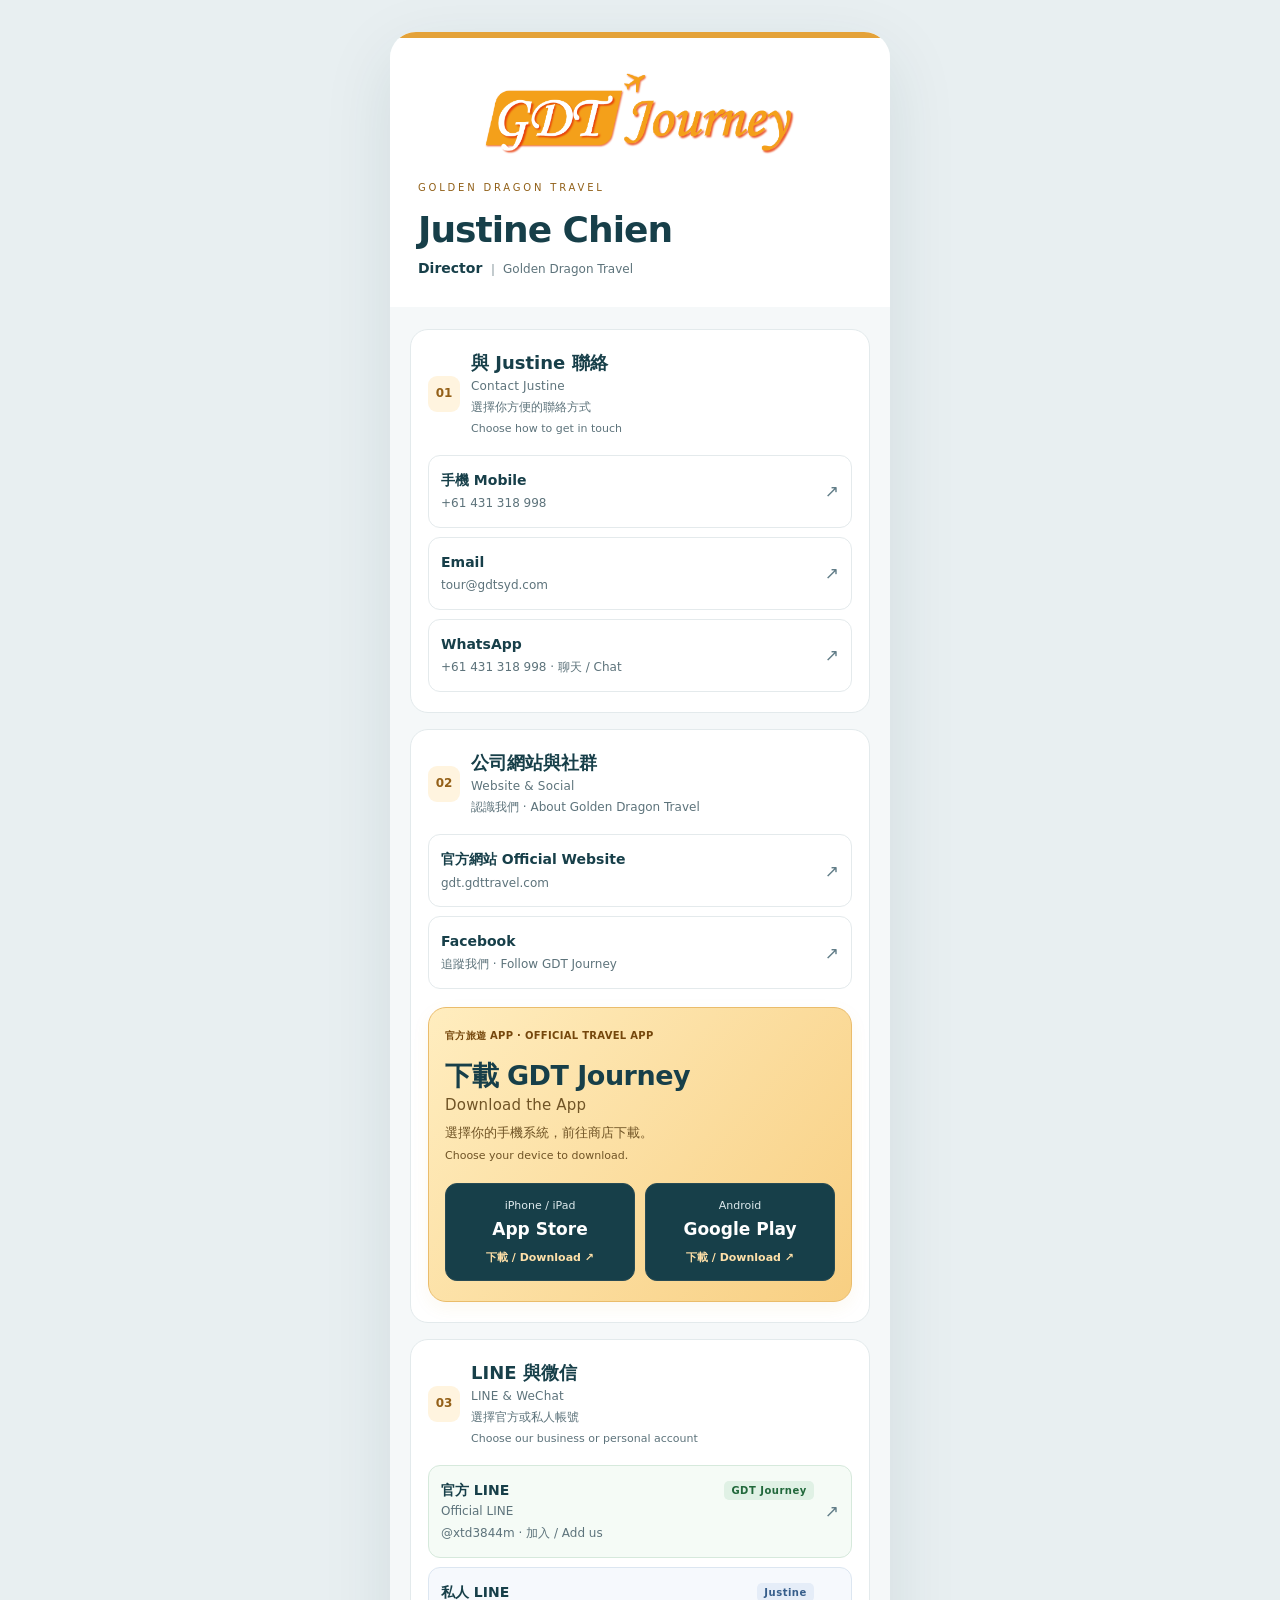
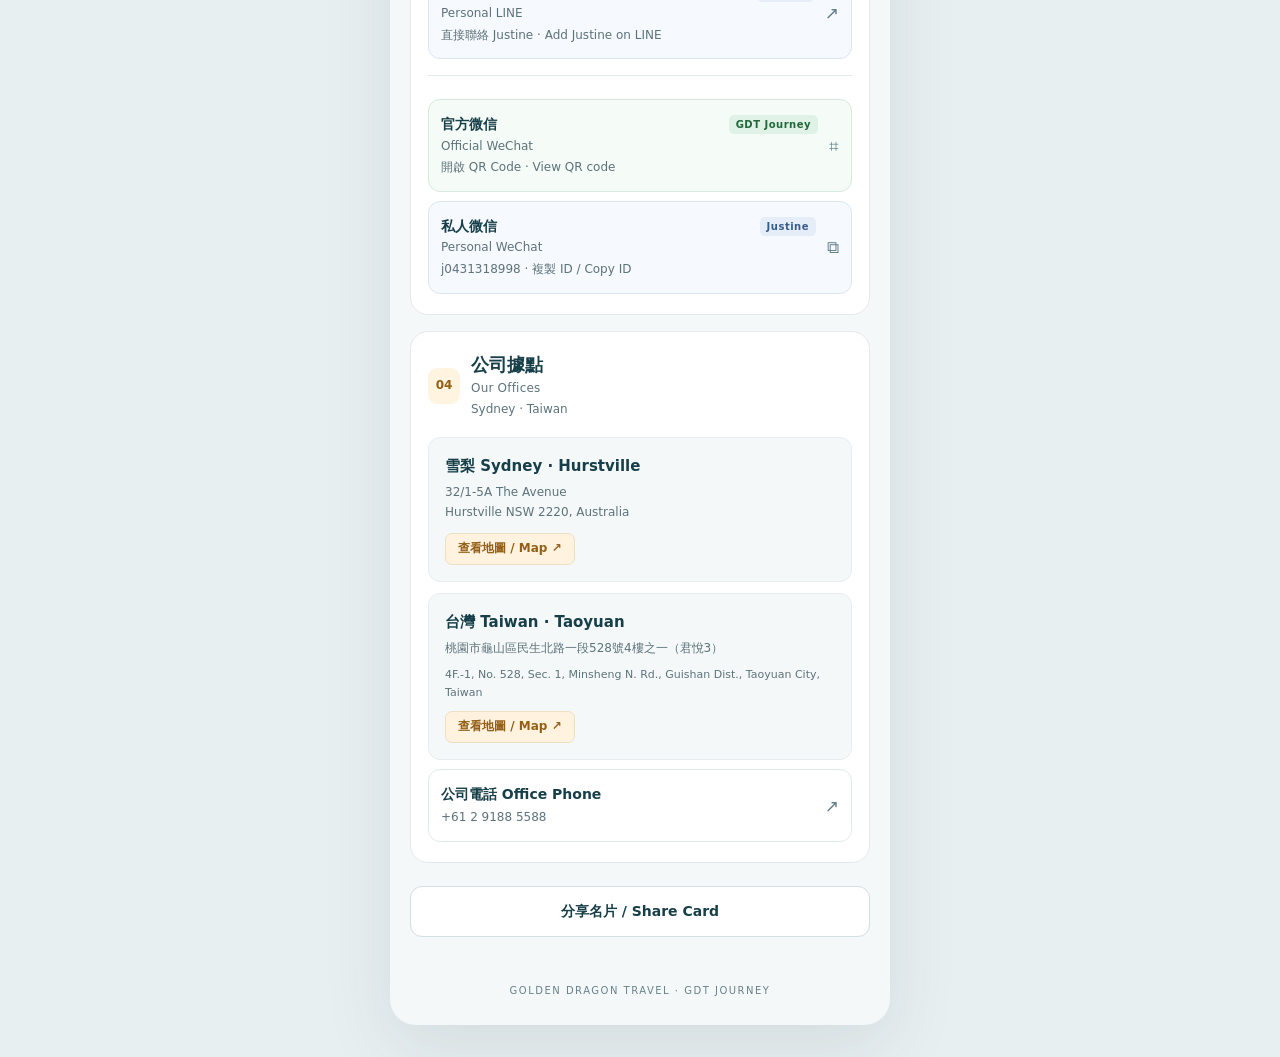
==== justine/index.html @ 67a34203 "Add files via upload" ====
<!doctype html>
<html lang="zh-Hant"><head><meta charset="utf-8"><meta name="viewport" content="width=device-width,initial-scale=1"><meta name="theme-color" content="#e69a22"><meta name="description" content="Golden Dragon Travel · Justine Chien 電子名片 / Digital Business Card. Contact, offices and GDT Journey App."><title>Justine Chien｜GDT Journey</title>
<link rel="stylesheet" href="styles.css"></head><body><main class="card"><header class="top"><div class="brand"><img src="assets/logo.png" alt="GDT Journey"></div><div class="eyebrow">Golden Dragon Travel</div><h1>Justine Chien</h1><p class="role">Director <span>｜ Golden Dragon Travel</span></p></header><div class="content"><section class="panel contact"><div class="section-heading"><span class="section-number">01</span><div><h2>與 Justine 聯絡<span class="en-heading" lang="en">Contact Justine</span></h2><p>選擇你方便的聯絡方式<span class="en-note" lang="en">Choose how to get in touch</span></p></div></div><a class="row" href="tel:+61431318998"><span><strong>手機 Mobile</strong><small>+61 431 318 998</small></span><span class="arrow">↗</span></a><a class="row" href="mailto:tour@gdtsyd.com"><span><strong>Email</strong><small>tour@gdtsyd.com</small></span><span class="arrow">↗</span></a><a class="row" href="https://wa.me/61431318998" target="_blank" rel="noopener"><span><strong>WhatsApp</strong><small>+61 431 318 998 · 聊天 / Chat</small></span><span class="arrow">↗</span></a></section><section class="panel company"><div class="section-heading"><span class="section-number">02</span><div><h2>公司網站與社群<span class="en-heading" lang="en">Website & Social</span></h2><p>認識我們 · About Golden Dragon Travel</p></div></div><a class="row" href="https://gdt.gdttravel.com" target="_blank" rel="noopener"><span><strong>官方網站 Official Website</strong><small>gdt.gdttravel.com</small></span><span class="arrow">↗</span></a><a class="row" id="facebook" href="assets/facebook.jpg"><span><strong>Facebook</strong><small>追蹤我們 · Follow GDT Journey</small></span><span class="arrow">↗</span></a><section class="app-feature" aria-labelledby="app-title"><div class="app-kicker">官方旅遊 APP · OFFICIAL TRAVEL APP</div><h2 id="app-title">下載 GDT Journey<span class="en-heading" lang="en">Download the App</span></h2><p>選擇你的手機系統，前往商店下載。<span class="en-note" lang="en">Choose your device to download.</span></p><div class="downloads"><a class="store" id="app-store" href="assets/app-store.jpg"><span>iPhone / iPad</span>App Store <b>下載 / Download ↗</b></a><a class="store" id="google-play" href="assets/google-play.jpg"><span>Android</span>Google Play <b>下載 / Download ↗</b></a></div></section></section><section class="panel messaging"><div class="section-heading"><span class="section-number">03</span><div><h2>LINE 與微信<span class="en-heading" lang="en">LINE & WeChat</span></h2><p>選擇官方或私人帳號<span class="en-note" lang="en">Choose our business or personal account</span></p></div></div><section class="line-section" aria-label="LINE 帳號"><a class="row official-line" id="line" href="assets/line.jpg"><span><strong>官方 LINE <span class="en-account" lang="en">Official LINE</span><span class="badge official">GDT Journey</span></strong><small>@xtd3844m · 加入 / Add us</small></span><span class="arrow">↗</span></a><a class="row personal-line" href="https://line.me/ti/p/frR156SaqI" target="_blank" rel="noopener"><span><strong>私人 LINE <span class="en-account" lang="en">Personal LINE</span><span class="badge personal">Justine</span></strong><small>直接聯絡 Justine · Add Justine on LINE</small></span><span class="arrow">↗</span></a></section><section class="line-section" aria-label="微信帳號"><button class="row official-line" onclick="showQR('官方微信 / Official WeChat','wechat','請用微信掃描 / Scan with WeChat')"><span><strong>官方微信 <span class="en-account" lang="en">Official WeChat</span><span class="badge official">GDT Journey</span></strong><small>開啟 QR Code · View QR code</small></span><span class="arrow">⌗</span></button><button class="row personal-line" onclick="copyPrivateWechat()"><span><strong>私人微信 <span class="en-account" lang="en">Personal WeChat</span><span class="badge personal">Justine</span></strong><small>j0431318998 · 複製 ID / Copy ID</small></span><span class="arrow">⧉</span></button><p id="wechat-status" role="status" style="font-size:12px;color:#647780;margin:6px 0"></p></section></section><section class="panel offices"><div class="section-heading"><span class="section-number">04</span><div><h2>公司據點<span class="en-heading" lang="en">Our Offices</span></h2><p>Sydney · Taiwan</p></div></div><div class="location"><strong>雪梨 Sydney · Hurstville</strong><p>32/1-5A The Avenue<br>Hurstville NSW 2220, Australia</p><a href="https://www.google.com/maps/search/?api=1&amp;query=32%2F1-5A%20The%20Avenue%20Hurstville%20NSW%202220" target="_blank" rel="noopener">查看地圖 / Map ↗</a></div><div class="location"><strong>台灣 Taiwan · Taoyuan</strong><p>桃園市龜山區民生北路一段528號4樓之一（君悅3）<span class="en-note" lang="en">4F.-1, No. 528, Sec. 1, Minsheng N. Rd., Guishan Dist., Taoyuan City, Taiwan</span></p><a href="https://www.google.com/maps/search/?api=1&amp;query=桃園市龜山區民生北路一段528號" target="_blank" rel="noopener">查看地圖 / Map ↗</a></div><a class="row" href="tel:+61291885588"><span><strong>公司電話 Office Phone</strong><small>+61 2 9188 5588</small></span><span class="arrow">↗</span></a></section><button class="primary share" onclick="shareCard()">分享名片 / Share Card</button><div id="notice" role="status"></div></div><footer class="footer">GOLDEN DRAGON TRAVEL · GDT JOURNEY</footer></main><dialog id="qr"><h2 id="qrTitle"></h2><img id="qrImage" alt="微信 QR Code / WeChat QR code"><p id="qrHelp"></p><button class="close" onclick="document.getElementById('qr').close()">關閉 / Close</button></dialog><script src="links.js"></script><script>
async function copyPrivateWechat(){const id='j0431318998';const status=document.getElementById('wechat-status');try{if(!navigator.clipboard)throw Error('Clipboard unavailable');await navigator.clipboard.writeText(id);status.textContent='已複製 / Copied. Search this ID in WeChat: '+id}catch{status.textContent='請複製 ID 到微信搜尋 / Copy this ID and search in WeChat: '+id}}
function showQR(title,file,help='請使用對應 App 掃碼 / Scan with the relevant app'){document.getElementById('qrTitle').textContent=title;document.getElementById('qrImage').src='assets/'+file+'.jpg';document.getElementById('qrHelp').textContent=help;document.getElementById('qr').showModal()}
document.getElementById('qr').addEventListener('click',e=>{if(e.target===e.currentTarget)e.currentTarget.close()});
async function shareCard(){const status=document.getElementById('notice');if(location.protocol==='file:'){status.textContent='本機預覽，上線後即可分享 / Local preview. Publish to share this card.';return}try{if(navigator.share){await navigator.share({title:'Justine Chien｜GDT Journey',url:location.href})}else if(navigator.clipboard){await navigator.clipboard.writeText(location.href);status.textContent='網址已複製 / Link copied'}else{status.textContent='請複製網址分享 / Copy the page URL to share'}}catch(e){if(e.name!=='AbortError')status.textContent='請複製網址分享 / Copy the page URL to share'}}
</script></body></html>
---- justine/styles.css ----
@charset "UTF-8";
:root{--ink:#173f49;--muted:#5d737b;--gold:#d88d21;--line:#e3eaec;--green:#168442;--blue:#366690}*{box-sizing:border-box}body{margin:0;background:#e8eff1;color:var(--ink);font:15px/1.65 system-ui,-apple-system,"Segoe UI",sans-serif}a{color:inherit;text-decoration:none}button{font:inherit;cursor:pointer}button,a{-webkit-tap-highlight-color:transparent}button:focus-visible,a:focus-visible{outline:3px solid #22839d;outline-offset:4px}.card{width:100%;max-width:500px;margin:32px auto;background:#f5f8f9;border-radius:26px;overflow:hidden;box-shadow:0 22px 70px #123c481a}.top{background:#fff;padding:25px 28px 27px;border-top:6px solid #e4a239;position:relative}.brand{height:100px;overflow:hidden;position:relative;max-width:350px;margin:0 auto 17px}.brand img{width:100%;position:absolute;top:50%;transform:translateY(-50%)}.eyebrow{font-size:10px;color:#916018;letter-spacing:2.8px;text-transform:uppercase}.top h1{font-size:36px;line-height:1.25;letter-spacing:-1px;margin:10px 0 5px}.role{margin:0 0 23px;font-size:14px;font-weight:650}.role span{color:var(--muted);font-weight:400;font-size:12px}.primary{display:flex;align-items:center;justify-content:center;width:100%;padding:13px 15px;min-height:49px;border:0;border-radius:12px;color:white;background:var(--ink);font-weight:650;font-size:14px}.content{padding:22px 20px 8px}.app-feature{padding:23px 20px;background:linear-gradient(130deg,#ffedbf,#f8cf82);border:1px solid #eabc6b;border-radius:18px;margin-bottom:22px;box-shadow:0 6px 18px #c5882010}.app-kicker{display:flex;align-items:center;gap:9px;color:#75470c;font-size:12px;font-weight:700;letter-spacing:1px}.app-symbol{display:inline-grid;place-items:center;width:35px;height:35px;border-radius:10px;background:#e98c18;color:white;font-size:12px;letter-spacing:0}.app-feature h2{font-size:27px;letter-spacing:-.5px;line-height:1.3;margin:13px 0 7px}.app-feature p{font-size:13px;color:#705426;margin:0 0 19px}.downloads{display:grid;grid-template-columns:1fr 1fr;gap:10px}.store{padding:13px 8px;border:1px solid #284b54;border-radius:12px;background:#173f49;color:white;text-align:center;font-size:17px;font-weight:650}.store span{display:block;color:#deeaed;font-size:11px;font-weight:400}.store b{display:block;color:#ffe0a8;font-size:12px;font-weight:600;margin-top:5px}.panel{background:white;border:1px solid var(--line);border-radius:18px;padding:20px 17px;margin-bottom:16px}.section-heading{display:flex;align-items:center;gap:11px;margin-bottom:17px}.section-heading h2{font-size:18px;line-height:1.4;margin:0;font-weight:750}.section-heading p{font-size:12px;color:var(--muted);margin:3px 0 0}.section-number{flex-shrink:0;display:grid;place-items:center;width:32px;height:36px;border-radius:9px;background:#fff4df;color:#946018;font-size:12px;font-weight:750}.quick{display:grid;grid-template-columns:repeat(4,1fr);gap:8px;border-bottom:1px solid #edf1f2;padding-bottom:17px;margin-bottom:13px}.quick a{display:flex;flex-direction:column;align-items:center;gap:6px;font-size:11px;white-space:nowrap}.icon{width:43px;height:43px;display:grid;place-items:center;border-radius:14px;background:#edf4f5;font-size:20px;font-weight:700}.row{display:flex;gap:11px;align-items:center;width:100%;text-align:left;padding:13px 12px;margin:9px 0 0;border:1px solid #e4eaec;background:white;border-radius:12px;min-height:68px;color:var(--ink)}.row>span:nth-child(2){min-width:0;flex:1}.row .mark{flex-shrink:0;width:27px;text-align:center;color:#bb7c22;font-size:21px;font-weight:650}.row strong{display:block;font-size:14px;font-weight:650}.row small{display:block;font-size:12px;color:var(--muted);overflow-wrap:anywhere;margin-top:2px}.arrow{color:#607c87;margin-left:auto;font-size:17px;flex-shrink:0}.company #facebook .mark{color:#2866b1}.line-section{margin:0}.line-section+.line-section{border-top:1px solid var(--line);padding-top:21px;margin-top:23px}.line-section .section-heading{margin:0 0 12px;gap:9px}.line-section .section-heading h2{font-size:15px}.line-section .section-heading p{font-size:11px}.service-icon{display:grid;place-items:center;width:31px;height:31px;border-radius:10px;background:#edf8ef;color:#168442;font-size:17px;font-weight:750;flex-shrink:0}.official-line{border-color:#d6e9dc;background:#f5fbf6}.official-line .mark{color:var(--green)}.personal-line{border-color:#dce6f1;background:#f6f9fd}.personal-line .mark{color:var(--blue)}.badge{display:inline-block;vertical-align:middle;font-size:10px;line-height:1.7;padding:1px 7px;margin-left:5px;border-radius:5px;letter-spacing:.5px;font-weight:650}.official{background:#e0f1e5;color:#21683b}.personal{background:#e5edf8;color:#365e8b}.location{padding:16px;background:#f5f8f9;border:1px solid #e7edef;border-radius:12px;margin-top:11px}.location strong{font-size:15px}.location p{font-size:12px;color:var(--muted);margin:5px 0 10px}.location a{font-size:12px;font-weight:600;display:inline-block;color:#946018;background:#fff3df;border:1px solid #eedfc3;padding:5px 12px;border-radius:7px}.share{background:#fff;border:1px solid #d4dfe3;color:var(--ink);margin-top:23px}.footer{text-align:center;color:#69818a;font-size:10px;letter-spacing:1.5px;padding:7px 15px 25px}#notice{min-height:23px;text-align:center;color:#926019;font-size:12px;margin-top:8px}#wechat-status:empty{display:none}dialog{border:0;border-radius:20px;width:min(350px,90vw);padding:25px;color:var(--ink);text-align:center;box-shadow:0 20px 80px #0003}dialog::backdrop{background:#12333db8}dialog h2{font-size:20px;margin:0}dialog p{font-size:13px}dialog img{display:block;width:240px;max-width:100%;height:auto;margin:18px auto}dialog .close{border:0;background:#edf3f4;color:var(--ink);border-radius:8px;padding:10px 28px}@media(max-width:520px){body{background:#f5f8f9}.card{margin:0 auto;border-radius:0;box-shadow:none}.top{padding:23px 25px}.content{padding:20px 16px 8px}}@media(max-width:360px){.panel{padding:18px 12px}.content{padding-left:12px;padding-right:12px}.top h1{font-size:32px}.role span{font-size:11px}.app-feature{padding:20px 16px}.store{font-size:15px}.row{padding:12px 9px;gap:7px}.row strong{font-size:13px}}@media(prefers-reduced-motion:no-preference){a,button{transition:filter .15s,box-shadow .15s}a:hover,button:hover{filter:brightness(.96)}}

/* Simplified contact rows and company App placement */
.row>span:first-child{min-width:0;flex:1}.row>span.arrow{flex:0 0 auto}.company .app-feature{margin:18px 0 0;padding:20px 16px}.line-section+.line-section{padding-top:14px;margin-top:16px}.role{margin-bottom:0}

/* One bilingual interface */
.en-heading{display:block;font-size:12px;font-weight:500;letter-spacing:.2px;color:var(--muted);margin-top:3px}.en-note{display:block;font-size:11px;line-height:1.6;margin-top:3px}.en-account{display:block;font-size:12px;font-weight:500;color:var(--muted)}.row strong:has(.en-account){position:relative;padding-right:88px}.row strong:has(.en-account)>.badge{position:absolute;right:0;top:2px}.app-feature .en-heading{color:#705426;font-size:15px}.store b{font-size:11px}.app-kicker{font-size:10px;letter-spacing:.3px}.location .en-note{margin-top:7px}.section-heading h2{line-height:1.4}@media(max-width:360px){.row strong:has(.en-account){padding-right:75px}.badge{font-size:9px;padding:1px 5px}.store b{font-size:10px}}
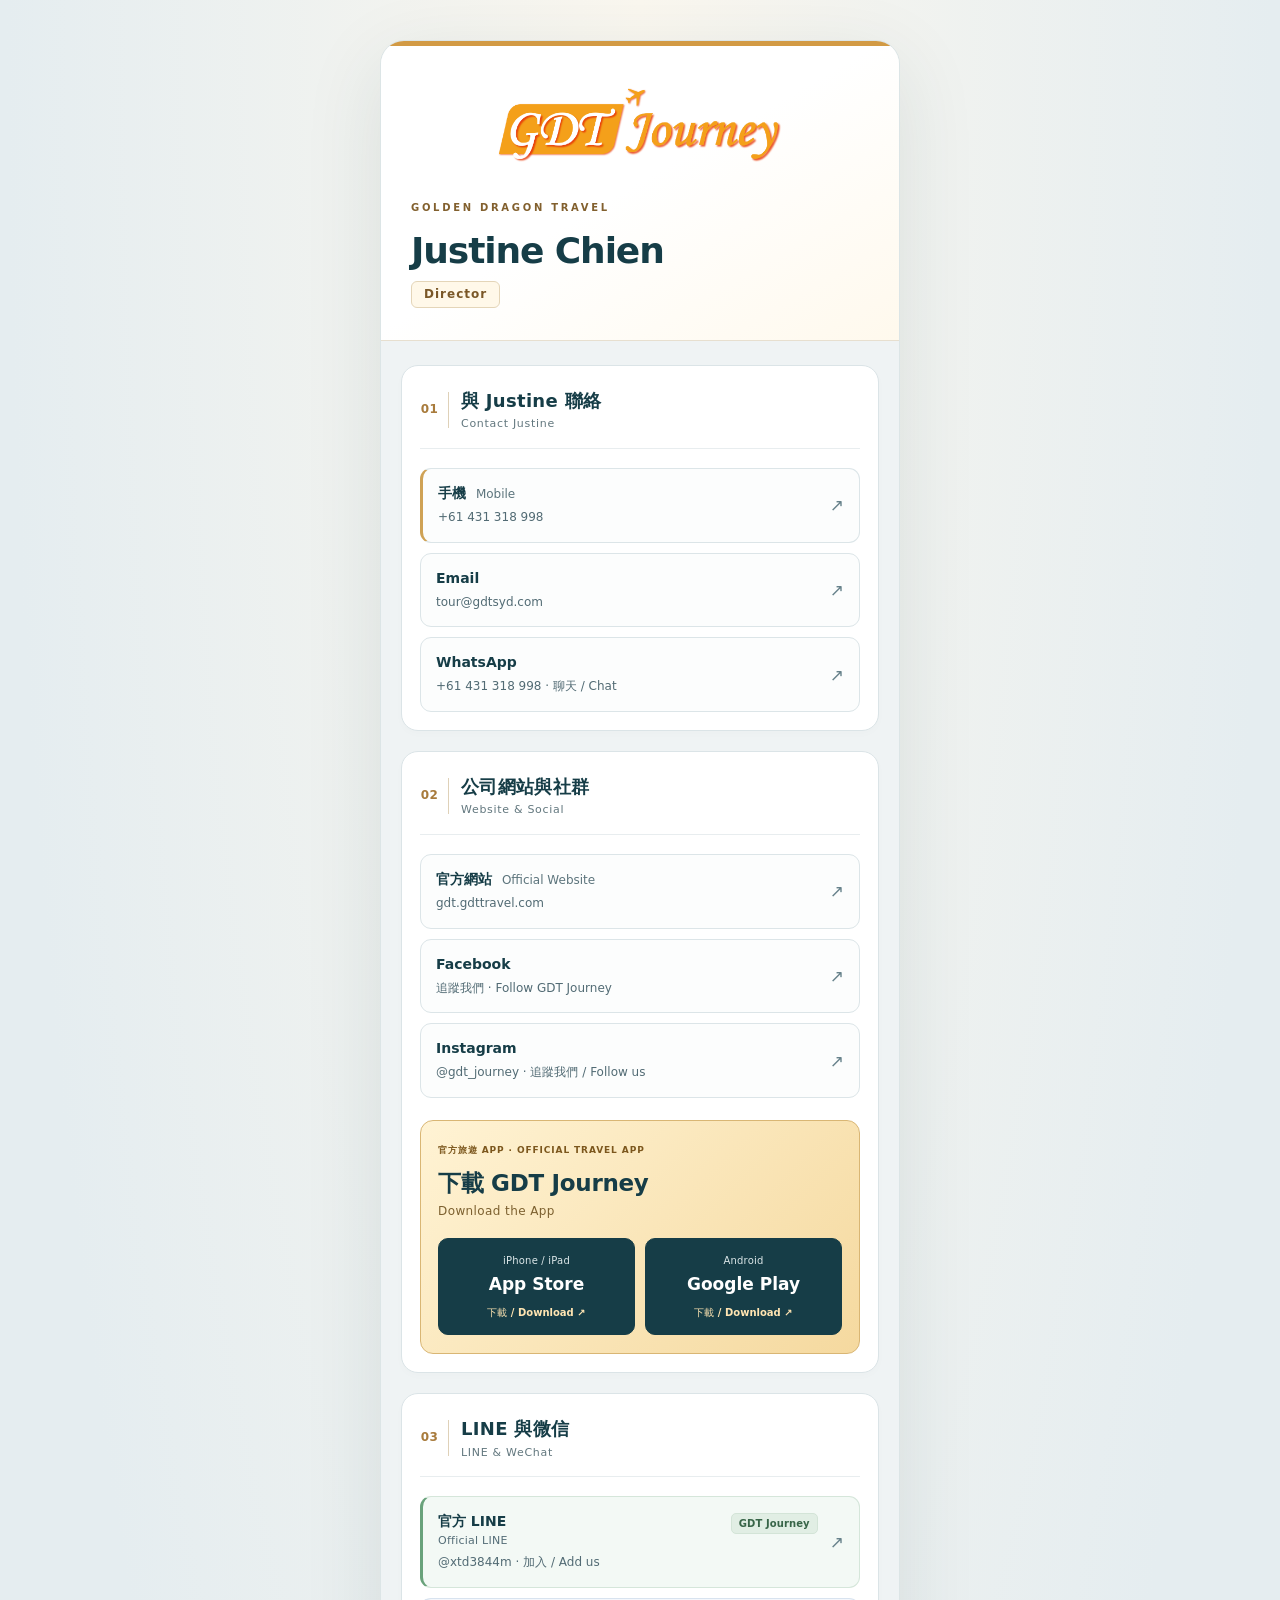
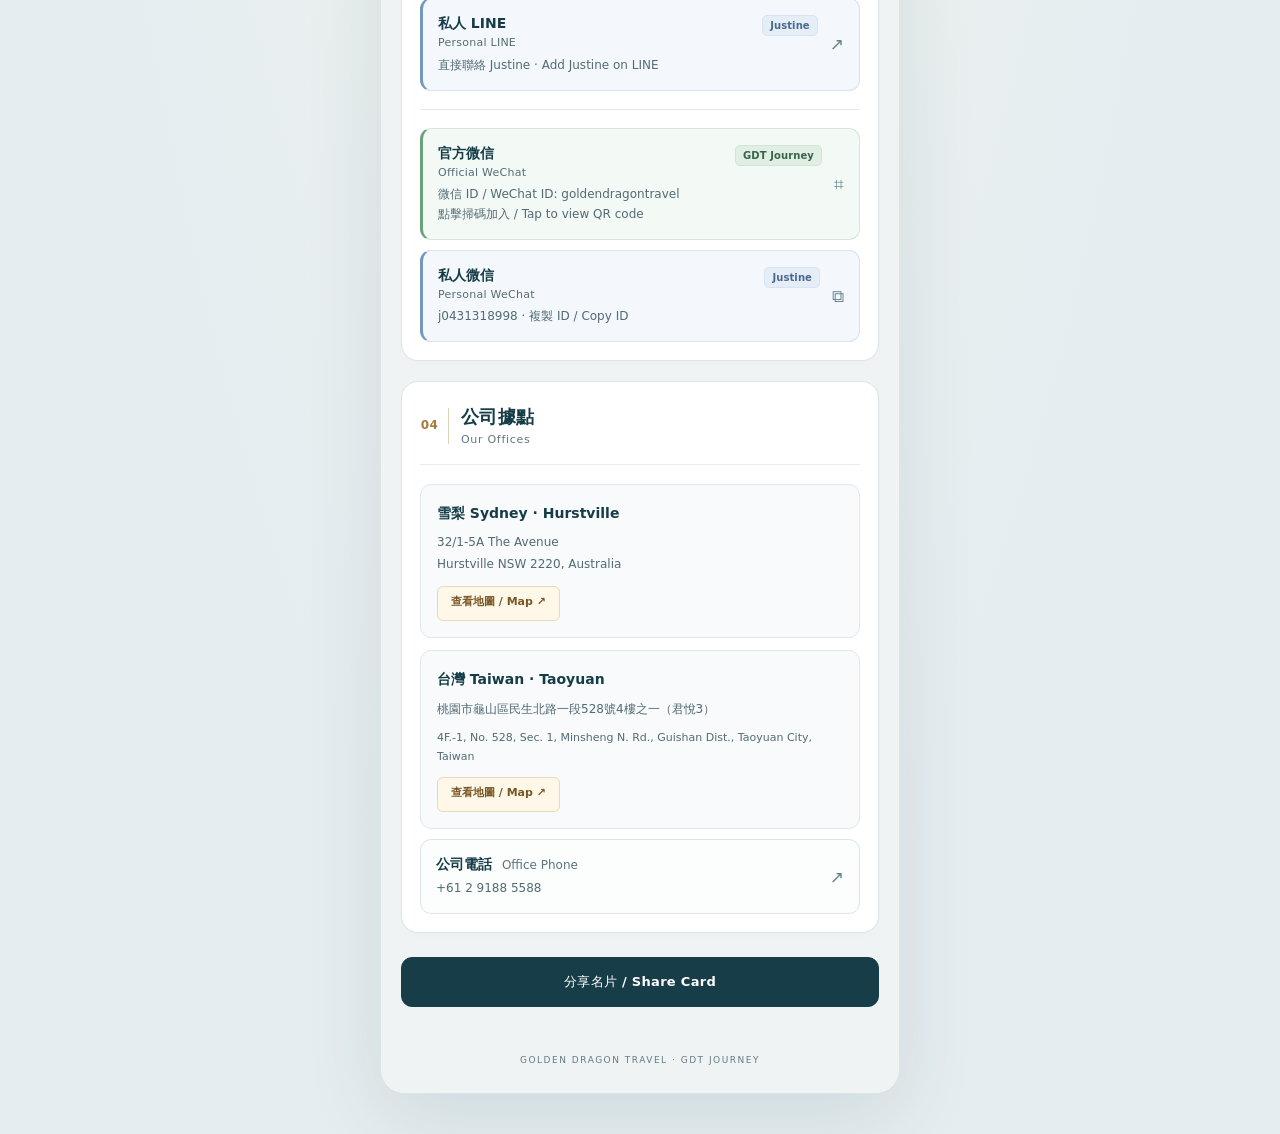
==== commit ab13cf00: "Add files via upload" ====
--- a/justine/index.html
+++ b/justine/index.html
@@ -1,6 +1,6 @@
 <!doctype html>
 <html lang="zh-Hant"><head><meta charset="utf-8"><meta name="viewport" content="width=device-width,initial-scale=1"><meta name="theme-color" content="#e69a22"><meta name="description" content="Golden Dragon Travel · Justine Chien 電子名片 / Digital Business Card. Contact, offices and GDT Journey App."><title>Justine Chien｜GDT Journey</title>
-<link rel="stylesheet" href="styles.css"></head><body><main class="card"><header class="top"><div class="brand"><img src="assets/logo.png" alt="GDT Journey"></div><div class="eyebrow">Golden Dragon Travel</div><h1>Justine Chien</h1><p class="role">Director <span>｜ Golden Dragon Travel</span></p></header><div class="content"><section class="panel contact"><div class="section-heading"><span class="section-number">01</span><div><h2>與 Justine 聯絡<span class="en-heading" lang="en">Contact Justine</span></h2><p>選擇你方便的聯絡方式<span class="en-note" lang="en">Choose how to get in touch</span></p></div></div><a class="row" href="tel:+61431318998"><span><strong>手機 Mobile</strong><small>+61 431 318 998</small></span><span class="arrow">↗</span></a><a class="row" href="mailto:tour@gdtsyd.com"><span><strong>Email</strong><small>tour@gdtsyd.com</small></span><span class="arrow">↗</span></a><a class="row" href="https://wa.me/61431318998" target="_blank" rel="noopener"><span><strong>WhatsApp</strong><small>+61 431 318 998 · 聊天 / Chat</small></span><span class="arrow">↗</span></a></section><section class="panel company"><div class="section-heading"><span class="section-number">02</span><div><h2>公司網站與社群<span class="en-heading" lang="en">Website & Social</span></h2><p>認識我們 · About Golden Dragon Travel</p></div></div><a class="row" href="https://gdt.gdttravel.com" target="_blank" rel="noopener"><span><strong>官方網站 Official Website</strong><small>gdt.gdttravel.com</small></span><span class="arrow">↗</span></a><a class="row" id="facebook" href="assets/facebook.jpg"><span><strong>Facebook</strong><small>追蹤我們 · Follow GDT Journey</small></span><span class="arrow">↗</span></a><section class="app-feature" aria-labelledby="app-title"><div class="app-kicker">官方旅遊 APP · OFFICIAL TRAVEL APP</div><h2 id="app-title">下載 GDT Journey<span class="en-heading" lang="en">Download the App</span></h2><p>選擇你的手機系統，前往商店下載。<span class="en-note" lang="en">Choose your device to download.</span></p><div class="downloads"><a class="store" id="app-store" href="assets/app-store.jpg"><span>iPhone / iPad</span>App Store <b>下載 / Download ↗</b></a><a class="store" id="google-play" href="assets/google-play.jpg"><span>Android</span>Google Play <b>下載 / Download ↗</b></a></div></section></section><section class="panel messaging"><div class="section-heading"><span class="section-number">03</span><div><h2>LINE 與微信<span class="en-heading" lang="en">LINE & WeChat</span></h2><p>選擇官方或私人帳號<span class="en-note" lang="en">Choose our business or personal account</span></p></div></div><section class="line-section" aria-label="LINE 帳號"><a class="row official-line" id="line" href="assets/line.jpg"><span><strong>官方 LINE <span class="en-account" lang="en">Official LINE</span><span class="badge official">GDT Journey</span></strong><small>@xtd3844m · 加入 / Add us</small></span><span class="arrow">↗</span></a><a class="row personal-line" href="https://line.me/ti/p/frR156SaqI" target="_blank" rel="noopener"><span><strong>私人 LINE <span class="en-account" lang="en">Personal LINE</span><span class="badge personal">Justine</span></strong><small>直接聯絡 Justine · Add Justine on LINE</small></span><span class="arrow">↗</span></a></section><section class="line-section" aria-label="微信帳號"><button class="row official-line" onclick="showQR('官方微信 / Official WeChat','wechat','請用微信掃描 / Scan with WeChat')"><span><strong>官方微信 <span class="en-account" lang="en">Official WeChat</span><span class="badge official">GDT Journey</span></strong><small>開啟 QR Code · View QR code</small></span><span class="arrow">⌗</span></button><button class="row personal-line" onclick="copyPrivateWechat()"><span><strong>私人微信 <span class="en-account" lang="en">Personal WeChat</span><span class="badge personal">Justine</span></strong><small>j0431318998 · 複製 ID / Copy ID</small></span><span class="arrow">⧉</span></button><p id="wechat-status" role="status" style="font-size:12px;color:#647780;margin:6px 0"></p></section></section><section class="panel offices"><div class="section-heading"><span class="section-number">04</span><div><h2>公司據點<span class="en-heading" lang="en">Our Offices</span></h2><p>Sydney · Taiwan</p></div></div><div class="location"><strong>雪梨 Sydney · Hurstville</strong><p>32/1-5A The Avenue<br>Hurstville NSW 2220, Australia</p><a href="https://www.google.com/maps/search/?api=1&amp;query=32%2F1-5A%20The%20Avenue%20Hurstville%20NSW%202220" target="_blank" rel="noopener">查看地圖 / Map ↗</a></div><div class="location"><strong>台灣 Taiwan · Taoyuan</strong><p>桃園市龜山區民生北路一段528號4樓之一（君悅3）<span class="en-note" lang="en">4F.-1, No. 528, Sec. 1, Minsheng N. Rd., Guishan Dist., Taoyuan City, Taiwan</span></p><a href="https://www.google.com/maps/search/?api=1&amp;query=桃園市龜山區民生北路一段528號" target="_blank" rel="noopener">查看地圖 / Map ↗</a></div><a class="row" href="tel:+61291885588"><span><strong>公司電話 Office Phone</strong><small>+61 2 9188 5588</small></span><span class="arrow">↗</span></a></section><button class="primary share" onclick="shareCard()">分享名片 / Share Card</button><div id="notice" role="status"></div></div><footer class="footer">GOLDEN DRAGON TRAVEL · GDT JOURNEY</footer></main><dialog id="qr"><h2 id="qrTitle"></h2><img id="qrImage" alt="微信 QR Code / WeChat QR code"><p id="qrHelp"></p><button class="close" onclick="document.getElementById('qr').close()">關閉 / Close</button></dialog><script src="links.js"></script><script>
+<link rel="stylesheet" href="styles.css"><link rel="stylesheet" href="polished.css"></head><body><main class="card"><header class="top"><div class="brand"><img src="assets/logo.png" alt="GDT Journey"></div><div class="eyebrow">Golden Dragon Travel</div><h1>Justine Chien</h1><p class="role">Director</p></header><div class="content"><section class="panel contact"><div class="section-heading"><span class="section-number">01</span><div><h2>與 Justine 聯絡<span class="en-heading" lang="en">Contact Justine</span></h2></div></div><a class="row" href="tel:+61431318998"><span><strong>手機 <span class="en-inline" lang="en">Mobile</span></strong><small>+61 431 318 998</small></span><span class="arrow">↗</span></a><a class="row" href="mailto:tour@gdtsyd.com"><span><strong>Email</strong><small>tour@gdtsyd.com</small></span><span class="arrow">↗</span></a><a class="row" href="https://wa.me/61431318998" target="_blank" rel="noopener"><span><strong>WhatsApp</strong><small>+61 431 318 998 · 聊天 / Chat</small></span><span class="arrow">↗</span></a></section><section class="panel company"><div class="section-heading"><span class="section-number">02</span><div><h2>公司網站與社群<span class="en-heading" lang="en">Website & Social</span></h2></div></div><a class="row" href="https://gdt.gdttravel.com" target="_blank" rel="noopener"><span><strong>官方網站 <span class="en-inline" lang="en">Official Website</span></strong><small>gdt.gdttravel.com</small></span><span class="arrow">↗</span></a><a class="row" id="facebook" href="assets/facebook.jpg"><span><strong>Facebook</strong><small>追蹤我們 · Follow GDT Journey</small></span><span class="arrow">↗</span></a><a class="row" id="instagram" href="https://www.instagram.com/gdt_journey/" target="_blank" rel="noopener"><span><strong>Instagram</strong><small>@gdt_journey · 追蹤我們 / Follow us</small></span><span class="arrow">↗</span></a><section class="app-feature" aria-labelledby="app-title"><div class="app-kicker">官方旅遊 APP · OFFICIAL TRAVEL APP</div><h2 id="app-title">下載 GDT Journey<span class="en-heading" lang="en">Download the App</span></h2><div class="downloads"><a class="store" id="app-store" href="assets/app-store.jpg"><span>iPhone / iPad</span>App Store <b>下載 / Download ↗</b></a><a class="store" id="google-play" href="assets/google-play.jpg"><span>Android</span>Google Play <b>下載 / Download ↗</b></a></div></section></section><section class="panel messaging"><div class="section-heading"><span class="section-number">03</span><div><h2>LINE 與微信<span class="en-heading" lang="en">LINE & WeChat</span></h2></div></div><section class="line-section" aria-label="LINE 帳號"><a class="row official-line" id="line" href="assets/line.jpg"><span><strong>官方 LINE <span class="en-account" lang="en">Official LINE</span><span class="badge official">GDT Journey</span></strong><small>@xtd3844m · 加入 / Add us</small></span><span class="arrow">↗</span></a><a class="row personal-line" href="https://line.me/ti/p/frR156SaqI" target="_blank" rel="noopener"><span><strong>私人 LINE <span class="en-account" lang="en">Personal LINE</span><span class="badge personal">Justine</span></strong><small>直接聯絡 Justine · Add Justine on LINE</small></span><span class="arrow">↗</span></a></section><section class="line-section" aria-label="微信帳號"><button class="row official-line" onclick="showQR('官方微信 / Official WeChat','wechat','請用微信掃描 / Scan with WeChat · ID: goldendragontravel')"><span><strong>官方微信 <span class="en-account" lang="en">Official WeChat</span><span class="badge official">GDT Journey</span></strong><small>微信 ID / WeChat ID: goldendragontravel<br>點擊掃碼加入 / Tap to view QR code</small></span><span class="arrow">⌗</span></button><button class="row personal-line" onclick="copyPrivateWechat()"><span><strong>私人微信 <span class="en-account" lang="en">Personal WeChat</span><span class="badge personal">Justine</span></strong><small>j0431318998 · 複製 ID / Copy ID</small></span><span class="arrow">⧉</span></button><p id="wechat-status" role="status" style="font-size:12px;color:#647780;margin:6px 0"></p></section></section><section class="panel offices"><div class="section-heading"><span class="section-number">04</span><div><h2>公司據點<span class="en-heading" lang="en">Our Offices</span></h2></div></div><div class="location"><strong>雪梨 Sydney · Hurstville</strong><p>32/1-5A The Avenue<br>Hurstville NSW 2220, Australia</p><a href="https://www.google.com/maps/search/?api=1&amp;query=32%2F1-5A%20The%20Avenue%20Hurstville%20NSW%202220" target="_blank" rel="noopener">查看地圖 / Map ↗</a></div><div class="location"><strong>台灣 Taiwan · Taoyuan</strong><p>桃園市龜山區民生北路一段528號4樓之一（君悅3）<span class="en-note" lang="en">4F.-1, No. 528, Sec. 1, Minsheng N. Rd., Guishan Dist., Taoyuan City, Taiwan</span></p><a href="https://www.google.com/maps/search/?api=1&amp;query=桃園市龜山區民生北路一段528號" target="_blank" rel="noopener">查看地圖 / Map ↗</a></div><a class="row" href="tel:+61291885588"><span><strong>公司電話 <span class="en-inline" lang="en">Office Phone</span></strong><small>+61 2 9188 5588</small></span><span class="arrow">↗</span></a></section><button class="primary share" onclick="shareCard()">分享名片 / Share Card</button><div id="notice" role="status"></div></div><footer class="footer">GOLDEN DRAGON TRAVEL · GDT JOURNEY</footer></main><dialog id="qr"><h2 id="qrTitle"></h2><img id="qrImage" alt="微信 QR Code / WeChat QR code"><p id="qrHelp"></p><button class="close" onclick="document.getElementById('qr').close()">關閉 / Close</button></dialog><script src="links.js"></script><script>
 async function copyPrivateWechat(){const id='j0431318998';const status=document.getElementById('wechat-status');try{if(!navigator.clipboard)throw Error('Clipboard unavailable');await navigator.clipboard.writeText(id);status.textContent='已複製 / Copied. Search this ID in WeChat: '+id}catch{status.textContent='請複製 ID 到微信搜尋 / Copy this ID and search in WeChat: '+id}}
 function showQR(title,file,help='請使用對應 App 掃碼 / Scan with the relevant app'){document.getElementById('qrTitle').textContent=title;document.getElementById('qrImage').src='assets/'+file+'.jpg';document.getElementById('qrHelp').textContent=help;document.getElementById('qr').showModal()}
 document.getElementById('qr').addEventListener('click',e=>{if(e.target===e.currentTarget)e.currentTarget.close()});
--- a/justine/polished.css
+++ b/justine/polished.css
@@ -0,0 +1,46 @@
+/* Refined brand layout; loaded after base styles. */
+:root{--ink:#163d47;--muted:#526b74;--gold:#c8872c;--line:#dce5e8}
+body{background:radial-gradient(ellipse at top,#faf7ef 0,#e5edf0 70%);font-family:"Segoe UI","Microsoft JhengHei",system-ui,sans-serif;line-height:1.65}
+.card{max-width:520px;margin:40px auto;background:#eff3f4;border-radius:24px;box-shadow:0 22px 80px #173d471c;border:1px solid #dce5e6}
+.top{padding:29px 30px 32px;background:linear-gradient(150deg,#fff 48%,#fff9ed);border-top:5px solid #d29a44;border-bottom:1px solid #e7dfcf}
+.brand{height:99px;max-width:320px;margin:0 auto 26px}
+.eyebrow{color:#82602e;font-size:10px;letter-spacing:2.7px;font-weight:600}
+.top h1{font-size:36px;letter-spacing:-1.1px;line-height:1.25;margin:11px 0 8px;font-weight:650}
+.role{display:inline-block;margin:0;padding:3px 12px;border:1px solid #e4d5b8;border-radius:6px;background:#fff8e9;color:#7a5727;font-size:12px;letter-spacing:1px;font-weight:600}
+.content{padding:24px 20px 8px}
+.panel{position:relative;background:#fff;border:1px solid #dbe4e7;border-radius:17px;padding:22px 18px 18px;margin-bottom:20px;box-shadow:0 3px 9px #173d4704}
+.section-heading{gap:12px;align-items:center;margin-bottom:19px;padding-bottom:16px;border-bottom:1px solid #e8edef}
+.section-number{height:36px;width:29px;border-radius:0;background:transparent;color:#a87b3c;font-size:12px;font-weight:650;border-right:1px solid #dfd1b8;padding-right:9px;letter-spacing:.5px}
+.section-heading h2{font-size:18px;font-weight:700;line-height:1.4;letter-spacing:.3px}
+.en-heading{color:#62777e;font-size:11px;letter-spacing:.7px;font-weight:450;margin-top:3px}
+.row{margin-top:10px;padding:14px 15px;min-height:74px;border:1px solid #dce5e8;border-radius:11px;background:#fcfdfd;gap:12px}
+.row strong{font-size:14px;font-weight:650;line-height:1.5}
+.row small{font-size:12px;line-height:1.65;color:#526b74;margin-top:4px;overflow-wrap:anywhere}
+.en-inline{font-size:12px;font-weight:450;color:#5c747c;margin-left:5px}
+.arrow{color:#66818a;font-size:17px;align-self:center;min-width:22px;text-align:right}
+.row>span:first-child{min-width:0;flex:1}.row>span.arrow{flex:0 0 auto}
+.contact .row:first-of-type{border-left:3px solid #cfa255}
+.company .app-feature{margin:22px 0 0;padding:22px 17px 18px;border-radius:13px;border:1px solid #d9b674;background:linear-gradient(135deg,#fff3d4,#f5d99f);box-shadow:none}
+.app-kicker{color:#7c571d;letter-spacing:.9px;font-size:9px;font-weight:650}
+.app-feature h2{font-size:23px;line-height:1.35;font-weight:700;margin:10px 0 19px;letter-spacing:-.3px}
+.app-feature .en-heading{font-size:12px;color:#7c602f;letter-spacing:.4px;margin-top:4px}
+.downloads{gap:10px}.store{border-radius:10px;background:#163d47;border:1px solid #163d47;font-size:17px;padding:14px 6px 13px;font-weight:650}
+.store span{font-size:10px;color:#dce7e9;letter-spacing:.2px}.store b{font-size:10px;font-weight:550;margin-top:7px;color:#ffe5b2}
+.line-section+.line-section{border-top:1px solid #e2e8eb;margin-top:18px;padding-top:8px}
+.official-line{background:#f3f9f5;border-color:#d5e6da;border-left:3px solid #69a27b}
+.personal-line{background:#f4f7fc;border-color:#d8e3ef;border-left:3px solid #7497bd}
+.row strong:has(.en-account){padding-right:90px;position:relative}
+.en-account{display:block;font-size:11px;color:#546d77;font-weight:450;letter-spacing:.25px;margin-top:1px}
+.badge{font-size:10px;letter-spacing:.1px;border-radius:5px;padding:2px 7px;line-height:1.5;font-weight:550;margin:0}
+.row strong:has(.en-account)>.badge{right:0;top:2px}
+.official{color:#386548;background:#e1eee4;border:1px solid #d3e4d7}.personal{color:#49698f;background:#e5edf7;border:1px solid #d9e3f1}
+.location{background:#f8fafb;border:1px solid #e1e8eb;padding:16px;border-radius:11px;margin-top:12px}
+.location strong{font-size:14px;font-weight:650}.location p{font-size:12px;color:#526b74;line-height:1.8;margin:7px 0 11px}.location .en-note{font-size:11px;margin-top:7px;line-height:1.75}
+.location a{font-size:11px;color:#795625;background:#fff8e9;border:1px solid #e8d9b9;padding:6px 13px;border-radius:6px;min-height:35px}
+.share{background:#173e48;color:white;border:1px solid #173e48;min-height:49px;border-radius:11px;font-size:13px;font-weight:550;letter-spacing:.3px;margin-top:24px}
+.footer{color:#657a83;font-size:9px;letter-spacing:1.5px;padding:7px 12px 26px}
+dialog .close{min-height:44px;background:#173e48;color:#fff}
+@media(hover:hover){.row:hover{background:#f0f5f6;border-color:#9db2ba;filter:none}.store:hover,.share:hover{background:#245563;filter:none}.location a:hover{background:#f9edcf;filter:none}}
+@media(prefers-reduced-motion:no-preference){.row,.store,.share{transition:background .15s,border-color .15s}}
+@media(max-width:540px){body{background:#eff3f4}.card{border:0;margin:0 auto;border-radius:0;box-shadow:none}.top{padding:25px 25px 29px}.content{padding:21px 16px 8px}}
+@media(max-width:360px){.top{padding-left:21px;padding-right:21px}.top h1{font-size:32px}.brand{height:87px;margin-bottom:23px}.content{padding:17px 12px 8px}.panel{padding:19px 13px 15px}.row{padding:13px 11px;gap:7px}.section-heading h2{font-size:17px}.store{font-size:15px}.store b{font-size:9px}.app-kicker{font-size:8px}.row strong:has(.en-account){padding-right:76px}.badge{font-size:9px;padding:2px 5px}.en-inline{font-size:11px}}
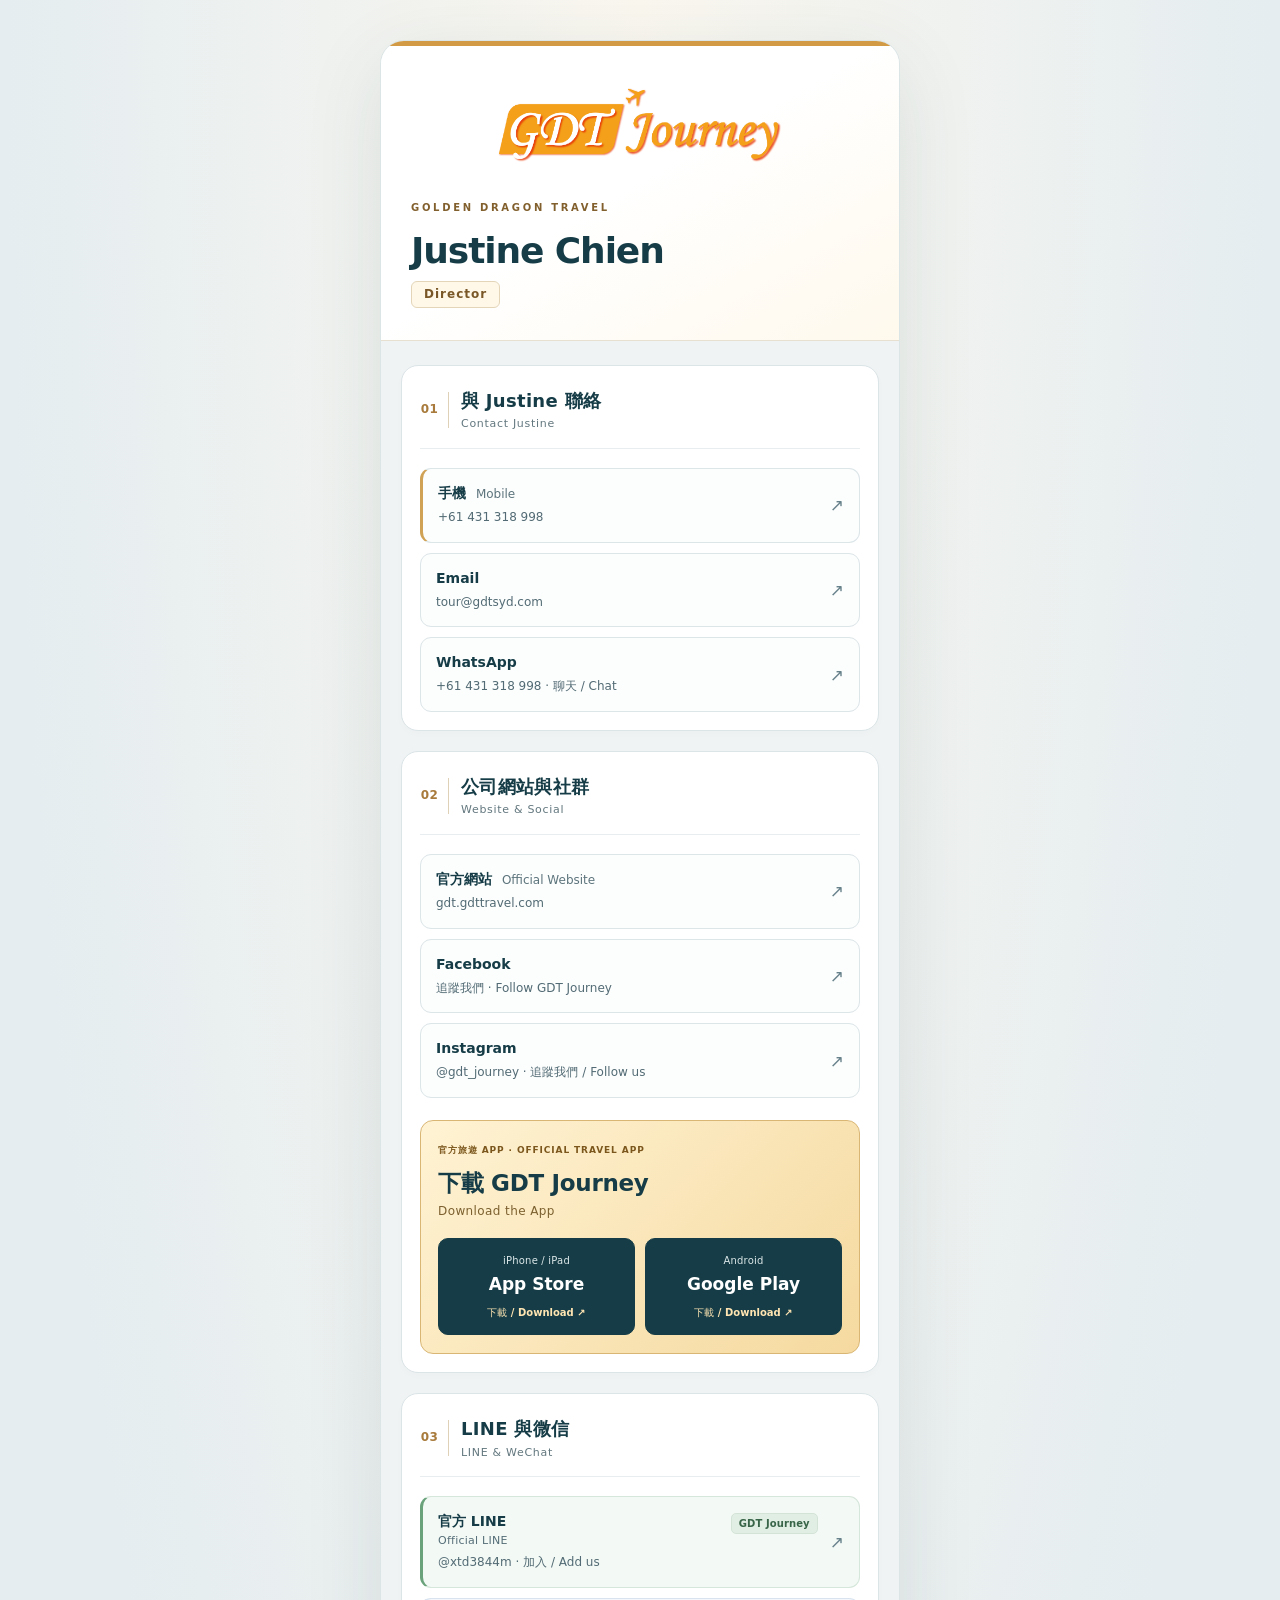
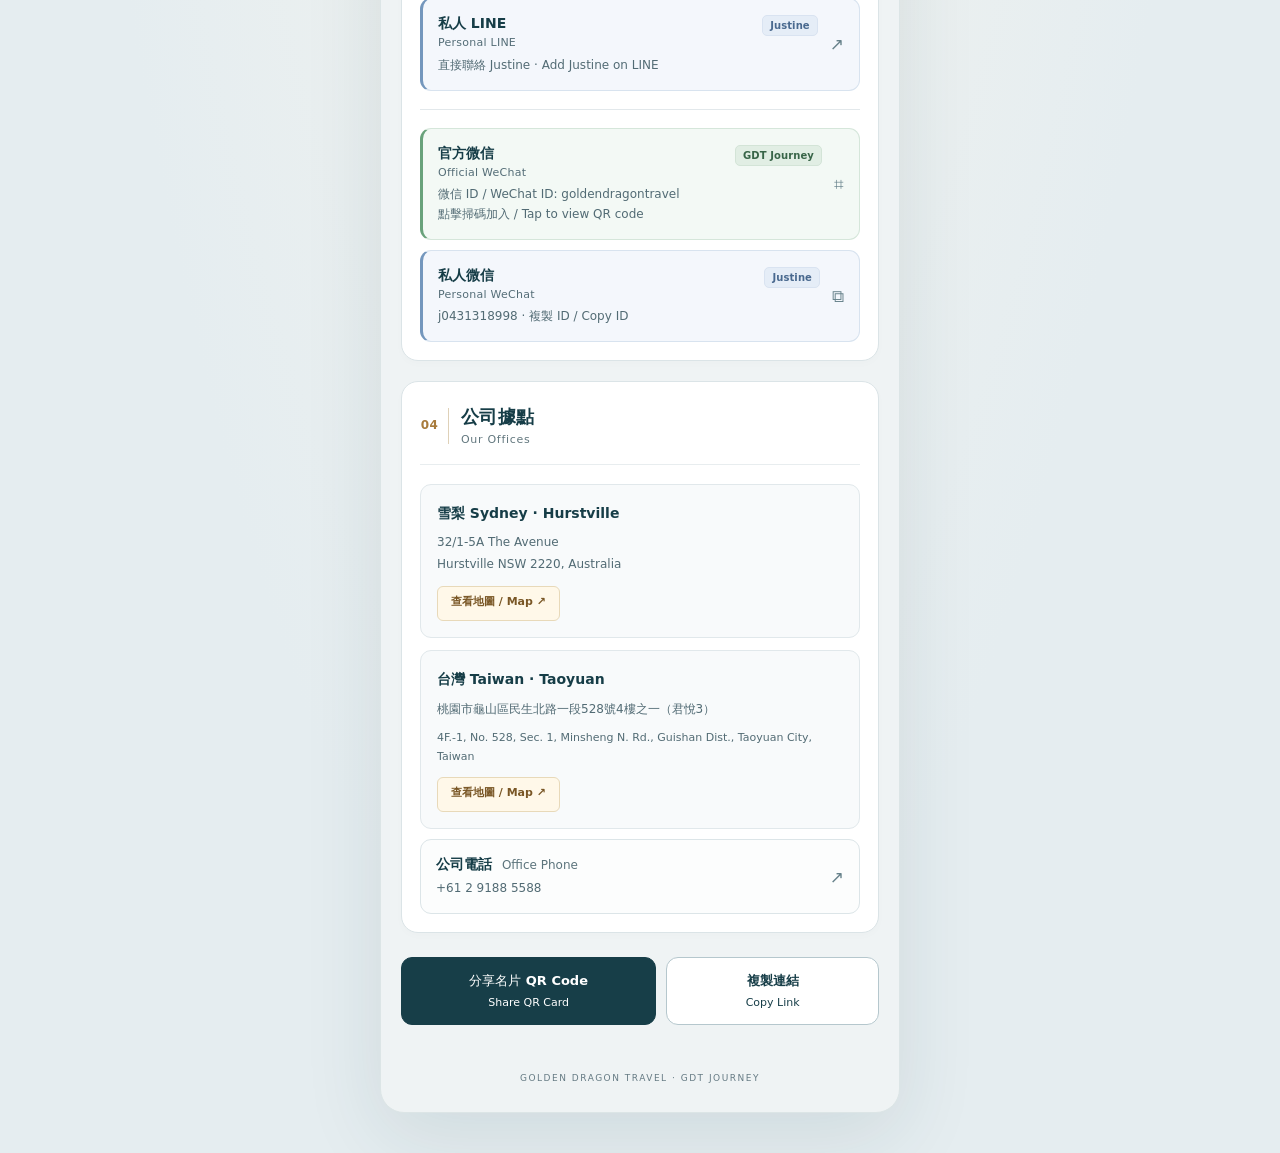
==== commit 41d8a5b0: "Add files via upload" ====
--- a/justine/index.html
+++ b/justine/index.html
@@ -1,8 +1,7 @@
 <!doctype html>
 <html lang="zh-Hant"><head><meta charset="utf-8"><meta name="viewport" content="width=device-width,initial-scale=1"><meta name="theme-color" content="#e69a22"><meta name="description" content="Golden Dragon Travel · Justine Chien 電子名片 / Digital Business Card. Contact, offices and GDT Journey App."><title>Justine Chien｜GDT Journey</title>
-<link rel="stylesheet" href="styles.css"><link rel="stylesheet" href="polished.css"></head><body><main class="card"><header class="top"><div class="brand"><img src="assets/logo.png" alt="GDT Journey"></div><div class="eyebrow">Golden Dragon Travel</div><h1>Justine Chien</h1><p class="role">Director</p></header><div class="content"><section class="panel contact"><div class="section-heading"><span class="section-number">01</span><div><h2>與 Justine 聯絡<span class="en-heading" lang="en">Contact Justine</span></h2></div></div><a class="row" href="tel:+61431318998"><span><strong>手機 <span class="en-inline" lang="en">Mobile</span></strong><small>+61 431 318 998</small></span><span class="arrow">↗</span></a><a class="row" href="mailto:tour@gdtsyd.com"><span><strong>Email</strong><small>tour@gdtsyd.com</small></span><span class="arrow">↗</span></a><a class="row" href="https://wa.me/61431318998" target="_blank" rel="noopener"><span><strong>WhatsApp</strong><small>+61 431 318 998 · 聊天 / Chat</small></span><span class="arrow">↗</span></a></section><section class="panel company"><div class="section-heading"><span class="section-number">02</span><div><h2>公司網站與社群<span class="en-heading" lang="en">Website & Social</span></h2></div></div><a class="row" href="https://gdt.gdttravel.com" target="_blank" rel="noopener"><span><strong>官方網站 <span class="en-inline" lang="en">Official Website</span></strong><small>gdt.gdttravel.com</small></span><span class="arrow">↗</span></a><a class="row" id="facebook" href="assets/facebook.jpg"><span><strong>Facebook</strong><small>追蹤我們 · Follow GDT Journey</small></span><span class="arrow">↗</span></a><a class="row" id="instagram" href="https://www.instagram.com/gdt_journey/" target="_blank" rel="noopener"><span><strong>Instagram</strong><small>@gdt_journey · 追蹤我們 / Follow us</small></span><span class="arrow">↗</span></a><section class="app-feature" aria-labelledby="app-title"><div class="app-kicker">官方旅遊 APP · OFFICIAL TRAVEL APP</div><h2 id="app-title">下載 GDT Journey<span class="en-heading" lang="en">Download the App</span></h2><div class="downloads"><a class="store" id="app-store" href="assets/app-store.jpg"><span>iPhone / iPad</span>App Store <b>下載 / Download ↗</b></a><a class="store" id="google-play" href="assets/google-play.jpg"><span>Android</span>Google Play <b>下載 / Download ↗</b></a></div></section></section><section class="panel messaging"><div class="section-heading"><span class="section-number">03</span><div><h2>LINE 與微信<span class="en-heading" lang="en">LINE & WeChat</span></h2></div></div><section class="line-section" aria-label="LINE 帳號"><a class="row official-line" id="line" href="assets/line.jpg"><span><strong>官方 LINE <span class="en-account" lang="en">Official LINE</span><span class="badge official">GDT Journey</span></strong><small>@xtd3844m · 加入 / Add us</small></span><span class="arrow">↗</span></a><a class="row personal-line" href="https://line.me/ti/p/frR156SaqI" target="_blank" rel="noopener"><span><strong>私人 LINE <span class="en-account" lang="en">Personal LINE</span><span class="badge personal">Justine</span></strong><small>直接聯絡 Justine · Add Justine on LINE</small></span><span class="arrow">↗</span></a></section><section class="line-section" aria-label="微信帳號"><button class="row official-line" onclick="showQR('官方微信 / Official WeChat','wechat','請用微信掃描 / Scan with WeChat · ID: goldendragontravel')"><span><strong>官方微信 <span class="en-account" lang="en">Official WeChat</span><span class="badge official">GDT Journey</span></strong><small>微信 ID / WeChat ID: goldendragontravel<br>點擊掃碼加入 / Tap to view QR code</small></span><span class="arrow">⌗</span></button><button class="row personal-line" onclick="copyPrivateWechat()"><span><strong>私人微信 <span class="en-account" lang="en">Personal WeChat</span><span class="badge personal">Justine</span></strong><small>j0431318998 · 複製 ID / Copy ID</small></span><span class="arrow">⧉</span></button><p id="wechat-status" role="status" style="font-size:12px;color:#647780;margin:6px 0"></p></section></section><section class="panel offices"><div class="section-heading"><span class="section-number">04</span><div><h2>公司據點<span class="en-heading" lang="en">Our Offices</span></h2></div></div><div class="location"><strong>雪梨 Sydney · Hurstville</strong><p>32/1-5A The Avenue<br>Hurstville NSW 2220, Australia</p><a href="https://www.google.com/maps/search/?api=1&amp;query=32%2F1-5A%20The%20Avenue%20Hurstville%20NSW%202220" target="_blank" rel="noopener">查看地圖 / Map ↗</a></div><div class="location"><strong>台灣 Taiwan · Taoyuan</strong><p>桃園市龜山區民生北路一段528號4樓之一（君悅3）<span class="en-note" lang="en">4F.-1, No. 528, Sec. 1, Minsheng N. Rd., Guishan Dist., Taoyuan City, Taiwan</span></p><a href="https://www.google.com/maps/search/?api=1&amp;query=桃園市龜山區民生北路一段528號" target="_blank" rel="noopener">查看地圖 / Map ↗</a></div><a class="row" href="tel:+61291885588"><span><strong>公司電話 <span class="en-inline" lang="en">Office Phone</span></strong><small>+61 2 9188 5588</small></span><span class="arrow">↗</span></a></section><button class="primary share" onclick="shareCard()">分享名片 / Share Card</button><div id="notice" role="status"></div></div><footer class="footer">GOLDEN DRAGON TRAVEL · GDT JOURNEY</footer></main><dialog id="qr"><h2 id="qrTitle"></h2><img id="qrImage" alt="微信 QR Code / WeChat QR code"><p id="qrHelp"></p><button class="close" onclick="document.getElementById('qr').close()">關閉 / Close</button></dialog><script src="links.js"></script><script>
+<link rel="stylesheet" href="styles.css"><link rel="stylesheet" href="polished.css"></head><body><main class="card"><header class="top"><div class="brand"><img src="assets/logo.png" alt="GDT Journey"></div><div class="eyebrow">Golden Dragon Travel</div><h1>Justine Chien</h1><p class="role">Director</p></header><div class="content"><section class="panel contact"><div class="section-heading"><span class="section-number">01</span><div><h2>與 Justine 聯絡<span class="en-heading" lang="en">Contact Justine</span></h2></div></div><a class="row" href="tel:+61431318998"><span><strong>手機 <span class="en-inline" lang="en">Mobile</span></strong><small>+61 431 318 998</small></span><span class="arrow">↗</span></a><a class="row" href="mailto:tour@gdtsyd.com"><span><strong>Email</strong><small>tour@gdtsyd.com</small></span><span class="arrow">↗</span></a><a class="row" href="https://wa.me/61431318998" target="_blank" rel="noopener"><span><strong>WhatsApp</strong><small>+61 431 318 998 · 聊天 / Chat</small></span><span class="arrow">↗</span></a></section><section class="panel company"><div class="section-heading"><span class="section-number">02</span><div><h2>公司網站與社群<span class="en-heading" lang="en">Website & Social</span></h2></div></div><a class="row" href="https://gdt.gdttravel.com" target="_blank" rel="noopener"><span><strong>官方網站 <span class="en-inline" lang="en">Official Website</span></strong><small>gdt.gdttravel.com</small></span><span class="arrow">↗</span></a><a class="row" id="facebook" href="assets/facebook.jpg"><span><strong>Facebook</strong><small>追蹤我們 · Follow GDT Journey</small></span><span class="arrow">↗</span></a><a class="row" id="instagram" href="https://www.instagram.com/gdt_journey/" target="_blank" rel="noopener"><span><strong>Instagram</strong><small>@gdt_journey · 追蹤我們 / Follow us</small></span><span class="arrow">↗</span></a><section class="app-feature" aria-labelledby="app-title"><div class="app-kicker">官方旅遊 APP · OFFICIAL TRAVEL APP</div><h2 id="app-title">下載 GDT Journey<span class="en-heading" lang="en">Download the App</span></h2><div class="downloads"><a class="store" id="app-store" href="assets/app-store.jpg"><span>iPhone / iPad</span>App Store <b>下載 / Download ↗</b></a><a class="store" id="google-play" href="assets/google-play.jpg"><span>Android</span>Google Play <b>下載 / Download ↗</b></a></div></section></section><section class="panel messaging"><div class="section-heading"><span class="section-number">03</span><div><h2>LINE 與微信<span class="en-heading" lang="en">LINE & WeChat</span></h2></div></div><section class="line-section" aria-label="LINE 帳號"><a class="row official-line" id="line" href="assets/line.jpg"><span><strong>官方 LINE <span class="en-account" lang="en">Official LINE</span><span class="badge official">GDT Journey</span></strong><small>@xtd3844m · 加入 / Add us</small></span><span class="arrow">↗</span></a><a class="row personal-line" href="https://line.me/ti/p/frR156SaqI" target="_blank" rel="noopener"><span><strong>私人 LINE <span class="en-account" lang="en">Personal LINE</span><span class="badge personal">Justine</span></strong><small>直接聯絡 Justine · Add Justine on LINE</small></span><span class="arrow">↗</span></a></section><section class="line-section" aria-label="微信帳號"><button class="row official-line" onclick="showQR('官方微信 / Official WeChat','wechat','請用微信掃描 / Scan with WeChat · ID: goldendragontravel')"><span><strong>官方微信 <span class="en-account" lang="en">Official WeChat</span><span class="badge official">GDT Journey</span></strong><small>微信 ID / WeChat ID: goldendragontravel<br>點擊掃碼加入 / Tap to view QR code</small></span><span class="arrow">⌗</span></button><button class="row personal-line" onclick="copyPrivateWechat()"><span><strong>私人微信 <span class="en-account" lang="en">Personal WeChat</span><span class="badge personal">Justine</span></strong><small>j0431318998 · 複製 ID / Copy ID</small></span><span class="arrow">⧉</span></button><p id="wechat-status" role="status" style="font-size:12px;color:#647780;margin:6px 0"></p></section></section><section class="panel offices"><div class="section-heading"><span class="section-number">04</span><div><h2>公司據點<span class="en-heading" lang="en">Our Offices</span></h2></div></div><div class="location"><strong>雪梨 Sydney · Hurstville</strong><p>32/1-5A The Avenue<br>Hurstville NSW 2220, Australia</p><a href="https://www.google.com/maps/search/?api=1&amp;query=32%2F1-5A%20The%20Avenue%20Hurstville%20NSW%202220" target="_blank" rel="noopener">查看地圖 / Map ↗</a></div><div class="location"><strong>台灣 Taiwan · Taoyuan</strong><p>桃園市龜山區民生北路一段528號4樓之一（君悅3）<span class="en-note" lang="en">4F.-1, No. 528, Sec. 1, Minsheng N. Rd., Guishan Dist., Taoyuan City, Taiwan</span></p><a href="https://www.google.com/maps/search/?api=1&amp;query=桃園市龜山區民生北路一段528號" target="_blank" rel="noopener">查看地圖 / Map ↗</a></div><a class="row" href="tel:+61291885588"><span><strong>公司電話 <span class="en-inline" lang="en">Office Phone</span></strong><small>+61 2 9188 5588</small></span><span class="arrow">↗</span></a></section><div class="share-actions"><button class="primary share" onclick="shareCard()">分享名片 QR Code<span lang="en">Share QR Card</span></button><button class="primary copy-link" onclick="copyCardLink()">複製連結<span lang="en">Copy Link</span></button></div><div id="notice" role="status"></div></div><footer class="footer">GOLDEN DRAGON TRAVEL · GDT JOURNEY</footer></main><dialog id="qr"><h2 id="qrTitle"></h2><img id="qrImage" alt="微信 QR Code / WeChat QR code"><p id="qrHelp"></p><button class="close" onclick="document.getElementById('qr').close()">關閉 / Close</button></dialog><script src="links.js"></script><script>
 async function copyPrivateWechat(){const id='j0431318998';const status=document.getElementById('wechat-status');try{if(!navigator.clipboard)throw Error('Clipboard unavailable');await navigator.clipboard.writeText(id);status.textContent='已複製 / Copied. Search this ID in WeChat: '+id}catch{status.textContent='請複製 ID 到微信搜尋 / Copy this ID and search in WeChat: '+id}}
 function showQR(title,file,help='請使用對應 App 掃碼 / Scan with the relevant app'){document.getElementById('qrTitle').textContent=title;document.getElementById('qrImage').src='assets/'+file+'.jpg';document.getElementById('qrHelp').textContent=help;document.getElementById('qr').showModal()}
 document.getElementById('qr').addEventListener('click',e=>{if(e.target===e.currentTarget)e.currentTarget.close()});
-async function shareCard(){const status=document.getElementById('notice');if(location.protocol==='file:'){status.textContent='本機預覽，上線後即可分享 / Local preview. Publish to share this card.';return}try{if(navigator.share){await navigator.share({title:'Justine Chien｜GDT Journey',url:location.href})}else if(navigator.clipboard){await navigator.clipboard.writeText(location.href);status.textContent='網址已複製 / Link copied'}else{status.textContent='請複製網址分享 / Copy the page URL to share'}}catch(e){if(e.name!=='AbortError')status.textContent='請複製網址分享 / Copy the page URL to share'}}
-</script></body></html>
+</script><dialog id="share-image-dialog"><h2>分享名片 / Share QR Card</h2><p>儲存圖片後即可傳送或出示掃描。<br>Save this image to share or show.</p><img class="designed-share-image" src="assets/justine-share-card.png" alt="Justine Chien 設計版名片 QR Code"><a class="primary" href="assets/justine-share-card.png" download="Justine-GDT-business-card.png">下載圖片 / Save Image</a><p>手機也可長按圖片儲存<br>On mobile, touch and hold to save.</p><button class="close" onclick="this.closest('dialog').close()">關閉 / Close</button></dialog><dialog id="copy-link-dialog"><h2>名片連結 / Card Link</h2><p>請複製下方網址 / Copy the URL below</p><input id="card-link-input" aria-label="名片連結 / Card URL" readonly><p><button class="close" onclick="this.closest('dialog').close()">關閉 / Close</button></p></dialog><script src="share-actions.js"></script></body></html>
--- a/justine/polished.css
+++ b/justine/polished.css
@@ -44,3 +44,5 @@
 @media(prefers-reduced-motion:no-preference){.row,.store,.share{transition:background .15s,border-color .15s}}
 @media(max-width:540px){body{background:#eff3f4}.card{border:0;margin:0 auto;border-radius:0;box-shadow:none}.top{padding:25px 25px 29px}.content{padding:21px 16px 8px}}
 @media(max-width:360px){.top{padding-left:21px;padding-right:21px}.top h1{font-size:32px}.brand{height:87px;margin-bottom:23px}.content{padding:17px 12px 8px}.panel{padding:19px 13px 15px}.row{padding:13px 11px;gap:7px}.section-heading h2{font-size:17px}.store{font-size:15px}.store b{font-size:9px}.app-kicker{font-size:8px}.row strong:has(.en-account){padding-right:76px}.badge{font-size:9px;padding:2px 5px}.en-inline{font-size:11px}}
+
+.share-actions{display:grid;grid-template-columns:1.2fr 1fr;gap:10px;margin-top:24px}.share-actions .primary{margin:0;flex-direction:column;min-height:66px;padding:12px 8px;font-size:13px;letter-spacing:0}.share-actions .primary span{font-size:11px;font-weight:400;margin-top:2px}.copy-link{background:white;color:#173e48;border:1px solid #b5c7cd}.copy-link:hover{color:white}#share-image-dialog{max-height:90dvh;overflow:auto;width:min(390px,94vw)}#share-image-dialog .designed-share-image{width:240px;max-width:100%;margin:12px auto}#card-link-input{width:100%;padding:12px;border:1px solid #b5c7cd;border-radius:8px;font-size:13px}#share-image-dialog .primary{font-size:13px}
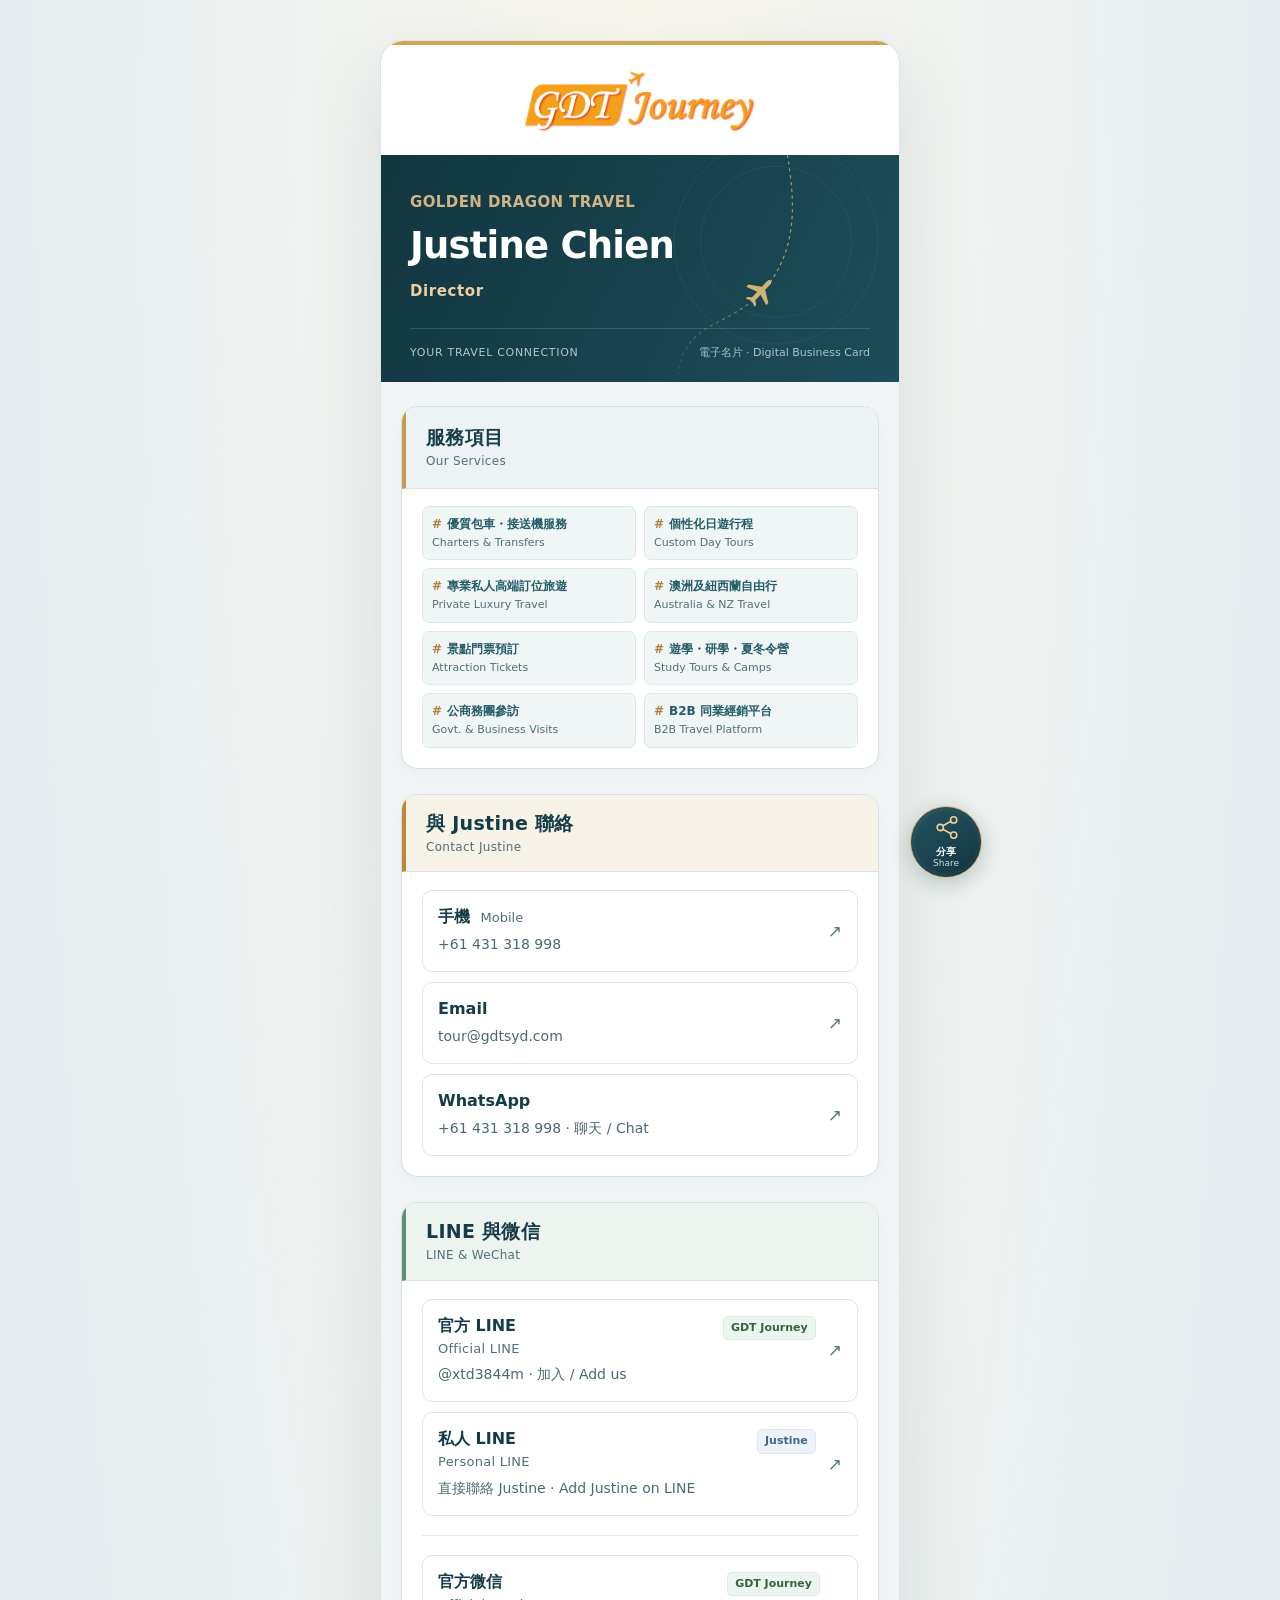
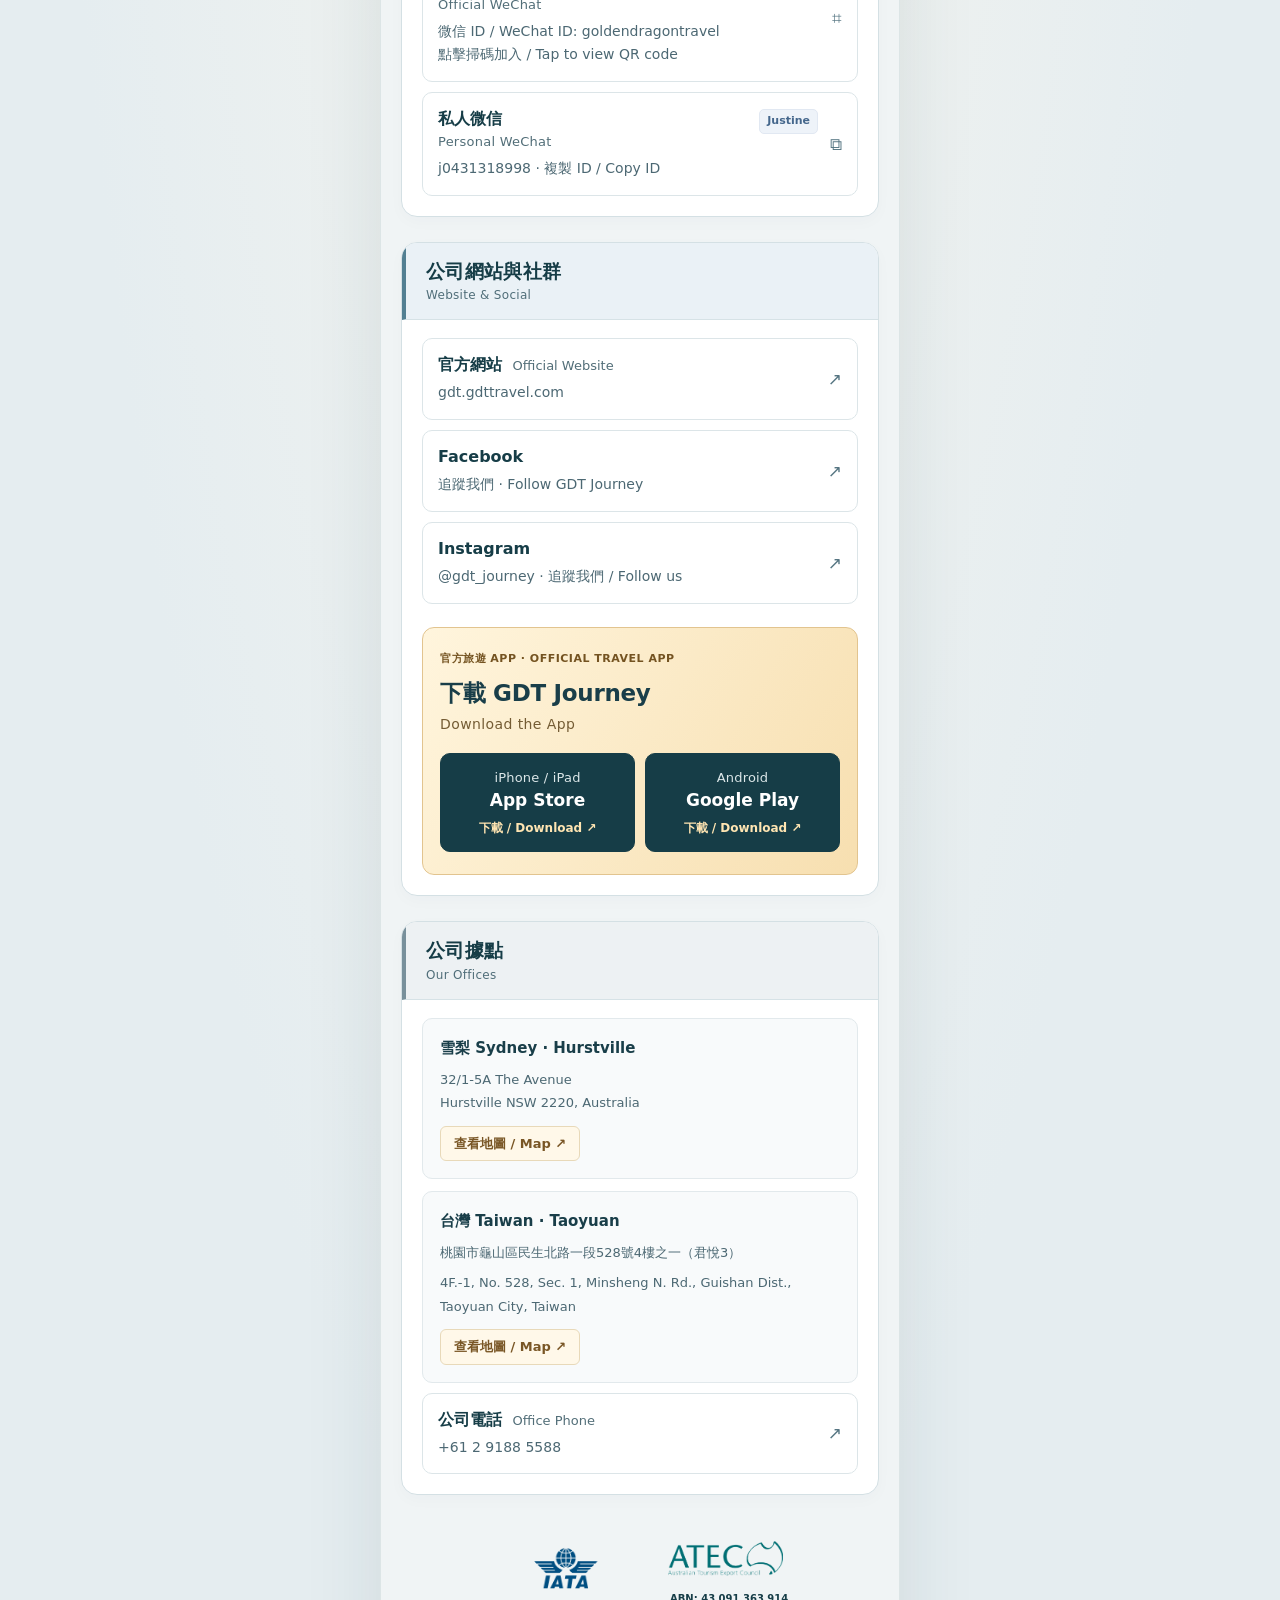
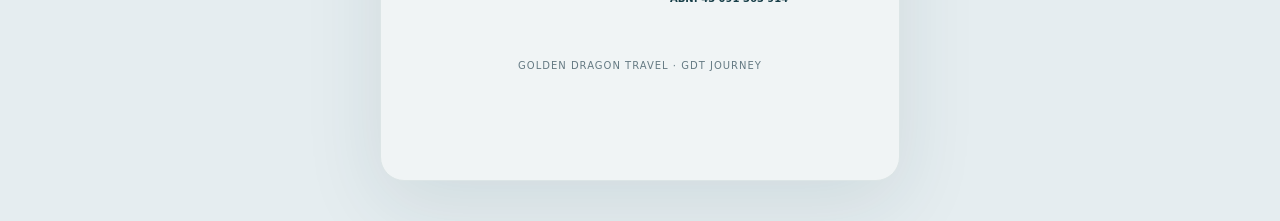
==== commit 043fff8c: "Add files via upload" ====
--- a/justine/index.html
+++ b/justine/index.html
@@ -1,7 +1,172 @@
 <!doctype html>
 <html lang="zh-Hant"><head><meta charset="utf-8"><meta name="viewport" content="width=device-width,initial-scale=1"><meta name="theme-color" content="#e69a22"><meta name="description" content="Golden Dragon Travel · Justine Chien 電子名片 / Digital Business Card. Contact, offices and GDT Journey App."><title>Justine Chien｜GDT Journey</title>
-<link rel="stylesheet" href="styles.css"><link rel="stylesheet" href="polished.css"></head><body><main class="card"><header class="top"><div class="brand"><img src="assets/logo.png" alt="GDT Journey"></div><div class="eyebrow">Golden Dragon Travel</div><h1>Justine Chien</h1><p class="role">Director</p></header><div class="content"><section class="panel contact"><div class="section-heading"><span class="section-number">01</span><div><h2>與 Justine 聯絡<span class="en-heading" lang="en">Contact Justine</span></h2></div></div><a class="row" href="tel:+61431318998"><span><strong>手機 <span class="en-inline" lang="en">Mobile</span></strong><small>+61 431 318 998</small></span><span class="arrow">↗</span></a><a class="row" href="mailto:tour@gdtsyd.com"><span><strong>Email</strong><small>tour@gdtsyd.com</small></span><span class="arrow">↗</span></a><a class="row" href="https://wa.me/61431318998" target="_blank" rel="noopener"><span><strong>WhatsApp</strong><small>+61 431 318 998 · 聊天 / Chat</small></span><span class="arrow">↗</span></a></section><section class="panel company"><div class="section-heading"><span class="section-number">02</span><div><h2>公司網站與社群<span class="en-heading" lang="en">Website & Social</span></h2></div></div><a class="row" href="https://gdt.gdttravel.com" target="_blank" rel="noopener"><span><strong>官方網站 <span class="en-inline" lang="en">Official Website</span></strong><small>gdt.gdttravel.com</small></span><span class="arrow">↗</span></a><a class="row" id="facebook" href="assets/facebook.jpg"><span><strong>Facebook</strong><small>追蹤我們 · Follow GDT Journey</small></span><span class="arrow">↗</span></a><a class="row" id="instagram" href="https://www.instagram.com/gdt_journey/" target="_blank" rel="noopener"><span><strong>Instagram</strong><small>@gdt_journey · 追蹤我們 / Follow us</small></span><span class="arrow">↗</span></a><section class="app-feature" aria-labelledby="app-title"><div class="app-kicker">官方旅遊 APP · OFFICIAL TRAVEL APP</div><h2 id="app-title">下載 GDT Journey<span class="en-heading" lang="en">Download the App</span></h2><div class="downloads"><a class="store" id="app-store" href="assets/app-store.jpg"><span>iPhone / iPad</span>App Store <b>下載 / Download ↗</b></a><a class="store" id="google-play" href="assets/google-play.jpg"><span>Android</span>Google Play <b>下載 / Download ↗</b></a></div></section></section><section class="panel messaging"><div class="section-heading"><span class="section-number">03</span><div><h2>LINE 與微信<span class="en-heading" lang="en">LINE & WeChat</span></h2></div></div><section class="line-section" aria-label="LINE 帳號"><a class="row official-line" id="line" href="assets/line.jpg"><span><strong>官方 LINE <span class="en-account" lang="en">Official LINE</span><span class="badge official">GDT Journey</span></strong><small>@xtd3844m · 加入 / Add us</small></span><span class="arrow">↗</span></a><a class="row personal-line" href="https://line.me/ti/p/frR156SaqI" target="_blank" rel="noopener"><span><strong>私人 LINE <span class="en-account" lang="en">Personal LINE</span><span class="badge personal">Justine</span></strong><small>直接聯絡 Justine · Add Justine on LINE</small></span><span class="arrow">↗</span></a></section><section class="line-section" aria-label="微信帳號"><button class="row official-line" onclick="showQR('官方微信 / Official WeChat','wechat','請用微信掃描 / Scan with WeChat · ID: goldendragontravel')"><span><strong>官方微信 <span class="en-account" lang="en">Official WeChat</span><span class="badge official">GDT Journey</span></strong><small>微信 ID / WeChat ID: goldendragontravel<br>點擊掃碼加入 / Tap to view QR code</small></span><span class="arrow">⌗</span></button><button class="row personal-line" onclick="copyPrivateWechat()"><span><strong>私人微信 <span class="en-account" lang="en">Personal WeChat</span><span class="badge personal">Justine</span></strong><small>j0431318998 · 複製 ID / Copy ID</small></span><span class="arrow">⧉</span></button><p id="wechat-status" role="status" style="font-size:12px;color:#647780;margin:6px 0"></p></section></section><section class="panel offices"><div class="section-heading"><span class="section-number">04</span><div><h2>公司據點<span class="en-heading" lang="en">Our Offices</span></h2></div></div><div class="location"><strong>雪梨 Sydney · Hurstville</strong><p>32/1-5A The Avenue<br>Hurstville NSW 2220, Australia</p><a href="https://www.google.com/maps/search/?api=1&amp;query=32%2F1-5A%20The%20Avenue%20Hurstville%20NSW%202220" target="_blank" rel="noopener">查看地圖 / Map ↗</a></div><div class="location"><strong>台灣 Taiwan · Taoyuan</strong><p>桃園市龜山區民生北路一段528號4樓之一（君悅3）<span class="en-note" lang="en">4F.-1, No. 528, Sec. 1, Minsheng N. Rd., Guishan Dist., Taoyuan City, Taiwan</span></p><a href="https://www.google.com/maps/search/?api=1&amp;query=桃園市龜山區民生北路一段528號" target="_blank" rel="noopener">查看地圖 / Map ↗</a></div><a class="row" href="tel:+61291885588"><span><strong>公司電話 <span class="en-inline" lang="en">Office Phone</span></strong><small>+61 2 9188 5588</small></span><span class="arrow">↗</span></a></section><div class="share-actions"><button class="primary share" onclick="shareCard()">分享名片 QR Code<span lang="en">Share QR Card</span></button><button class="primary copy-link" onclick="copyCardLink()">複製連結<span lang="en">Copy Link</span></button></div><div id="notice" role="status"></div></div><footer class="footer">GOLDEN DRAGON TRAVEL · GDT JOURNEY</footer></main><dialog id="qr"><h2 id="qrTitle"></h2><img id="qrImage" alt="微信 QR Code / WeChat QR code"><p id="qrHelp"></p><button class="close" onclick="document.getElementById('qr').close()">關閉 / Close</button></dialog><script src="links.js"></script><script>
+<style>
+:root{--ink:#173f49;--muted:#5d737b;--gold:#d88d21;--line:#e3eaec;--green:#168442;--blue:#366690}*{box-sizing:border-box}body{margin:0;background:#e8eff1;color:var(--ink);font:15px/1.65 system-ui,-apple-system,"Segoe UI",sans-serif}a{color:inherit;text-decoration:none}button{font:inherit;cursor:pointer}button,a{-webkit-tap-highlight-color:transparent}button:focus-visible,a:focus-visible{outline:3px solid #22839d;outline-offset:4px}.card{width:100%;max-width:500px;margin:32px auto;background:#f5f8f9;border-radius:26px;overflow:hidden;box-shadow:0 22px 70px #123c481a}.top{background:#fff;padding:25px 28px 27px;border-top:6px solid #e4a239;position:relative}.brand{height:100px;overflow:hidden;position:relative;max-width:350px;margin:0 auto 17px}.brand img{width:100%;position:absolute;top:50%;transform:translateY(-50%)}.eyebrow{font-size:10px;color:#916018;letter-spacing:2.8px;text-transform:uppercase}.top h1{font-size:36px;line-height:1.25;letter-spacing:-1px;margin:10px 0 5px}.role{margin:0 0 23px;font-size:14px;font-weight:650}.role span{color:var(--muted);font-weight:400;font-size:12px}.primary{display:flex;align-items:center;justify-content:center;width:100%;padding:13px 15px;min-height:49px;border:0;border-radius:12px;color:white;background:var(--ink);font-weight:650;font-size:14px}.content{padding:22px 20px 8px}.app-feature{padding:23px 20px;background:linear-gradient(130deg,#ffedbf,#f8cf82);border:1px solid #eabc6b;border-radius:18px;margin-bottom:22px;box-shadow:0 6px 18px #c5882010}.app-kicker{display:flex;align-items:center;gap:9px;color:#75470c;font-size:12px;font-weight:700;letter-spacing:1px}.app-symbol{display:inline-grid;place-items:center;width:35px;height:35px;border-radius:10px;background:#e98c18;color:white;font-size:12px;letter-spacing:0}.app-feature h2{font-size:27px;letter-spacing:-.5px;line-height:1.3;margin:13px 0 7px}.app-feature p{font-size:13px;color:#705426;margin:0 0 19px}.downloads{display:grid;grid-template-columns:1fr 1fr;gap:10px}.store{padding:13px 8px;border:1px solid #284b54;border-radius:12px;background:#173f49;color:white;text-align:center;font-size:17px;font-weight:650}.store span{display:block;color:#deeaed;font-size:11px;font-weight:400}.store b{display:block;color:#ffe0a8;font-size:12px;font-weight:600;margin-top:5px}.panel{background:white;border:1px solid var(--line);border-radius:18px;padding:20px 17px;margin-bottom:16px}.section-heading{display:flex;align-items:center;gap:11px;margin-bottom:17px}.section-heading h2{font-size:18px;line-height:1.4;margin:0;font-weight:750}.section-heading p{font-size:12px;color:var(--muted);margin:3px 0 0}.section-number{flex-shrink:0;display:grid;place-items:center;width:32px;height:36px;border-radius:9px;background:#fff4df;color:#946018;font-size:12px;font-weight:750}.quick{display:grid;grid-template-columns:repeat(4,1fr);gap:8px;border-bottom:1px solid #edf1f2;padding-bottom:17px;margin-bottom:13px}.quick a{display:flex;flex-direction:column;align-items:center;gap:6px;font-size:11px;white-space:nowrap}.icon{width:43px;height:43px;display:grid;place-items:center;border-radius:14px;background:#edf4f5;font-size:20px;font-weight:700}.row{display:flex;gap:11px;align-items:center;width:100%;text-align:left;padding:13px 12px;margin:9px 0 0;border:1px solid #e4eaec;background:white;border-radius:12px;min-height:68px;color:var(--ink)}.row>span:nth-child(2){min-width:0;flex:1}.row .mark{flex-shrink:0;width:27px;text-align:center;color:#bb7c22;font-size:21px;font-weight:650}.row strong{display:block;font-size:14px;font-weight:650}.row small{display:block;font-size:12px;color:var(--muted);overflow-wrap:anywhere;margin-top:2px}.arrow{color:#607c87;margin-left:auto;font-size:17px;flex-shrink:0}.company #facebook .mark{color:#2866b1}.line-section{margin:0}.line-section+.line-section{border-top:1px solid var(--line);padding-top:21px;margin-top:23px}.line-section .section-heading{margin:0 0 12px;gap:9px}.line-section .section-heading h2{font-size:15px}.line-section .section-heading p{font-size:11px}.service-icon{display:grid;place-items:center;width:31px;height:31px;border-radius:10px;background:#edf8ef;color:#168442;font-size:17px;font-weight:750;flex-shrink:0}.official-line{border-color:#d6e9dc;background:#f5fbf6}.official-line .mark{color:var(--green)}.personal-line{border-color:#dce6f1;background:#f6f9fd}.personal-line .mark{color:var(--blue)}.badge{display:inline-block;vertical-align:middle;font-size:10px;line-height:1.7;padding:1px 7px;margin-left:5px;border-radius:5px;letter-spacing:.5px;font-weight:650}.official{background:#e0f1e5;color:#21683b}.personal{background:#e5edf8;color:#365e8b}.location{padding:16px;background:#f5f8f9;border:1px solid #e7edef;border-radius:12px;margin-top:11px}.location strong{font-size:15px}.location p{font-size:12px;color:var(--muted);margin:5px 0 10px}.location a{font-size:12px;font-weight:600;display:inline-block;color:#946018;background:#fff3df;border:1px solid #eedfc3;padding:5px 12px;border-radius:7px}.share{background:#fff;border:1px solid #d4dfe3;color:var(--ink);margin-top:23px}.footer{text-align:center;color:#69818a;font-size:10px;letter-spacing:1.5px;padding:7px 15px 25px}#notice{min-height:23px;text-align:center;color:#926019;font-size:12px;margin-top:8px}#wechat-status:empty{display:none}dialog{border:0;border-radius:20px;width:min(350px,90vw);padding:25px;color:var(--ink);text-align:center;box-shadow:0 20px 80px #0003}dialog::backdrop{background:#12333db8}dialog h2{font-size:20px;margin:0}dialog p{font-size:13px}dialog img{display:block;width:240px;max-width:100%;height:auto;margin:18px auto}dialog .close{border:0;background:#edf3f4;color:var(--ink);border-radius:8px;padding:10px 28px}@media(max-width:520px){body{background:#f5f8f9}.card{margin:0 auto;border-radius:0;box-shadow:none}.top{padding:23px 25px}.content{padding:20px 16px 8px}}@media(max-width:360px){.panel{padding:18px 12px}.content{padding-left:12px;padding-right:12px}.top h1{font-size:32px}.role span{font-size:11px}.app-feature{padding:20px 16px}.store{font-size:15px}.row{padding:12px 9px;gap:7px}.row strong{font-size:13px}}@media(prefers-reduced-motion:no-preference){a,button{transition:filter .15s,box-shadow .15s}a:hover,button:hover{filter:brightness(.96)}}
+
+/* Simplified contact rows and company App placement */
+.row>span:first-child{min-width:0;flex:1}.row>span.arrow{flex:0 0 auto}.company .app-feature{margin:18px 0 0;padding:20px 16px}.line-section+.line-section{padding-top:14px;margin-top:16px}.role{margin-bottom:0}
+
+/* One bilingual interface */
+.en-heading{display:block;font-size:12px;font-weight:500;letter-spacing:.2px;color:var(--muted);margin-top:3px}.en-note{display:block;font-size:11px;line-height:1.6;margin-top:3px}.en-account{display:block;font-size:12px;font-weight:500;color:var(--muted)}.row strong:has(.en-account){position:relative;padding-right:88px}.row strong:has(.en-account)>.badge{position:absolute;right:0;top:2px}.app-feature .en-heading{color:#705426;font-size:15px}.store b{font-size:11px}.app-kicker{font-size:10px;letter-spacing:.3px}.location .en-note{margin-top:7px}.section-heading h2{line-height:1.4}@media(max-width:360px){.row strong:has(.en-account){padding-right:75px}.badge{font-size:9px;padding:1px 5px}.store b{font-size:10px}}
+
+/* Refined brand layout; loaded after base styles. */
+:root{--ink:#163d47;--muted:#526b74;--gold:#c8872c;--line:#dce5e8}
+body{background:radial-gradient(ellipse at top,#faf7ef 0,#e5edf0 70%);font-family:"Segoe UI","Microsoft JhengHei",system-ui,sans-serif;line-height:1.65}
+.card{max-width:520px;margin:40px auto;background:#eff3f4;border-radius:24px;box-shadow:0 22px 80px #173d471c;border:1px solid #dce5e6}
+.top{padding:29px 30px 32px;background:linear-gradient(150deg,#fff 48%,#fff9ed);border-top:5px solid #d29a44;border-bottom:1px solid #e7dfcf}
+.brand{height:99px;max-width:320px;margin:0 auto 26px}
+.eyebrow{color:#82602e;font-size:10px;letter-spacing:2.7px;font-weight:600}
+.top h1{font-size:36px;letter-spacing:-1.1px;line-height:1.25;margin:11px 0 8px;font-weight:650}
+.role{display:inline-block;margin:0;padding:3px 12px;border:1px solid #e4d5b8;border-radius:6px;background:#fff8e9;color:#7a5727;font-size:12px;letter-spacing:1px;font-weight:600}
+.content{padding:24px 20px 8px}
+.panel{position:relative;background:#fff;border:1px solid #dbe4e7;border-radius:17px;padding:22px 18px 18px;margin-bottom:20px;box-shadow:0 3px 9px #173d4704}
+.section-heading{gap:12px;align-items:center;margin-bottom:19px;padding-bottom:16px;border-bottom:1px solid #e8edef}
+.section-number{height:36px;width:29px;border-radius:0;background:transparent;color:#a87b3c;font-size:12px;font-weight:650;border-right:1px solid #dfd1b8;padding-right:9px;letter-spacing:.5px}
+.section-heading h2{font-size:18px;font-weight:700;line-height:1.4;letter-spacing:.3px}
+.en-heading{color:#62777e;font-size:11px;letter-spacing:.7px;font-weight:450;margin-top:3px}
+.row{margin-top:10px;padding:14px 15px;min-height:74px;border:1px solid #dce5e8;border-radius:11px;background:#fcfdfd;gap:12px}
+.row strong{font-size:14px;font-weight:650;line-height:1.5}
+.row small{font-size:12px;line-height:1.65;color:#526b74;margin-top:4px;overflow-wrap:anywhere}
+.en-inline{font-size:12px;font-weight:450;color:#5c747c;margin-left:5px}
+.arrow{color:#66818a;font-size:17px;align-self:center;min-width:22px;text-align:right}
+.row>span:first-child{min-width:0;flex:1}.row>span.arrow{flex:0 0 auto}
+.contact .row:first-of-type{border-left:3px solid #cfa255}
+.company .app-feature{margin:22px 0 0;padding:22px 17px 18px;border-radius:13px;border:1px solid #d9b674;background:linear-gradient(135deg,#fff3d4,#f5d99f);box-shadow:none}
+.app-kicker{color:#7c571d;letter-spacing:.9px;font-size:9px;font-weight:650}
+.app-feature h2{font-size:23px;line-height:1.35;font-weight:700;margin:10px 0 19px;letter-spacing:-.3px}
+.app-feature .en-heading{font-size:12px;color:#7c602f;letter-spacing:.4px;margin-top:4px}
+.downloads{gap:10px}.store{border-radius:10px;background:#163d47;border:1px solid #163d47;font-size:17px;padding:14px 6px 13px;font-weight:650}
+.store span{font-size:10px;color:#dce7e9;letter-spacing:.2px}.store b{font-size:10px;font-weight:550;margin-top:7px;color:#ffe5b2}
+.line-section+.line-section{border-top:1px solid #e2e8eb;margin-top:18px;padding-top:8px}
+.official-line{background:#f3f9f5;border-color:#d5e6da;border-left:3px solid #69a27b}
+.personal-line{background:#f4f7fc;border-color:#d8e3ef;border-left:3px solid #7497bd}
+.row strong:has(.en-account){padding-right:90px;position:relative}
+.en-account{display:block;font-size:11px;color:#546d77;font-weight:450;letter-spacing:.25px;margin-top:1px}
+.badge{font-size:10px;letter-spacing:.1px;border-radius:5px;padding:2px 7px;line-height:1.5;font-weight:550;margin:0}
+.row strong:has(.en-account)>.badge{right:0;top:2px}
+.official{color:#386548;background:#e1eee4;border:1px solid #d3e4d7}.personal{color:#49698f;background:#e5edf7;border:1px solid #d9e3f1}
+.location{background:#f8fafb;border:1px solid #e1e8eb;padding:16px;border-radius:11px;margin-top:12px}
+.location strong{font-size:14px;font-weight:650}.location p{font-size:12px;color:#526b74;line-height:1.8;margin:7px 0 11px}.location .en-note{font-size:11px;margin-top:7px;line-height:1.75}
+.location a{font-size:11px;color:#795625;background:#fff8e9;border:1px solid #e8d9b9;padding:6px 13px;border-radius:6px;min-height:35px}
+.share{background:#173e48;color:white;border:1px solid #173e48;min-height:49px;border-radius:11px;font-size:13px;font-weight:550;letter-spacing:.3px;margin-top:24px}
+.footer{color:#657a83;font-size:9px;letter-spacing:1.5px;padding:7px 12px 26px}
+dialog .close{min-height:44px;background:#173e48;color:#fff}
+@media(hover:hover){.row:hover{background:#f0f5f6;border-color:#9db2ba;filter:none}.store:hover,.share:hover{background:#245563;filter:none}.location a:hover{background:#f9edcf;filter:none}}
+@media(prefers-reduced-motion:no-preference){.row,.store,.share{transition:background .15s,border-color .15s}}
+@media(max-width:540px){body{background:#eff3f4}.card{border:0;margin:0 auto;border-radius:0;box-shadow:none}.top{padding:25px 25px 29px}.content{padding:21px 16px 8px}}
+@media(max-width:360px){.top{padding-left:21px;padding-right:21px}.top h1{font-size:32px}.brand{height:87px;margin-bottom:23px}.content{padding:17px 12px 8px}.panel{padding:19px 13px 15px}.row{padding:13px 11px;gap:7px}.section-heading h2{font-size:17px}.store{font-size:15px}.store b{font-size:9px}.app-kicker{font-size:8px}.row strong:has(.en-account){padding-right:76px}.badge{font-size:9px;padding:2px 5px}.en-inline{font-size:11px}}
+
+.share-actions{display:grid;grid-template-columns:1.2fr 1fr;gap:10px;margin-top:24px}.share-actions .primary{margin:0;flex-direction:column;min-height:66px;padding:12px 8px;font-size:13px;letter-spacing:0}.share-actions .primary span{font-size:11px;font-weight:400;margin-top:2px}.copy-link{background:white;color:#173e48;border:1px solid #b5c7cd}.copy-link:hover{color:white}#share-image-dialog{max-height:90dvh;overflow:auto;width:min(390px,94vw)}#share-image-dialog .designed-share-image{width:240px;max-width:100%;margin:12px auto}#card-link-input{width:100%;padding:12px;border:1px solid #b5c7cd;border-radius:8px;font-size:13px}#share-image-dialog .primary{font-size:13px}
+
+.floating-share{position:fixed;right:max(18px,env(safe-area-inset-right));bottom:calc(22px + env(safe-area-inset-bottom));z-index:20;width:62px;height:62px;border-radius:50%;border:1px solid #cda257;background:#173e48;color:#fff;display:flex;flex-direction:column;align-items:center;justify-content:center;box-shadow:0 5px 20px #143a4940;cursor:pointer;line-height:1.15}.floating-share>span:first-child{font-size:26px}.floating-label{font-size:10px;margin-top:2px;letter-spacing:1px}.footer{padding-bottom:100px}#share-image-dialog{position:relative;width:min(410px,94vw);max-height:92dvh;overflow:auto;padding:23px 18px 18px}#share-image-dialog h2{font-size:18px;padding:0 25px}.share-subtitle{margin:3px 0 12px;color:#5d737b;font-size:11px!important}.share-dismiss{position:absolute;right:9px;top:6px;border:0;background:transparent;color:#173e48;font-size:28px;width:40px;height:40px}#share-image-dialog .designed-share-image{width:auto;max-width:100%;height:min(48dvh,440px);object-fit:contain;margin:10px auto 15px}.dialog-actions{display:grid;grid-template-columns:1fr 1fr;gap:9px}.dialog-actions .primary{display:flex;flex-direction:column;gap:3px;margin:0;min-height:56px;padding:9px 5px;font-size:13px;line-height:1.4}.dialog-actions .primary span{display:block;font-size:10px;font-weight:400}.dialog-actions .copy-link{background:#f4f8f9;color:#173e48;border:1px solid #b5c7cd}.save-image{display:inline-block;margin-top:8px;padding:7px 15px;color:#567079;font-size:11px}#share-feedback{font-size:12px;line-height:1.5;margin:10px 0 0}#share-feedback:empty{display:none}@media(min-width:700px){.floating-share{right:max(24px,calc((100vw - 520px)/2 - 82px))}}
+
+/* Brand cover */
+.top.cover{padding:0;background:#fff;border-top:4px solid #d4a34e;border-bottom:0;overflow:hidden}.cover-brand{padding:20px 27px 18px;display:flex;flex-direction:column;align-items:center;background:#fff}.cover-brand .brand{width:260px;max-width:85%;height:72px;margin:0 auto 8px}.cover-company{font-size:9px;color:#8a642b;letter-spacing:2.5px;font-weight:550}.cover-profile{position:relative;isolation:isolate;overflow:hidden;background:linear-gradient(115deg,#123640,#1c4d58);color:#fff;padding:24px 29px 20px;min-height:250px}.cover-art{position:absolute;inset:0;width:100%;height:100%;object-fit:cover;z-index:-1;pointer-events:none}.cover-route{display:inline-flex;align-items:center;gap:13px;border:1px solid #dcb77866;border-radius:30px;padding:5px 12px;color:#edcea0;font-size:9px;letter-spacing:1.6px;font-weight:600;background:#12333d66}.cover-route span{font-size:14px;line-height:1}.cover-identity{margin:29px 0 24px}.cover-intro{margin:0 0 8px;color:#b3c9ce;font-size:9px;letter-spacing:2px}.cover .top h1,.cover h1{font-size:37px;letter-spacing:-.8px;font-weight:650;color:#fff;line-height:1.2;margin:0 0 11px}.cover .role{padding:0;border:0;background:none;color:#edcea0;font-size:12px;letter-spacing:.6px;font-weight:450;margin:0}.cover .role-divider{color:#6c9199;font-size:12px;margin:0 9px}.cover-bottom{display:flex;justify-content:space-between;align-items:center;gap:12px;padding-top:15px;border-top:1px solid #ffffff24;font-size:10px;color:#c6d9dc}.cover-caption{font-size:9px;color:#a9c3c9;text-align:right}@media(max-width:360px){.cover-brand{padding:18px 20px 15px}.cover-brand .brand{height:66px;width:235px}.cover-profile{padding:22px 23px 18px;min-height:240px}.cover h1{font-size:33px}.cover-caption{font-size:8px}.cover-bottom{font-size:9px}}
+/* Bold, readable typography */
+body,button,input,a,p,span,small,strong,b,h1,h2,footer{font-weight:700!important}
+.row strong{font-size:16px}.row small{font-size:14px;line-height:1.65}
+.en-inline,.en-account,.en-heading{font-size:13px!important;line-height:1.6}
+.section-heading h2{font-size:19px}.badge{font-size:11px;padding:3px 7px}
+.row strong:has(.en-account){padding-right:103px}
+.location strong{font-size:16px}.location p,.location .en-note{font-size:14px;line-height:1.8}.location a{font-size:13px}
+.cover-company,.cover-route,.cover-intro{font-size:11px}.cover .role{font-size:15px}.cover-bottom,.cover-caption{font-size:12px}
+.app-kicker{font-size:11px}.store span{font-size:13px}.store b{font-size:12px}.store{font-size:18px}
+.footer{font-size:11px;letter-spacing:.8px}.dialog-actions .primary{font-size:15px}.dialog-actions .primary span,.share-subtitle{font-size:12px!important}.save-image{font-size:13px}.floating-label{font-size:11px}
+@media(max-width:360px){.row strong:has(.en-account){padding-right:0}.row strong:has(.en-account)>.badge{position:static;display:inline-block;margin-top:5px}.cover-bottom{align-items:flex-start;flex-direction:column;gap:5px}.cover-caption{text-align:left}.store{font-size:16px}.store b{font-size:11px}.cover-company{letter-spacing:1.5px}.cover-intro{letter-spacing:1px}.row{padding:14px 11px}}.cover-brand .brand{margin-bottom:0}.cover-identity{margin-top:12px}.cover-profile{min-height:220px}
+.cover-bottom>span:first-child{font-size:9px;letter-spacing:1px;color:#afc6cc}.cover-intro{font-size:10px;letter-spacing:1.7px;color:#cfb586}.cover-art{opacity:1}.cover-bottom{position:relative}.cover-identity{position:relative}@media(max-width:360px){.cover-intro{font-size:9px;letter-spacing:1.1px}.cover-bottom>span:first-child{font-size:9px}}
+.cover .cover-intro{font-size:15px;letter-spacing:.4px;line-height:1.5;margin-bottom:10px}@media(max-width:360px){.cover .cover-intro{font-size:15px;letter-spacing:0}}
+.services{border-top:3px solid #cda257}.service-list{list-style:none;margin:0;padding:0;display:grid;grid-template-columns:1fr 1fr;column-gap:18px;row-gap:0}.service-list li{position:relative;padding:13px 0 14px 12px;border-top:1px solid #e6edef;min-width:0}.service-list li:nth-child(-n+2){border-top:0;padding-top:0}.service-list li:before{content:"";position:absolute;left:0;top:21px;width:3px;height:15px;border-radius:2px;background:#cda257}.service-list li:nth-child(-n+2):before{top:7px}.service-list strong{display:block;font-size:14px;line-height:1.65}.service-list li>span{display:block;font-size:12px;color:#526b74;line-height:1.65;margin-top:5px;overflow-wrap:anywhere}.memberships{margin-top:20px}.member-logos{display:grid;grid-template-columns:1fr 1fr;align-items:start;gap:18px}.member-logos figure{margin:0;text-align:center;min-width:0}.member-logo{height:100px;display:flex;align-items:center;justify-content:center;padding:8px;background:#fff}.member-logo img{max-width:100%;max-height:84px;width:auto;height:auto;object-fit:contain}.member-logos figcaption{font-size:12px;color:#526b74;letter-spacing:1px;margin-top:7px}.member-logos figure+figure{border-left:1px solid #e6edef;padding-left:18px}@media(max-width:360px){.service-list{grid-template-columns:1fr}.service-list li:nth-child(2){border-top:1px solid #e6edef;padding-top:13px}.service-list li:nth-child(2):before{top:21px}.member-logo{height:80px;padding:4px}.member-logo img{max-height:70px}.member-logos{gap:12px}.member-logos figure+figure{padding-left:12px}}
+.member-logos .abn-number{font-size:12px;letter-spacing:0;white-space:nowrap;margin-top:10px;color:#173e48}@media(max-width:360px){.member-logos .abn-number{font-size:10px}}
+/* Final information hierarchy: content and links retained. */
+body{font-weight:500!important;color:#193e49}
+p,span,small,a,input,button,footer{font-weight:500!important}
+strong,b,h1,h2{font-weight:700!important}
+.card{max-width:520px;background:#f0f4f5}.content{padding:24px 20px 8px}
+.panel{padding:23px 20px 20px;margin-bottom:20px;border:1px solid #dce5e8;border-radius:16px;box-shadow:0 3px 12px #193e4904;background:#fff}
+.section-heading{padding-bottom:15px;margin-bottom:17px;gap:0;border-bottom:1px solid #e5ecef}.section-number{display:none}
+.section-heading h2{font-size:19px;letter-spacing:.3px}.section-heading .en-heading{font-size:13px!important;font-weight:500!important;letter-spacing:.3px;color:#526e78;margin-top:3px}
+.row{padding:14px 15px;min-height:78px;border-radius:10px;border-color:#dce5e8;background:#fff;margin-top:10px}
+.row strong{font-size:16px;font-weight:650!important;line-height:1.5}.row small{font-size:14px;line-height:1.7;font-weight:500!important;color:#4c6873;margin-top:4px}
+.en-inline{font-size:13px!important;font-weight:500!important;color:#526e78}.en-account{font-size:13px!important;font-weight:500!important;color:#526e78}
+.arrow{font-weight:500!important;color:#547481}.contact .row:first-of-type{border-left:1px solid #dce5e8}
+.official-line,.personal-line{background:#fff;border:1px solid #dce5e8}
+.official,.personal{font-size:11px;font-weight:600!important;letter-spacing:0;padding:3px 7px}
+.official{color:#326345;background:#edf5ef;border-color:#deebe2}.personal{color:#45678c;background:#eef3f9;border-color:#e1e8f2}
+.line-section+.line-section{margin-top:19px;padding-top:9px;border-top:1px solid #dfe8eb}
+.services{border-top:1px solid #dce5e8}.service-list{display:block;padding:0;margin:0;list-style:none}
+.service-list li,.service-list li:nth-child(-n+2){padding:13px 0;border:0;border-bottom:1px solid #e8eef0;min-width:0}
+.service-list li:first-child{padding-top:0}.service-list li:last-child{border-bottom:0;padding-bottom:0}.service-list li:before{display:none}
+.service-list strong{font-size:15px;font-weight:650!important;line-height:1.6}.service-list li>span{display:block;font-size:13px;line-height:1.7;color:#526e78;margin-top:4px;font-weight:500!important}
+.company .app-feature{padding:22px 17px;margin-top:23px;background:linear-gradient(120deg,#fff5dd,#f7dfb0);border:1px solid #e2c48f;border-radius:12px}
+.app-kicker{font-size:11px;font-weight:650!important;letter-spacing:.5px;color:#745321}.app-feature h2{font-size:23px;margin:10px 0 18px}.app-feature .en-heading{font-size:14px!important;font-weight:500!important;color:#745c34}
+.store{font-size:17px;font-weight:650!important;line-height:1.5;padding:14px 7px;border-radius:10px}.store span{font-size:13px;font-weight:500!important}.store b{font-size:12px;font-weight:600!important;margin-top:6px}
+.location{background:#f8fafb;border:1px solid #e2e9ec;padding:17px;border-radius:10px}.location strong{font-size:15px;font-weight:650!important}.location p,.location .en-note{font-size:13px;font-weight:500!important;line-height:1.8;color:#4c6873}.location a{font-size:13px;font-weight:600!important}
+.memberships{padding:20px;margin-top:25px;border:0;background:transparent;box-shadow:none}.member-logo{background:transparent;height:83px;padding:6px}.member-logo img{max-height:70px}.member-logos figure+figure{border-color:#d4e0e4}.member-logos .abn-number{font-size:12px;font-weight:600!important}
+.cover h1{font-size:37px;font-weight:700!important}.cover .cover-intro,.cover .role{font-size:15px;font-weight:650!important}.cover-bottom span{font-size:11px!important;font-weight:500!important}.cover-bottom>span:first-child{letter-spacing:.7px}.footer{font-size:10px;font-weight:500!important;line-height:1.8;letter-spacing:1px;padding-bottom:105px}
+.floating-share{width:62px;height:62px;border:1px solid #cda257;background:#173e48}.floating-label{font-size:11px;font-weight:650!important}
+.dialog-actions .primary{font-size:15px;font-weight:650!important}.dialog-actions .primary span{font-size:12px;font-weight:500!important}
+@media(max-width:540px){.content{padding:21px 16px 8px}}@media(max-width:360px){.content{padding:18px 12px 8px}.panel{padding:21px 15px 17px}.row{padding:14px 12px}.cover h1{font-size:33px}.store{font-size:16px}.store b{font-size:11px}.member-logos .abn-number{font-size:10px}}
+
+/* Distinct sections and featured services */
+.panel{margin-bottom:25px;border:1px solid #d4e0e4;box-shadow:0 5px 16px #173e4806;padding-top:0;overflow:hidden}
+.panel>.section-heading{margin:0 -20px 18px;padding:15px 20px 14px;background:#e9f0f2;border-bottom:1px solid #d6e2e6;border-left:4px solid #426977}
+.panel>.section-heading h2{color:#163d47;font-size:19px}.panel>.section-heading .en-heading{color:#506e79;font-size:12px!important;margin-top:2px}
+.panel.contact>.section-heading{border-left-color:#b98a3c;background:#f7f2e8}
+.panel.messaging>.section-heading{border-left-color:#638b78;background:#edf4f0}
+.panel.company>.section-heading{border-left-color:#527f92;background:#eaf1f6}
+.panel.offices>.section-heading{border-left-color:#78909b;background:#edf1f3}
+.panel.services{background:#fffaf0;border:1px solid #dfc18a;padding-bottom:19px}
+.panel.services>.section-heading{background:#193f49;border-left-color:#d3a457;border-bottom:0;margin-bottom:17px;padding-top:17px;padding-bottom:16px}
+.panel.services>.section-heading h2{color:#fff}.panel.services>.section-heading .en-heading{color:#e6c997}
+.service-list{display:grid;grid-template-columns:1fr 1fr;gap:11px;counter-reset:service}
+.service-list li,.service-list li:nth-child(-n+2),.service-list li:first-child,.service-list li:last-child{position:relative;padding:16px 12px 14px;border:1px solid #eadabd;border-top:3px solid #d1a45c;border-radius:8px;background:#fff;min-width:0}
+.service-list li:before{display:none}.service-list strong{font-size:14px;line-height:1.6;color:#193f49}.service-list li>span{font-size:12px;line-height:1.6;margin-top:6px;color:#566f77}
+.memberships{background:transparent;border:0;box-shadow:none;margin-top:5px;margin-bottom:8px;padding:10px 35px;overflow:visible}
+.member-logos{max-width:280px;margin:0 auto;gap:20px;align-items:center}
+.member-logo{height:56px;padding:4px}.member-logo img{max-width:115px;max-height:48px}.member-logos figure+figure{padding-left:20px;border:0}.member-logos .abn-number{font-size:10px;margin-top:5px}.footer{padding-top:0}
+@media(max-width:540px){.panel>.section-heading{margin-left:-20px;margin-right:-20px}}
+@media(max-width:360px){.panel>.section-heading{margin-left:-15px;margin-right:-15px;padding-left:15px;padding-right:15px}.service-list{gap:8px}.service-list li,.service-list li:nth-child(-n+2),.service-list li:first-child,.service-list li:last-child{padding:13px 9px 12px}.service-list strong{font-size:14px}.service-list li>span{font-size:12px}.memberships{padding:8px 10px}.member-logo img{max-width:100px}.member-logos .abn-number{font-size:9px}}
+#share-image-dialog{padding-top:43px}.floating-share{width:66px;height:66px}.floating-share>span:first-child{font-size:23px}.floating-label{display:flex;flex-direction:column;gap:1px;font-size:10px;line-height:1.1;letter-spacing:0}.floating-label span{font-size:9px}.dialog-actions .primary{font-size:13px;min-height:60px}.dialog-actions .primary span{font-size:11px}.floating-share{width:72px;height:72px;background:linear-gradient(145deg,#245562,#12343e);border:1px solid #d5b274;box-shadow:0 5px 20px #143a4940,inset 0 0 0 4px #ffffff07;gap:4px}.floating-share .share-symbol{color:#edcf98;flex-shrink:0}.floating-share .floating-label{color:#fff;gap:2px}.floating-share .floating-label span{color:#c7d9df}@media(hover:hover){.floating-share:hover{background:linear-gradient(145deg,#2e6572,#173e48);box-shadow:0 7px 24px #143a4955,inset 0 0 0 4px #ffffff0a}}/* Compact bilingual service tags */
+.panel.services{background:#fff;border:1px solid #d4e0e4;padding-bottom:20px}
+.panel.services>.section-heading{background:#edf3f4;border-left-color:#c99b50;border-bottom:1px solid #d6e2e6}
+.panel.services>.section-heading h2{color:#173e48}.panel.services>.section-heading .en-heading{color:#526e78}
+.service-list{display:flex;flex-wrap:wrap;gap:8px;align-items:flex-start}
+.service-list li,.service-list li:nth-child(-n+2),.service-list li:first-child,.service-list li:last-child{display:inline-flex;flex-direction:column;max-width:100%;padding:7px 10px;border:1px solid #dce8e9;border-radius:7px;background:#f0f6f6;min-width:0}
+.service-list strong{display:block;font-size:12px;line-height:1.5;color:#265c68;font-weight:650!important}
+.service-list strong:before{content:'#';margin-right:5px;color:#ad813d;font-weight:700}
+.service-list li>span{display:block;font-size:11px;line-height:1.5;color:#526e78;margin:2px 0 0;font-weight:500!important;overflow-wrap:anywhere}
+@media(max-width:360px){.service-list{gap:7px}.service-list li,.service-list li:nth-child(-n+2),.service-list li:first-child,.service-list li:last-child{padding:6px 9px}.service-list strong{font-size:12px}.service-list li>span{font-size:11px}}.service-list{display:grid;grid-template-columns:minmax(0,1fr) minmax(0,1fr);gap:8px}.service-list li,.service-list li:nth-child(-n+2),.service-list li:first-child,.service-list li:last-child{display:flex;width:100%;padding:8px 9px;justify-content:center}.service-list strong{font-size:12px;line-height:1.5}.service-list li>span{font-size:11px;line-height:1.5}@media(max-width:360px){.service-list{gap:6px}.service-list li,.service-list li:nth-child(-n+2),.service-list li:first-child,.service-list li:last-child{padding:7px}.service-list strong{font-size:11px}.service-list li>span{font-size:10px}}</style></head><body><main class="card"><header class="top cover"><div class="cover-brand"><div class="brand"><img src="assets/logo.png" alt="GDT Journey"></div></div><div class="cover-profile"><svg class="cover-art" viewBox="0 0 520 300" fill="none" aria-hidden="true"><circle cx="440" cy="115" r="135" stroke="#FFFFFF" stroke-opacity=".07"/><circle cx="440" cy="115" r="100" stroke="#FFFFFF" stroke-opacity=".07"/><defs><linearGradient id="flight-fade" x1="0" y1="0" x2="0" y2="300" gradientUnits="userSpaceOnUse"><stop offset="0" stop-color="#E4BE7B" stop-opacity=".65"/><stop offset=".55" stop-color="#E4BE7B" stop-opacity=".72"/><stop offset=".78" stop-color="#E4BE7B" stop-opacity=".3"/><stop offset="1" stop-color="#E4BE7B" stop-opacity=".06"/></linearGradient></defs><path d="M310 300C312 237 352 229 385 209C418 190 436 168 448 140C468 94 462 44 455 0" stroke="url(#flight-fade)" stroke-width="1.6" stroke-dasharray="3 6" stroke-linecap="round"/><g transform="translate(420 180) rotate(43) scale(1)"><path d="M0-19C2-19 3-17 3-14V-5L18 5V9L3 4V14L8 18V21L0 18-8 21V18L-3 14V4L-18 9V5L-3-5V-14C-3-17-2-19 0-19Z" fill="#E4BE7B" fill-opacity=".9" stroke-linejoin="round"/></g></svg><div class="cover-identity"><p class="cover-intro">GOLDEN DRAGON TRAVEL</p><h1>Justine Chien</h1><p class="role">Director</p></div><div class="cover-bottom"><span>YOUR TRAVEL CONNECTION</span><span class="cover-caption">電子名片 · Digital Business Card</span></div></div></header><div class="content"><section class="panel services" aria-labelledby="services-title"><div class="section-heading"><div><h2 id="services-title">服務項目<span class="en-heading" lang="en">Our Services</span></h2></div></div><ul class="service-list"><li><strong>優質包車・接送機服務</strong><span lang="en">Charters &amp; Transfers</span></li><li><strong>個性化日遊行程</strong><span lang="en">Custom Day Tours</span></li><li><strong>專業私人高端訂位旅遊</strong><span lang="en">Private Luxury Travel</span></li><li><strong>澳洲及紐西蘭自由行</strong><span lang="en">Australia &amp; NZ Travel</span></li><li><strong>景點門票預訂</strong><span lang="en">Attraction Tickets</span></li><li><strong>遊學・研學・夏冬令營</strong><span lang="en">Study Tours &amp; Camps</span></li><li><strong>公商務團參訪</strong><span lang="en">Govt. &amp; Business Visits</span></li><li><strong>B2B 同業經銷平台</strong><span lang="en">B2B Travel Platform</span></li></ul></section><section class="panel contact"><div class="section-heading"><span class="section-number">01</span><div><h2>與 Justine 聯絡<span class="en-heading" lang="en">Contact Justine</span></h2></div></div><a class="row" href="tel:+61431318998"><span><strong>手機 <span class="en-inline" lang="en">Mobile</span></strong><small>+61 431 318 998</small></span><span class="arrow">↗</span></a><a class="row" href="mailto:tour@gdtsyd.com"><span><strong>Email</strong><small>tour@gdtsyd.com</small></span><span class="arrow">↗</span></a><a class="row" href="https://wa.me/61431318998" target="_blank" rel="noopener"><span><strong>WhatsApp</strong><small>+61 431 318 998 · 聊天 / Chat</small></span><span class="arrow">↗</span></a></section><section class="panel messaging"><div class="section-heading"><span class="section-number">03</span><div><h2>LINE 與微信<span class="en-heading" lang="en">LINE & WeChat</span></h2></div></div><section class="line-section" aria-label="LINE 帳號"><a class="row official-line" id="line" href="assets/line.jpg"><span><strong>官方 LINE <span class="en-account" lang="en">Official LINE</span><span class="badge official">GDT Journey</span></strong><small>@xtd3844m · 加入 / Add us</small></span><span class="arrow">↗</span></a><a class="row personal-line" href="https://line.me/ti/p/frR156SaqI" target="_blank" rel="noopener"><span><strong>私人 LINE <span class="en-account" lang="en">Personal LINE</span><span class="badge personal">Justine</span></strong><small>直接聯絡 Justine · Add Justine on LINE</small></span><span class="arrow">↗</span></a></section><section class="line-section" aria-label="微信帳號"><button class="row official-line" onclick="showQR('官方微信 / Official WeChat','wechat','請用微信掃描 / Scan with WeChat · ID: goldendragontravel')"><span><strong>官方微信 <span class="en-account" lang="en">Official WeChat</span><span class="badge official">GDT Journey</span></strong><small>微信 ID / WeChat ID: goldendragontravel<br>點擊掃碼加入 / Tap to view QR code</small></span><span class="arrow">⌗</span></button><button class="row personal-line" onclick="copyPrivateWechat()"><span><strong>私人微信 <span class="en-account" lang="en">Personal WeChat</span><span class="badge personal">Justine</span></strong><small>j0431318998 · 複製 ID / Copy ID</small></span><span class="arrow">⧉</span></button><p id="wechat-status" role="status" style="font-size:12px;color:#647780;margin:6px 0"></p></section></section><section class="panel company"><div class="section-heading"><span class="section-number">02</span><div><h2>公司網站與社群<span class="en-heading" lang="en">Website & Social</span></h2></div></div><a class="row" href="https://gdt.gdttravel.com" target="_blank" rel="noopener"><span><strong>官方網站 <span class="en-inline" lang="en">Official Website</span></strong><small>gdt.gdttravel.com</small></span><span class="arrow">↗</span></a><a class="row" id="facebook" href="assets/facebook.jpg"><span><strong>Facebook</strong><small>追蹤我們 · Follow GDT Journey</small></span><span class="arrow">↗</span></a><a class="row" id="instagram" href="https://www.instagram.com/gdt_journey/" target="_blank" rel="noopener"><span><strong>Instagram</strong><small>@gdt_journey · 追蹤我們 / Follow us</small></span><span class="arrow">↗</span></a><section class="app-feature" aria-labelledby="app-title"><div class="app-kicker">官方旅遊 APP · OFFICIAL TRAVEL APP</div><h2 id="app-title">下載 GDT Journey<span class="en-heading" lang="en">Download the App</span></h2><div class="downloads"><a class="store" id="app-store" href="assets/app-store.jpg"><span>iPhone / iPad</span>App Store <b>下載 / Download ↗</b></a><a class="store" id="google-play" href="assets/google-play.jpg"><span>Android</span>Google Play <b>下載 / Download ↗</b></a></div></section></section><section class="panel offices"><div class="section-heading"><span class="section-number">04</span><div><h2>公司據點<span class="en-heading" lang="en">Our Offices</span></h2></div></div><div class="location"><strong>雪梨 Sydney · Hurstville</strong><p>32/1-5A The Avenue<br>Hurstville NSW 2220, Australia</p><a href="https://www.google.com/maps/search/?api=1&amp;query=32%2F1-5A%20The%20Avenue%20Hurstville%20NSW%202220" target="_blank" rel="noopener">查看地圖 / Map ↗</a></div><div class="location"><strong>台灣 Taiwan · Taoyuan</strong><p>桃園市龜山區民生北路一段528號4樓之一（君悅3）<span class="en-note" lang="en">4F.-1, No. 528, Sec. 1, Minsheng N. Rd., Guishan Dist., Taoyuan City, Taiwan</span></p><a href="https://www.google.com/maps/search/?api=1&amp;query=桃園市龜山區民生北路一段528號" target="_blank" rel="noopener">查看地圖 / Map ↗</a></div><a class="row" href="tel:+61291885588"><span><strong>公司電話 <span class="en-inline" lang="en">Office Phone</span></strong><small>+61 2 9188 5588</small></span><span class="arrow">↗</span></a></section><section class="panel memberships" aria-label="IATA and ATEC"><div class="member-logos"><figure><div class="member-logo"><img src="assets/iata.png" alt="IATA — International Air Transport Association" loading="lazy"></div></figure><figure><div class="member-logo"><img src="assets/atec.png" alt="ATEC — Australian Tourism Export Council" loading="lazy"></div><figcaption class="abn-number">ABN: 43 091 363 914</figcaption></figure></div></section><div id="notice" role="status"></div></div><footer class="footer">GOLDEN DRAGON TRAVEL · GDT JOURNEY</footer></main><dialog id="qr"><h2 id="qrTitle"></h2><img id="qrImage" alt="微信 QR Code / WeChat QR code"><p id="qrHelp"></p><button class="close" onclick="document.getElementById('qr').close()">關閉 / Close</button></dialog><script>const destinations={
+ 'google-play':'https://play.google.com/store/apps/details?id=com.goldendragon.gdtjourney&pcampaignid=web_share',
+ 'app-store':'https://apps.apple.com/us/app/gdt-journey/id6502626351',
+ facebook:'https://www.facebook.com/GoldenDragon/',
+ line:'https://line.me/ti/p/%40xtd3844m'
+};
+for(const [id,url] of Object.entries(destinations)){const element=document.getElementById(id);element.href=url;element.target='_blank';element.rel='noopener'}
+</script><script>
 async function copyPrivateWechat(){const id='j0431318998';const status=document.getElementById('wechat-status');try{if(!navigator.clipboard)throw Error('Clipboard unavailable');await navigator.clipboard.writeText(id);status.textContent='已複製 / Copied. Search this ID in WeChat: '+id}catch{status.textContent='請複製 ID 到微信搜尋 / Copy this ID and search in WeChat: '+id}}
 function showQR(title,file,help='請使用對應 App 掃碼 / Scan with the relevant app'){document.getElementById('qrTitle').textContent=title;document.getElementById('qrImage').src='assets/'+file+'.jpg';document.getElementById('qrHelp').textContent=help;document.getElementById('qr').showModal()}
 document.getElementById('qr').addEventListener('click',e=>{if(e.target===e.currentTarget)e.currentTarget.close()});
-</script><dialog id="share-image-dialog"><h2>分享名片 / Share QR Card</h2><p>儲存圖片後即可傳送或出示掃描。<br>Save this image to share or show.</p><img class="designed-share-image" src="assets/justine-share-card.png" alt="Justine Chien 設計版名片 QR Code"><a class="primary" href="assets/justine-share-card.png" download="Justine-GDT-business-card.png">下載圖片 / Save Image</a><p>手機也可長按圖片儲存<br>On mobile, touch and hold to save.</p><button class="close" onclick="this.closest('dialog').close()">關閉 / Close</button></dialog><dialog id="copy-link-dialog"><h2>名片連結 / Card Link</h2><p>請複製下方網址 / Copy the URL below</p><input id="card-link-input" aria-label="名片連結 / Card URL" readonly><p><button class="close" onclick="this.closest('dialog').close()">關閉 / Close</button></p></dialog><script src="share-actions.js"></script></body></html>
+</script><button class="floating-share" type="button" onclick="offerShareImage()" aria-label="出示 QR Code 或分享名片 / Show QR code or share card"><svg class="share-symbol" width="25" height="25" viewBox="0 0 28 28" fill="none" aria-hidden="true"><path d="M10 12L19 7M10 16L19 21" stroke="currentColor" stroke-width="1.7" stroke-linecap="round"/><circle cx="7" cy="14" r="3.5" stroke="currentColor" stroke-width="1.7"/><circle cx="22" cy="5.5" r="3.5" stroke="currentColor" stroke-width="1.7"/><circle cx="22" cy="22.5" r="3.5" stroke="currentColor" stroke-width="1.7"/></svg><span class="floating-label">分享<span lang="en">Share</span></span></button><dialog id="share-image-dialog" aria-label="分享名片 / Share Card"><button class="share-dismiss" type="button" onclick="this.closest('dialog').close()" aria-label="關閉 / Close">×</button><img class="designed-share-image" src="assets/justine-share-card.png" alt="Justine Chien 名片 QR Code / Scan for Justine’s card"><div class="dialog-actions"><button class="primary" onclick="shareCard()">分享名片 QR Code<span lang="en">Share QR Card</span></button><button class="primary copy-link" onclick="shareCardLink()">分享名片連結<span lang="en">Share Card Link</span></button></div><p id="share-feedback" role="status"></p><a class="save-image" href="assets/justine-share-card.png" download="Justine-GDT-business-card.png">儲存圖片 / Save Image</a></dialog><dialog id="copy-link-dialog"><h2>名片連結 / Card Link</h2><p>請複製下方網址 / Copy the URL below</p><input id="card-link-input" aria-label="名片連結 / Card URL" readonly><p><button class="close" onclick="this.closest('dialog').close()">關閉 / Close</button></p></dialog><script>const cardPublicURL='https://gdtsyd.github.io/business-card/justine/';
+function offerShareImage(){const d=document.getElementById('share-image-dialog');document.getElementById('share-feedback').textContent='';if(!d.open)d.showModal()}
+async function shareCard(){
+ const status=document.getElementById('notice');
+ if(location.protocol==='file:'){document.getElementById('share-feedback').textContent='請點「儲存圖片」後分享 / Save the image below to share.';return}
+ try{
+  const response=await fetch('assets/justine-share-card.png');if(!response.ok)throw Error('Image unavailable');
+  const file=new File([await response.blob()],'Justine-GDT-business-card.png',{type:'image/png'});
+  if(navigator.canShare&&navigator.canShare({files:[file]})){await navigator.share({files:[file],title:'Justine Chien · GDT Journey'});return}
+  document.getElementById('share-feedback').textContent='此瀏覽器請儲存圖片後分享 / Save the image below to share.';
+ }catch(e){if(e.name!=='AbortError')document.getElementById('share-feedback').textContent='請儲存圖片後分享 / Save the image below to share.'}
+}
+async function copyCardLink(){
+ const status=document.getElementById('share-feedback');
+ try{await navigator.clipboard.writeText(cardPublicURL);status.textContent='名片連結已複製 / Card link copied'}
+ catch{const input=document.getElementById('card-link-input');input.value=cardPublicURL;document.getElementById('copy-link-dialog').showModal();input.focus();input.select()}
+}
+</script><script>async function shareCardLink(){
+ if(navigator.share && location.protocol!=='file:'){
+  try{await navigator.share({title:'Justine Chien · GDT Journey',url:cardPublicURL});return}
+  catch(e){if(e.name==='AbortError')return}
+ }
+ await copyCardLink();
+}</script></body></html>
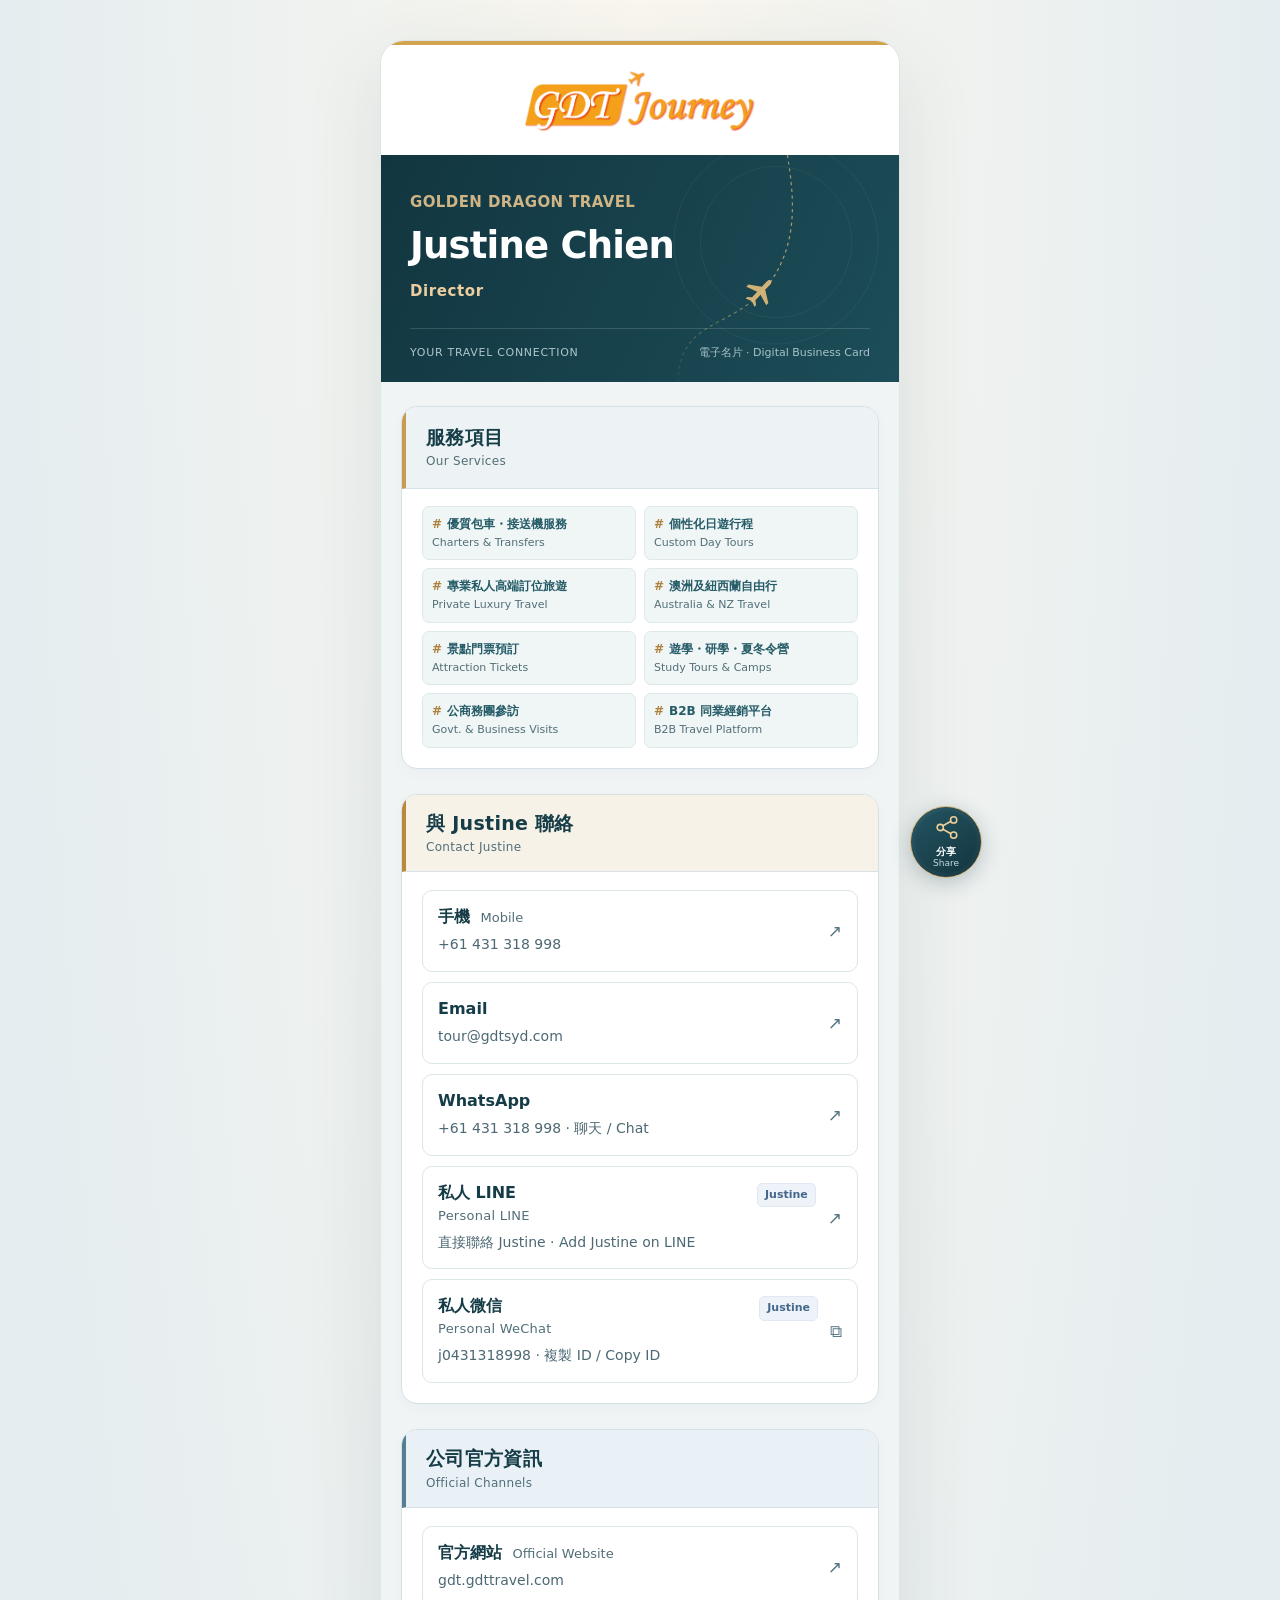
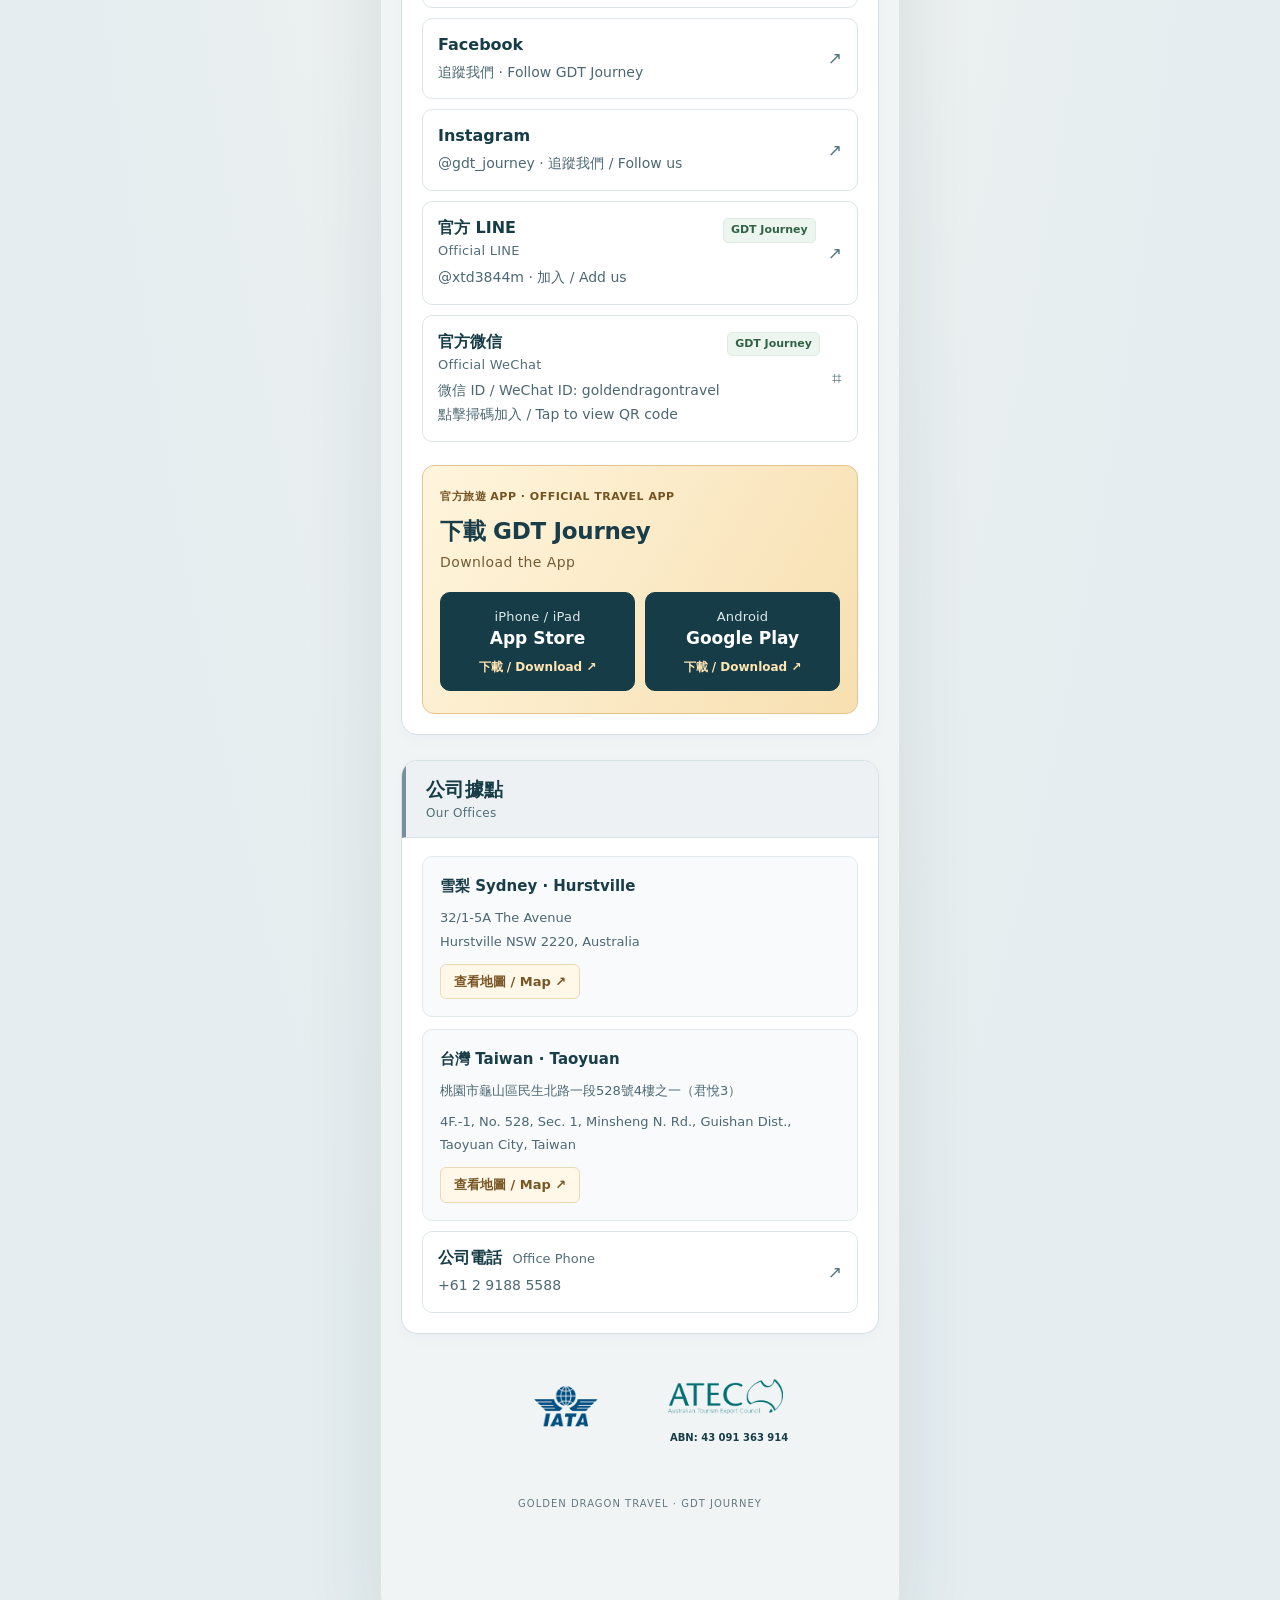
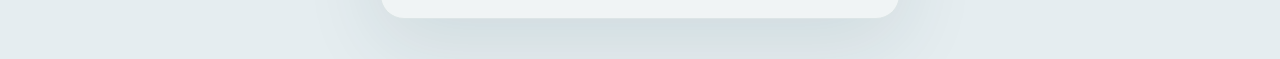
==== commit 5a181a87: "Add files via upload" ====
--- a/justine/index.html
+++ b/justine/index.html
@@ -135,7 +135,7 @@
 .service-list strong{display:block;font-size:12px;line-height:1.5;color:#265c68;font-weight:650!important}
 .service-list strong:before{content:'#';margin-right:5px;color:#ad813d;font-weight:700}
 .service-list li>span{display:block;font-size:11px;line-height:1.5;color:#526e78;margin:2px 0 0;font-weight:500!important;overflow-wrap:anywhere}
-@media(max-width:360px){.service-list{gap:7px}.service-list li,.service-list li:nth-child(-n+2),.service-list li:first-child,.service-list li:last-child{padding:6px 9px}.service-list strong{font-size:12px}.service-list li>span{font-size:11px}}.service-list{display:grid;grid-template-columns:minmax(0,1fr) minmax(0,1fr);gap:8px}.service-list li,.service-list li:nth-child(-n+2),.service-list li:first-child,.service-list li:last-child{display:flex;width:100%;padding:8px 9px;justify-content:center}.service-list strong{font-size:12px;line-height:1.5}.service-list li>span{font-size:11px;line-height:1.5}@media(max-width:360px){.service-list{gap:6px}.service-list li,.service-list li:nth-child(-n+2),.service-list li:first-child,.service-list li:last-child{padding:7px}.service-list strong{font-size:11px}.service-list li>span{font-size:10px}}</style></head><body><main class="card"><header class="top cover"><div class="cover-brand"><div class="brand"><img src="assets/logo.png" alt="GDT Journey"></div></div><div class="cover-profile"><svg class="cover-art" viewBox="0 0 520 300" fill="none" aria-hidden="true"><circle cx="440" cy="115" r="135" stroke="#FFFFFF" stroke-opacity=".07"/><circle cx="440" cy="115" r="100" stroke="#FFFFFF" stroke-opacity=".07"/><defs><linearGradient id="flight-fade" x1="0" y1="0" x2="0" y2="300" gradientUnits="userSpaceOnUse"><stop offset="0" stop-color="#E4BE7B" stop-opacity=".65"/><stop offset=".55" stop-color="#E4BE7B" stop-opacity=".72"/><stop offset=".78" stop-color="#E4BE7B" stop-opacity=".3"/><stop offset="1" stop-color="#E4BE7B" stop-opacity=".06"/></linearGradient></defs><path d="M310 300C312 237 352 229 385 209C418 190 436 168 448 140C468 94 462 44 455 0" stroke="url(#flight-fade)" stroke-width="1.6" stroke-dasharray="3 6" stroke-linecap="round"/><g transform="translate(420 180) rotate(43) scale(1)"><path d="M0-19C2-19 3-17 3-14V-5L18 5V9L3 4V14L8 18V21L0 18-8 21V18L-3 14V4L-18 9V5L-3-5V-14C-3-17-2-19 0-19Z" fill="#E4BE7B" fill-opacity=".9" stroke-linejoin="round"/></g></svg><div class="cover-identity"><p class="cover-intro">GOLDEN DRAGON TRAVEL</p><h1>Justine Chien</h1><p class="role">Director</p></div><div class="cover-bottom"><span>YOUR TRAVEL CONNECTION</span><span class="cover-caption">電子名片 · Digital Business Card</span></div></div></header><div class="content"><section class="panel services" aria-labelledby="services-title"><div class="section-heading"><div><h2 id="services-title">服務項目<span class="en-heading" lang="en">Our Services</span></h2></div></div><ul class="service-list"><li><strong>優質包車・接送機服務</strong><span lang="en">Charters &amp; Transfers</span></li><li><strong>個性化日遊行程</strong><span lang="en">Custom Day Tours</span></li><li><strong>專業私人高端訂位旅遊</strong><span lang="en">Private Luxury Travel</span></li><li><strong>澳洲及紐西蘭自由行</strong><span lang="en">Australia &amp; NZ Travel</span></li><li><strong>景點門票預訂</strong><span lang="en">Attraction Tickets</span></li><li><strong>遊學・研學・夏冬令營</strong><span lang="en">Study Tours &amp; Camps</span></li><li><strong>公商務團參訪</strong><span lang="en">Govt. &amp; Business Visits</span></li><li><strong>B2B 同業經銷平台</strong><span lang="en">B2B Travel Platform</span></li></ul></section><section class="panel contact"><div class="section-heading"><span class="section-number">01</span><div><h2>與 Justine 聯絡<span class="en-heading" lang="en">Contact Justine</span></h2></div></div><a class="row" href="tel:+61431318998"><span><strong>手機 <span class="en-inline" lang="en">Mobile</span></strong><small>+61 431 318 998</small></span><span class="arrow">↗</span></a><a class="row" href="mailto:tour@gdtsyd.com"><span><strong>Email</strong><small>tour@gdtsyd.com</small></span><span class="arrow">↗</span></a><a class="row" href="https://wa.me/61431318998" target="_blank" rel="noopener"><span><strong>WhatsApp</strong><small>+61 431 318 998 · 聊天 / Chat</small></span><span class="arrow">↗</span></a></section><section class="panel messaging"><div class="section-heading"><span class="section-number">03</span><div><h2>LINE 與微信<span class="en-heading" lang="en">LINE & WeChat</span></h2></div></div><section class="line-section" aria-label="LINE 帳號"><a class="row official-line" id="line" href="assets/line.jpg"><span><strong>官方 LINE <span class="en-account" lang="en">Official LINE</span><span class="badge official">GDT Journey</span></strong><small>@xtd3844m · 加入 / Add us</small></span><span class="arrow">↗</span></a><a class="row personal-line" href="https://line.me/ti/p/frR156SaqI" target="_blank" rel="noopener"><span><strong>私人 LINE <span class="en-account" lang="en">Personal LINE</span><span class="badge personal">Justine</span></strong><small>直接聯絡 Justine · Add Justine on LINE</small></span><span class="arrow">↗</span></a></section><section class="line-section" aria-label="微信帳號"><button class="row official-line" onclick="showQR('官方微信 / Official WeChat','wechat','請用微信掃描 / Scan with WeChat · ID: goldendragontravel')"><span><strong>官方微信 <span class="en-account" lang="en">Official WeChat</span><span class="badge official">GDT Journey</span></strong><small>微信 ID / WeChat ID: goldendragontravel<br>點擊掃碼加入 / Tap to view QR code</small></span><span class="arrow">⌗</span></button><button class="row personal-line" onclick="copyPrivateWechat()"><span><strong>私人微信 <span class="en-account" lang="en">Personal WeChat</span><span class="badge personal">Justine</span></strong><small>j0431318998 · 複製 ID / Copy ID</small></span><span class="arrow">⧉</span></button><p id="wechat-status" role="status" style="font-size:12px;color:#647780;margin:6px 0"></p></section></section><section class="panel company"><div class="section-heading"><span class="section-number">02</span><div><h2>公司網站與社群<span class="en-heading" lang="en">Website & Social</span></h2></div></div><a class="row" href="https://gdt.gdttravel.com" target="_blank" rel="noopener"><span><strong>官方網站 <span class="en-inline" lang="en">Official Website</span></strong><small>gdt.gdttravel.com</small></span><span class="arrow">↗</span></a><a class="row" id="facebook" href="assets/facebook.jpg"><span><strong>Facebook</strong><small>追蹤我們 · Follow GDT Journey</small></span><span class="arrow">↗</span></a><a class="row" id="instagram" href="https://www.instagram.com/gdt_journey/" target="_blank" rel="noopener"><span><strong>Instagram</strong><small>@gdt_journey · 追蹤我們 / Follow us</small></span><span class="arrow">↗</span></a><section class="app-feature" aria-labelledby="app-title"><div class="app-kicker">官方旅遊 APP · OFFICIAL TRAVEL APP</div><h2 id="app-title">下載 GDT Journey<span class="en-heading" lang="en">Download the App</span></h2><div class="downloads"><a class="store" id="app-store" href="assets/app-store.jpg"><span>iPhone / iPad</span>App Store <b>下載 / Download ↗</b></a><a class="store" id="google-play" href="assets/google-play.jpg"><span>Android</span>Google Play <b>下載 / Download ↗</b></a></div></section></section><section class="panel offices"><div class="section-heading"><span class="section-number">04</span><div><h2>公司據點<span class="en-heading" lang="en">Our Offices</span></h2></div></div><div class="location"><strong>雪梨 Sydney · Hurstville</strong><p>32/1-5A The Avenue<br>Hurstville NSW 2220, Australia</p><a href="https://www.google.com/maps/search/?api=1&amp;query=32%2F1-5A%20The%20Avenue%20Hurstville%20NSW%202220" target="_blank" rel="noopener">查看地圖 / Map ↗</a></div><div class="location"><strong>台灣 Taiwan · Taoyuan</strong><p>桃園市龜山區民生北路一段528號4樓之一（君悅3）<span class="en-note" lang="en">4F.-1, No. 528, Sec. 1, Minsheng N. Rd., Guishan Dist., Taoyuan City, Taiwan</span></p><a href="https://www.google.com/maps/search/?api=1&amp;query=桃園市龜山區民生北路一段528號" target="_blank" rel="noopener">查看地圖 / Map ↗</a></div><a class="row" href="tel:+61291885588"><span><strong>公司電話 <span class="en-inline" lang="en">Office Phone</span></strong><small>+61 2 9188 5588</small></span><span class="arrow">↗</span></a></section><section class="panel memberships" aria-label="IATA and ATEC"><div class="member-logos"><figure><div class="member-logo"><img src="assets/iata.png" alt="IATA — International Air Transport Association" loading="lazy"></div></figure><figure><div class="member-logo"><img src="assets/atec.png" alt="ATEC — Australian Tourism Export Council" loading="lazy"></div><figcaption class="abn-number">ABN: 43 091 363 914</figcaption></figure></div></section><div id="notice" role="status"></div></div><footer class="footer">GOLDEN DRAGON TRAVEL · GDT JOURNEY</footer></main><dialog id="qr"><h2 id="qrTitle"></h2><img id="qrImage" alt="微信 QR Code / WeChat QR code"><p id="qrHelp"></p><button class="close" onclick="document.getElementById('qr').close()">關閉 / Close</button></dialog><script>const destinations={
+@media(max-width:360px){.service-list{gap:7px}.service-list li,.service-list li:nth-child(-n+2),.service-list li:first-child,.service-list li:last-child{padding:6px 9px}.service-list strong{font-size:12px}.service-list li>span{font-size:11px}}.service-list{display:grid;grid-template-columns:minmax(0,1fr) minmax(0,1fr);gap:8px}.service-list li,.service-list li:nth-child(-n+2),.service-list li:first-child,.service-list li:last-child{display:flex;width:100%;padding:8px 9px;justify-content:center}.service-list strong{font-size:12px;line-height:1.5}.service-list li>span{font-size:11px;line-height:1.5}@media(max-width:360px){.service-list{gap:6px}.service-list li,.service-list li:nth-child(-n+2),.service-list li:first-child,.service-list li:last-child{padding:7px}.service-list strong{font-size:11px}.service-list li>span{font-size:10px}}</style></head><body><main class="card"><header class="top cover"><div class="cover-brand"><div class="brand"><img src="assets/logo.png" alt="GDT Journey"></div></div><div class="cover-profile"><svg class="cover-art" viewBox="0 0 520 300" fill="none" aria-hidden="true"><circle cx="440" cy="115" r="135" stroke="#FFFFFF" stroke-opacity=".07"/><circle cx="440" cy="115" r="100" stroke="#FFFFFF" stroke-opacity=".07"/><defs><linearGradient id="flight-fade" x1="0" y1="0" x2="0" y2="300" gradientUnits="userSpaceOnUse"><stop offset="0" stop-color="#E4BE7B" stop-opacity=".65"/><stop offset=".55" stop-color="#E4BE7B" stop-opacity=".72"/><stop offset=".78" stop-color="#E4BE7B" stop-opacity=".3"/><stop offset="1" stop-color="#E4BE7B" stop-opacity=".06"/></linearGradient></defs><path d="M310 300C312 237 352 229 385 209C418 190 436 168 448 140C468 94 462 44 455 0" stroke="url(#flight-fade)" stroke-width="1.6" stroke-dasharray="3 6" stroke-linecap="round"/><g transform="translate(420 180) rotate(43) scale(1)"><path d="M0-19C2-19 3-17 3-14V-5L18 5V9L3 4V14L8 18V21L0 18-8 21V18L-3 14V4L-18 9V5L-3-5V-14C-3-17-2-19 0-19Z" fill="#E4BE7B" fill-opacity=".9" stroke-linejoin="round"/></g></svg><div class="cover-identity"><p class="cover-intro">GOLDEN DRAGON TRAVEL</p><h1>Justine Chien</h1><p class="role">Director</p></div><div class="cover-bottom"><span>YOUR TRAVEL CONNECTION</span><span class="cover-caption">電子名片 · Digital Business Card</span></div></div></header><div class="content"><section class="panel services" aria-labelledby="services-title"><div class="section-heading"><div><h2 id="services-title">服務項目<span class="en-heading" lang="en">Our Services</span></h2></div></div><ul class="service-list"><li><strong>優質包車・接送機服務</strong><span lang="en">Charters &amp; Transfers</span></li><li><strong>個性化日遊行程</strong><span lang="en">Custom Day Tours</span></li><li><strong>專業私人高端訂位旅遊</strong><span lang="en">Private Luxury Travel</span></li><li><strong>澳洲及紐西蘭自由行</strong><span lang="en">Australia &amp; NZ Travel</span></li><li><strong>景點門票預訂</strong><span lang="en">Attraction Tickets</span></li><li><strong>遊學・研學・夏冬令營</strong><span lang="en">Study Tours &amp; Camps</span></li><li><strong>公商務團參訪</strong><span lang="en">Govt. &amp; Business Visits</span></li><li><strong>B2B 同業經銷平台</strong><span lang="en">B2B Travel Platform</span></li></ul></section><section class="panel contact"><div class="section-heading"><span class="section-number">01</span><div><h2>與 Justine 聯絡<span class="en-heading" lang="en">Contact Justine</span></h2></div></div><a class="row" href="tel:+61431318998"><span><strong>手機 <span class="en-inline" lang="en">Mobile</span></strong><small>+61 431 318 998</small></span><span class="arrow">↗</span></a><a class="row" href="mailto:tour@gdtsyd.com"><span><strong>Email</strong><small>tour@gdtsyd.com</small></span><span class="arrow">↗</span></a><a class="row" href="https://wa.me/61431318998" target="_blank" rel="noopener"><span><strong>WhatsApp</strong><small>+61 431 318 998 · 聊天 / Chat</small></span><span class="arrow">↗</span></a><a class="row personal-line" href="https://line.me/ti/p/frR156SaqI" target="_blank" rel="noopener"><span><strong>私人 LINE <span class="en-account" lang="en">Personal LINE</span><span class="badge personal">Justine</span></strong><small>直接聯絡 Justine · Add Justine on LINE</small></span><span class="arrow">↗</span></a><button class="row personal-line" onclick="copyPrivateWechat()"><span><strong>私人微信 <span class="en-account" lang="en">Personal WeChat</span><span class="badge personal">Justine</span></strong><small>j0431318998 · 複製 ID / Copy ID</small></span><span class="arrow">⧉</span></button><p id="wechat-status" role="status" style="font-size:12px;color:#647780;margin:6px 0"></p></section><section class="panel company"><div class="section-heading"><span class="section-number">02</span><div><h2>公司官方資訊<span class="en-heading" lang="en">Official Channels</span></h2></div></div><a class="row" href="https://gdt.gdttravel.com" target="_blank" rel="noopener"><span><strong>官方網站 <span class="en-inline" lang="en">Official Website</span></strong><small>gdt.gdttravel.com</small></span><span class="arrow">↗</span></a><a class="row" id="facebook" href="assets/facebook.jpg"><span><strong>Facebook</strong><small>追蹤我們 · Follow GDT Journey</small></span><span class="arrow">↗</span></a><a class="row" id="instagram" href="https://www.instagram.com/gdt_journey/" target="_blank" rel="noopener"><span><strong>Instagram</strong><small>@gdt_journey · 追蹤我們 / Follow us</small></span><span class="arrow">↗</span></a><a class="row official-line" id="line" href="assets/line.jpg"><span><strong>官方 LINE <span class="en-account" lang="en">Official LINE</span><span class="badge official">GDT Journey</span></strong><small>@xtd3844m · 加入 / Add us</small></span><span class="arrow">↗</span></a><button class="row official-line" onclick="showQR('官方微信 / Official WeChat','wechat','請用微信掃描 / Scan with WeChat · ID: goldendragontravel')"><span><strong>官方微信 <span class="en-account" lang="en">Official WeChat</span><span class="badge official">GDT Journey</span></strong><small>微信 ID / WeChat ID: goldendragontravel<br>點擊掃碼加入 / Tap to view QR code</small></span><span class="arrow">⌗</span></button><section class="app-feature" aria-labelledby="app-title"><div class="app-kicker">官方旅遊 APP · OFFICIAL TRAVEL APP</div><h2 id="app-title">下載 GDT Journey<span class="en-heading" lang="en">Download the App</span></h2><div class="downloads"><a class="store" id="app-store" href="assets/app-store.jpg"><span>iPhone / iPad</span>App Store <b>下載 / Download ↗</b></a><a class="store" id="google-play" href="assets/google-play.jpg"><span>Android</span>Google Play <b>下載 / Download ↗</b></a></div></section></section><section class="panel offices"><div class="section-heading"><span class="section-number">04</span><div><h2>公司據點<span class="en-heading" lang="en">Our Offices</span></h2></div></div><div class="location"><strong>雪梨 Sydney · Hurstville</strong><p>32/1-5A The Avenue<br>Hurstville NSW 2220, Australia</p><a href="https://www.google.com/maps/search/?api=1&amp;query=32%2F1-5A%20The%20Avenue%20Hurstville%20NSW%202220" target="_blank" rel="noopener">查看地圖 / Map ↗</a></div><div class="location"><strong>台灣 Taiwan · Taoyuan</strong><p>桃園市龜山區民生北路一段528號4樓之一（君悅3）<span class="en-note" lang="en">4F.-1, No. 528, Sec. 1, Minsheng N. Rd., Guishan Dist., Taoyuan City, Taiwan</span></p><a href="https://www.google.com/maps/search/?api=1&amp;query=桃園市龜山區民生北路一段528號" target="_blank" rel="noopener">查看地圖 / Map ↗</a></div><a class="row" href="tel:+61291885588"><span><strong>公司電話 <span class="en-inline" lang="en">Office Phone</span></strong><small>+61 2 9188 5588</small></span><span class="arrow">↗</span></a></section><section class="panel memberships" aria-label="IATA and ATEC"><div class="member-logos"><figure><div class="member-logo"><img src="assets/iata.png" alt="IATA — International Air Transport Association" loading="lazy"></div></figure><figure><div class="member-logo"><img src="assets/atec.png" alt="ATEC — Australian Tourism Export Council" loading="lazy"></div><figcaption class="abn-number">ABN: 43 091 363 914</figcaption></figure></div></section><div id="notice" role="status"></div></div><footer class="footer">GOLDEN DRAGON TRAVEL · GDT JOURNEY</footer></main><dialog id="qr"><h2 id="qrTitle"></h2><img id="qrImage" alt="微信 QR Code / WeChat QR code"><p id="qrHelp"></p><button class="close" onclick="document.getElementById('qr').close()">關閉 / Close</button></dialog><script>const destinations={
  'google-play':'https://play.google.com/store/apps/details?id=com.goldendragon.gdtjourney&pcampaignid=web_share',
  'app-store':'https://apps.apple.com/us/app/gdt-journey/id6502626351',
  facebook:'https://www.facebook.com/GoldenDragon/',
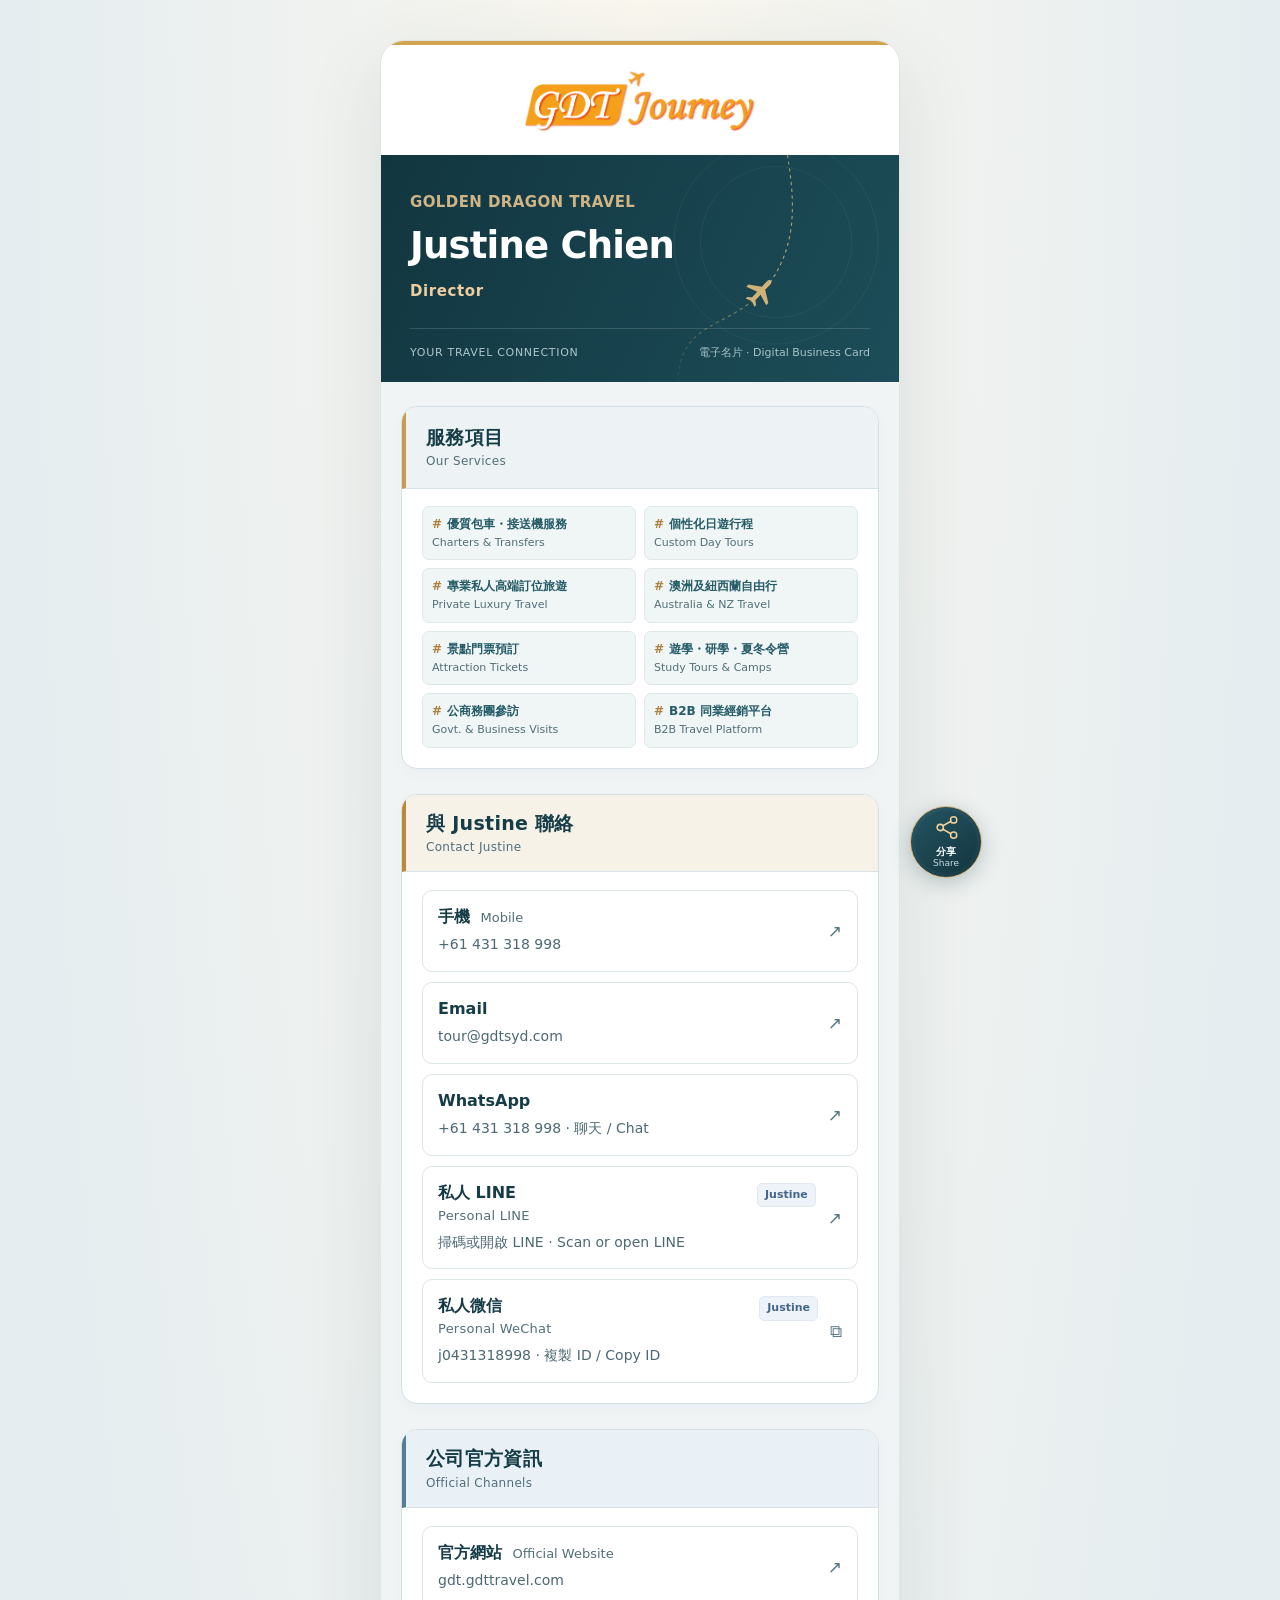
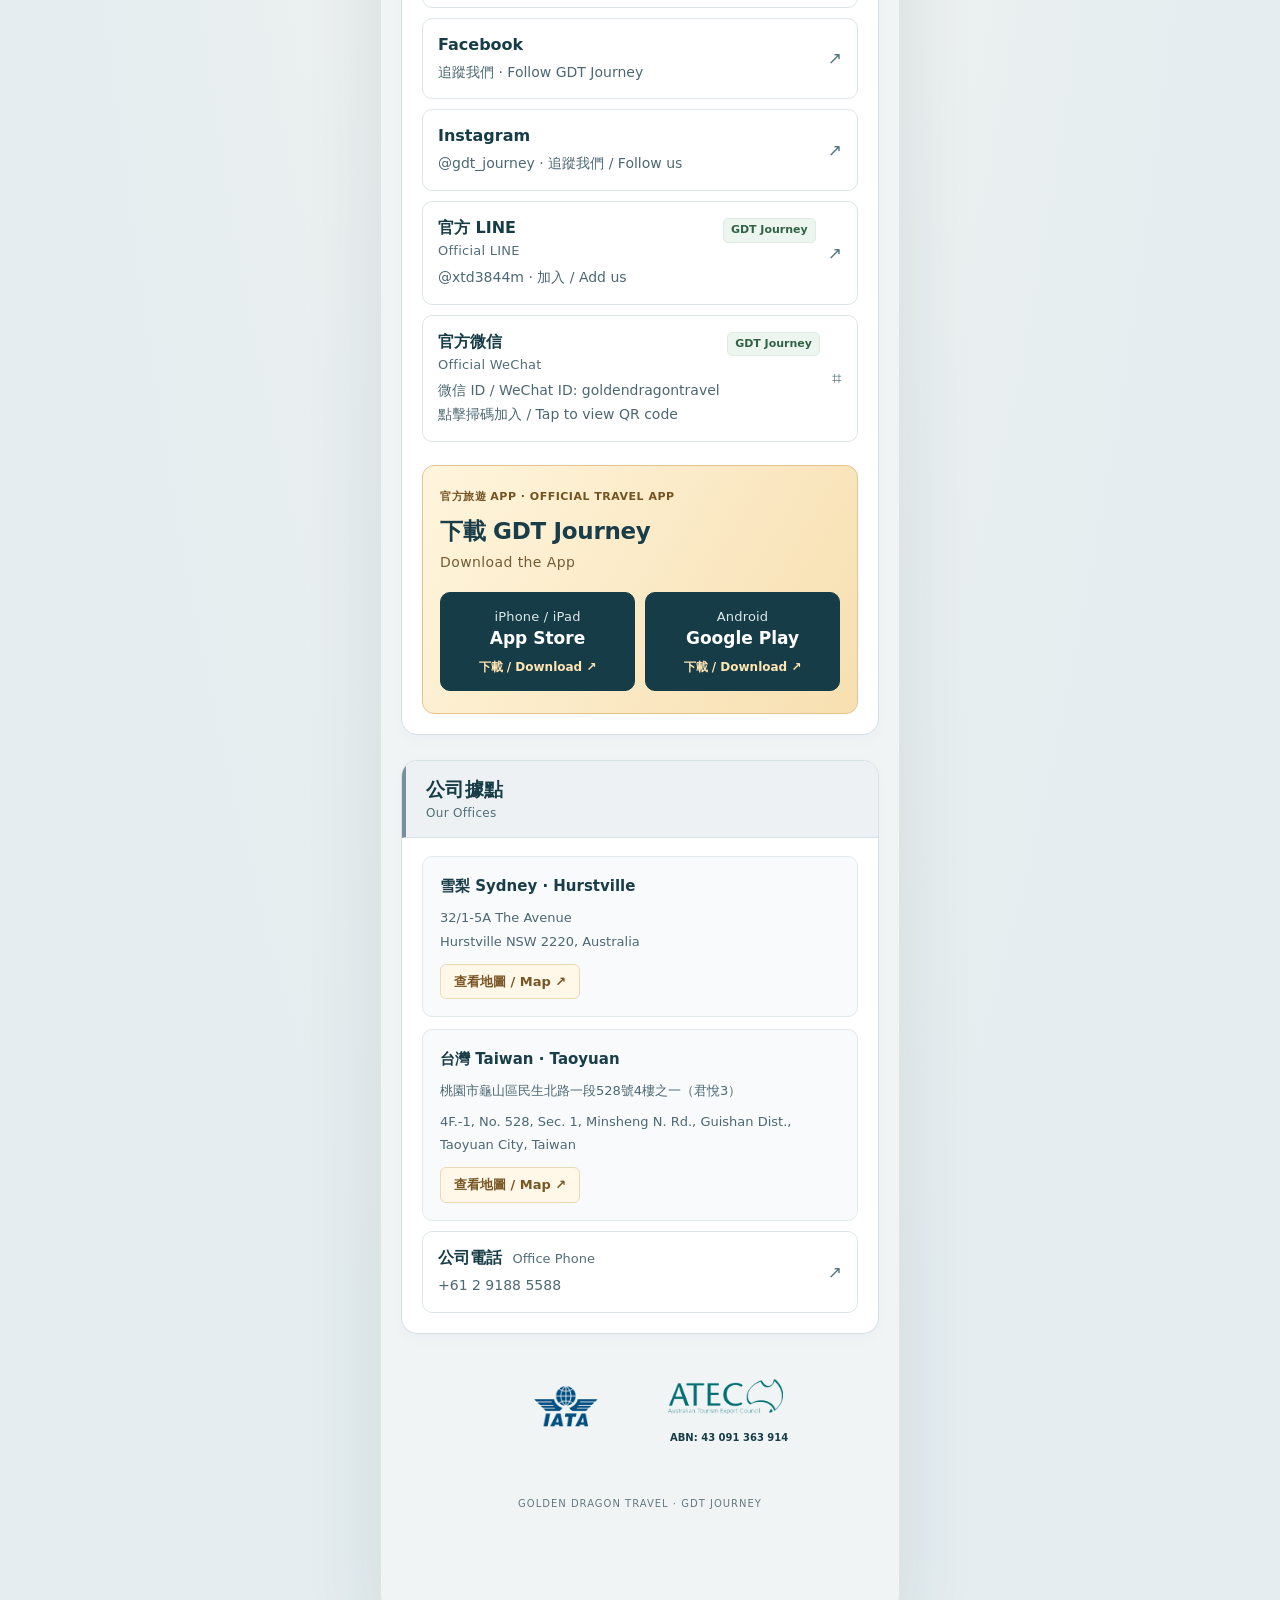
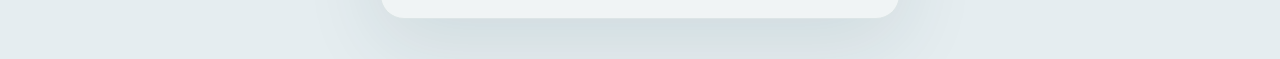
==== commit be842695: "Add files via upload" ====
--- a/justine/index.html
+++ b/justine/index.html
@@ -135,7 +135,7 @@
 .service-list strong{display:block;font-size:12px;line-height:1.5;color:#265c68;font-weight:650!important}
 .service-list strong:before{content:'#';margin-right:5px;color:#ad813d;font-weight:700}
 .service-list li>span{display:block;font-size:11px;line-height:1.5;color:#526e78;margin:2px 0 0;font-weight:500!important;overflow-wrap:anywhere}
-@media(max-width:360px){.service-list{gap:7px}.service-list li,.service-list li:nth-child(-n+2),.service-list li:first-child,.service-list li:last-child{padding:6px 9px}.service-list strong{font-size:12px}.service-list li>span{font-size:11px}}.service-list{display:grid;grid-template-columns:minmax(0,1fr) minmax(0,1fr);gap:8px}.service-list li,.service-list li:nth-child(-n+2),.service-list li:first-child,.service-list li:last-child{display:flex;width:100%;padding:8px 9px;justify-content:center}.service-list strong{font-size:12px;line-height:1.5}.service-list li>span{font-size:11px;line-height:1.5}@media(max-width:360px){.service-list{gap:6px}.service-list li,.service-list li:nth-child(-n+2),.service-list li:first-child,.service-list li:last-child{padding:7px}.service-list strong{font-size:11px}.service-list li>span{font-size:10px}}</style></head><body><main class="card"><header class="top cover"><div class="cover-brand"><div class="brand"><img src="assets/logo.png" alt="GDT Journey"></div></div><div class="cover-profile"><svg class="cover-art" viewBox="0 0 520 300" fill="none" aria-hidden="true"><circle cx="440" cy="115" r="135" stroke="#FFFFFF" stroke-opacity=".07"/><circle cx="440" cy="115" r="100" stroke="#FFFFFF" stroke-opacity=".07"/><defs><linearGradient id="flight-fade" x1="0" y1="0" x2="0" y2="300" gradientUnits="userSpaceOnUse"><stop offset="0" stop-color="#E4BE7B" stop-opacity=".65"/><stop offset=".55" stop-color="#E4BE7B" stop-opacity=".72"/><stop offset=".78" stop-color="#E4BE7B" stop-opacity=".3"/><stop offset="1" stop-color="#E4BE7B" stop-opacity=".06"/></linearGradient></defs><path d="M310 300C312 237 352 229 385 209C418 190 436 168 448 140C468 94 462 44 455 0" stroke="url(#flight-fade)" stroke-width="1.6" stroke-dasharray="3 6" stroke-linecap="round"/><g transform="translate(420 180) rotate(43) scale(1)"><path d="M0-19C2-19 3-17 3-14V-5L18 5V9L3 4V14L8 18V21L0 18-8 21V18L-3 14V4L-18 9V5L-3-5V-14C-3-17-2-19 0-19Z" fill="#E4BE7B" fill-opacity=".9" stroke-linejoin="round"/></g></svg><div class="cover-identity"><p class="cover-intro">GOLDEN DRAGON TRAVEL</p><h1>Justine Chien</h1><p class="role">Director</p></div><div class="cover-bottom"><span>YOUR TRAVEL CONNECTION</span><span class="cover-caption">電子名片 · Digital Business Card</span></div></div></header><div class="content"><section class="panel services" aria-labelledby="services-title"><div class="section-heading"><div><h2 id="services-title">服務項目<span class="en-heading" lang="en">Our Services</span></h2></div></div><ul class="service-list"><li><strong>優質包車・接送機服務</strong><span lang="en">Charters &amp; Transfers</span></li><li><strong>個性化日遊行程</strong><span lang="en">Custom Day Tours</span></li><li><strong>專業私人高端訂位旅遊</strong><span lang="en">Private Luxury Travel</span></li><li><strong>澳洲及紐西蘭自由行</strong><span lang="en">Australia &amp; NZ Travel</span></li><li><strong>景點門票預訂</strong><span lang="en">Attraction Tickets</span></li><li><strong>遊學・研學・夏冬令營</strong><span lang="en">Study Tours &amp; Camps</span></li><li><strong>公商務團參訪</strong><span lang="en">Govt. &amp; Business Visits</span></li><li><strong>B2B 同業經銷平台</strong><span lang="en">B2B Travel Platform</span></li></ul></section><section class="panel contact"><div class="section-heading"><span class="section-number">01</span><div><h2>與 Justine 聯絡<span class="en-heading" lang="en">Contact Justine</span></h2></div></div><a class="row" href="tel:+61431318998"><span><strong>手機 <span class="en-inline" lang="en">Mobile</span></strong><small>+61 431 318 998</small></span><span class="arrow">↗</span></a><a class="row" href="mailto:tour@gdtsyd.com"><span><strong>Email</strong><small>tour@gdtsyd.com</small></span><span class="arrow">↗</span></a><a class="row" href="https://wa.me/61431318998" target="_blank" rel="noopener"><span><strong>WhatsApp</strong><small>+61 431 318 998 · 聊天 / Chat</small></span><span class="arrow">↗</span></a><a class="row personal-line" href="https://line.me/ti/p/frR156SaqI" target="_blank" rel="noopener"><span><strong>私人 LINE <span class="en-account" lang="en">Personal LINE</span><span class="badge personal">Justine</span></strong><small>直接聯絡 Justine · Add Justine on LINE</small></span><span class="arrow">↗</span></a><button class="row personal-line" onclick="copyPrivateWechat()"><span><strong>私人微信 <span class="en-account" lang="en">Personal WeChat</span><span class="badge personal">Justine</span></strong><small>j0431318998 · 複製 ID / Copy ID</small></span><span class="arrow">⧉</span></button><p id="wechat-status" role="status" style="font-size:12px;color:#647780;margin:6px 0"></p></section><section class="panel company"><div class="section-heading"><span class="section-number">02</span><div><h2>公司官方資訊<span class="en-heading" lang="en">Official Channels</span></h2></div></div><a class="row" href="https://gdt.gdttravel.com" target="_blank" rel="noopener"><span><strong>官方網站 <span class="en-inline" lang="en">Official Website</span></strong><small>gdt.gdttravel.com</small></span><span class="arrow">↗</span></a><a class="row" id="facebook" href="assets/facebook.jpg"><span><strong>Facebook</strong><small>追蹤我們 · Follow GDT Journey</small></span><span class="arrow">↗</span></a><a class="row" id="instagram" href="https://www.instagram.com/gdt_journey/" target="_blank" rel="noopener"><span><strong>Instagram</strong><small>@gdt_journey · 追蹤我們 / Follow us</small></span><span class="arrow">↗</span></a><a class="row official-line" id="line" href="assets/line.jpg"><span><strong>官方 LINE <span class="en-account" lang="en">Official LINE</span><span class="badge official">GDT Journey</span></strong><small>@xtd3844m · 加入 / Add us</small></span><span class="arrow">↗</span></a><button class="row official-line" onclick="showQR('官方微信 / Official WeChat','wechat','請用微信掃描 / Scan with WeChat · ID: goldendragontravel')"><span><strong>官方微信 <span class="en-account" lang="en">Official WeChat</span><span class="badge official">GDT Journey</span></strong><small>微信 ID / WeChat ID: goldendragontravel<br>點擊掃碼加入 / Tap to view QR code</small></span><span class="arrow">⌗</span></button><section class="app-feature" aria-labelledby="app-title"><div class="app-kicker">官方旅遊 APP · OFFICIAL TRAVEL APP</div><h2 id="app-title">下載 GDT Journey<span class="en-heading" lang="en">Download the App</span></h2><div class="downloads"><a class="store" id="app-store" href="assets/app-store.jpg"><span>iPhone / iPad</span>App Store <b>下載 / Download ↗</b></a><a class="store" id="google-play" href="assets/google-play.jpg"><span>Android</span>Google Play <b>下載 / Download ↗</b></a></div></section></section><section class="panel offices"><div class="section-heading"><span class="section-number">04</span><div><h2>公司據點<span class="en-heading" lang="en">Our Offices</span></h2></div></div><div class="location"><strong>雪梨 Sydney · Hurstville</strong><p>32/1-5A The Avenue<br>Hurstville NSW 2220, Australia</p><a href="https://www.google.com/maps/search/?api=1&amp;query=32%2F1-5A%20The%20Avenue%20Hurstville%20NSW%202220" target="_blank" rel="noopener">查看地圖 / Map ↗</a></div><div class="location"><strong>台灣 Taiwan · Taoyuan</strong><p>桃園市龜山區民生北路一段528號4樓之一（君悅3）<span class="en-note" lang="en">4F.-1, No. 528, Sec. 1, Minsheng N. Rd., Guishan Dist., Taoyuan City, Taiwan</span></p><a href="https://www.google.com/maps/search/?api=1&amp;query=桃園市龜山區民生北路一段528號" target="_blank" rel="noopener">查看地圖 / Map ↗</a></div><a class="row" href="tel:+61291885588"><span><strong>公司電話 <span class="en-inline" lang="en">Office Phone</span></strong><small>+61 2 9188 5588</small></span><span class="arrow">↗</span></a></section><section class="panel memberships" aria-label="IATA and ATEC"><div class="member-logos"><figure><div class="member-logo"><img src="assets/iata.png" alt="IATA — International Air Transport Association" loading="lazy"></div></figure><figure><div class="member-logo"><img src="assets/atec.png" alt="ATEC — Australian Tourism Export Council" loading="lazy"></div><figcaption class="abn-number">ABN: 43 091 363 914</figcaption></figure></div></section><div id="notice" role="status"></div></div><footer class="footer">GOLDEN DRAGON TRAVEL · GDT JOURNEY</footer></main><dialog id="qr"><h2 id="qrTitle"></h2><img id="qrImage" alt="微信 QR Code / WeChat QR code"><p id="qrHelp"></p><button class="close" onclick="document.getElementById('qr').close()">關閉 / Close</button></dialog><script>const destinations={
+@media(max-width:360px){.service-list{gap:7px}.service-list li,.service-list li:nth-child(-n+2),.service-list li:first-child,.service-list li:last-child{padding:6px 9px}.service-list strong{font-size:12px}.service-list li>span{font-size:11px}}.service-list{display:grid;grid-template-columns:minmax(0,1fr) minmax(0,1fr);gap:8px}.service-list li,.service-list li:nth-child(-n+2),.service-list li:first-child,.service-list li:last-child{display:flex;width:100%;padding:8px 9px;justify-content:center}.service-list strong{font-size:12px;line-height:1.5}.service-list li>span{font-size:11px;line-height:1.5}@media(max-width:360px){.service-list{gap:6px}.service-list li,.service-list li:nth-child(-n+2),.service-list li:first-child,.service-list li:last-child{padding:7px}.service-list strong{font-size:11px}.service-list li>span{font-size:10px}}</style></head><body><main class="card"><header class="top cover"><div class="cover-brand"><div class="brand"><img src="assets/logo.png" alt="GDT Journey"></div></div><div class="cover-profile"><svg class="cover-art" viewBox="0 0 520 300" fill="none" aria-hidden="true"><circle cx="440" cy="115" r="135" stroke="#FFFFFF" stroke-opacity=".07"/><circle cx="440" cy="115" r="100" stroke="#FFFFFF" stroke-opacity=".07"/><defs><linearGradient id="flight-fade" x1="0" y1="0" x2="0" y2="300" gradientUnits="userSpaceOnUse"><stop offset="0" stop-color="#E4BE7B" stop-opacity=".65"/><stop offset=".55" stop-color="#E4BE7B" stop-opacity=".72"/><stop offset=".78" stop-color="#E4BE7B" stop-opacity=".3"/><stop offset="1" stop-color="#E4BE7B" stop-opacity=".06"/></linearGradient></defs><path d="M310 300C312 237 352 229 385 209C418 190 436 168 448 140C468 94 462 44 455 0" stroke="url(#flight-fade)" stroke-width="1.6" stroke-dasharray="3 6" stroke-linecap="round"/><g transform="translate(420 180) rotate(43) scale(1)"><path d="M0-19C2-19 3-17 3-14V-5L18 5V9L3 4V14L8 18V21L0 18-8 21V18L-3 14V4L-18 9V5L-3-5V-14C-3-17-2-19 0-19Z" fill="#E4BE7B" fill-opacity=".9" stroke-linejoin="round"/></g></svg><div class="cover-identity"><p class="cover-intro">GOLDEN DRAGON TRAVEL</p><h1>Justine Chien</h1><p class="role">Director</p></div><div class="cover-bottom"><span>YOUR TRAVEL CONNECTION</span><span class="cover-caption">電子名片 · Digital Business Card</span></div></div></header><div class="content"><section class="panel services" aria-labelledby="services-title"><div class="section-heading"><div><h2 id="services-title">服務項目<span class="en-heading" lang="en">Our Services</span></h2></div></div><ul class="service-list"><li><strong>優質包車・接送機服務</strong><span lang="en">Charters &amp; Transfers</span></li><li><strong>個性化日遊行程</strong><span lang="en">Custom Day Tours</span></li><li><strong>專業私人高端訂位旅遊</strong><span lang="en">Private Luxury Travel</span></li><li><strong>澳洲及紐西蘭自由行</strong><span lang="en">Australia &amp; NZ Travel</span></li><li><strong>景點門票預訂</strong><span lang="en">Attraction Tickets</span></li><li><strong>遊學・研學・夏冬令營</strong><span lang="en">Study Tours &amp; Camps</span></li><li><strong>公商務團參訪</strong><span lang="en">Govt. &amp; Business Visits</span></li><li><strong>B2B 同業經銷平台</strong><span lang="en">B2B Travel Platform</span></li></ul></section><section class="panel contact"><div class="section-heading"><span class="section-number">01</span><div><h2>與 Justine 聯絡<span class="en-heading" lang="en">Contact Justine</span></h2></div></div><a class="row" href="tel:+61431318998"><span><strong>手機 <span class="en-inline" lang="en">Mobile</span></strong><small>+61 431 318 998</small></span><span class="arrow">↗</span></a><a class="row" href="mailto:tour@gdtsyd.com"><span><strong>Email</strong><small>tour@gdtsyd.com</small></span><span class="arrow">↗</span></a><a class="row" href="https://wa.me/61431318998" target="_blank" rel="noopener"><span><strong>WhatsApp</strong><small>+61 431 318 998 · 聊天 / Chat</small></span><span class="arrow">↗</span></a><button class="row personal-line" type="button" onclick="document.getElementById('personal-line-dialog').showModal()"><span><strong>私人 LINE <span class="en-account" lang="en">Personal LINE</span><span class="badge personal">Justine</span></strong><small>掃碼或開啟 LINE · Scan or open LINE</small></span><span class="arrow">↗</span></button><button class="row personal-line" onclick="copyPrivateWechat()"><span><strong>私人微信 <span class="en-account" lang="en">Personal WeChat</span><span class="badge personal">Justine</span></strong><small>j0431318998 · 複製 ID / Copy ID</small></span><span class="arrow">⧉</span></button><p id="wechat-status" role="status" style="font-size:12px;color:#647780;margin:6px 0"></p></section><section class="panel company"><div class="section-heading"><span class="section-number">02</span><div><h2>公司官方資訊<span class="en-heading" lang="en">Official Channels</span></h2></div></div><a class="row" href="https://gdt.gdttravel.com" target="_blank" rel="noopener"><span><strong>官方網站 <span class="en-inline" lang="en">Official Website</span></strong><small>gdt.gdttravel.com</small></span><span class="arrow">↗</span></a><a class="row" id="facebook" href="assets/facebook.jpg"><span><strong>Facebook</strong><small>追蹤我們 · Follow GDT Journey</small></span><span class="arrow">↗</span></a><a class="row" id="instagram" href="https://www.instagram.com/gdt_journey/" target="_blank" rel="noopener"><span><strong>Instagram</strong><small>@gdt_journey · 追蹤我們 / Follow us</small></span><span class="arrow">↗</span></a><a class="row official-line" id="line" href="assets/line.jpg"><span><strong>官方 LINE <span class="en-account" lang="en">Official LINE</span><span class="badge official">GDT Journey</span></strong><small>@xtd3844m · 加入 / Add us</small></span><span class="arrow">↗</span></a><button class="row official-line" onclick="showQR('官方微信 / Official WeChat','wechat','請用微信掃描 / Scan with WeChat · ID: goldendragontravel')"><span><strong>官方微信 <span class="en-account" lang="en">Official WeChat</span><span class="badge official">GDT Journey</span></strong><small>微信 ID / WeChat ID: goldendragontravel<br>點擊掃碼加入 / Tap to view QR code</small></span><span class="arrow">⌗</span></button><section class="app-feature" aria-labelledby="app-title"><div class="app-kicker">官方旅遊 APP · OFFICIAL TRAVEL APP</div><h2 id="app-title">下載 GDT Journey<span class="en-heading" lang="en">Download the App</span></h2><div class="downloads"><a class="store" id="app-store" href="assets/app-store.jpg"><span>iPhone / iPad</span>App Store <b>下載 / Download ↗</b></a><a class="store" id="google-play" href="assets/google-play.jpg"><span>Android</span>Google Play <b>下載 / Download ↗</b></a></div></section></section><section class="panel offices"><div class="section-heading"><span class="section-number">04</span><div><h2>公司據點<span class="en-heading" lang="en">Our Offices</span></h2></div></div><div class="location"><strong>雪梨 Sydney · Hurstville</strong><p>32/1-5A The Avenue<br>Hurstville NSW 2220, Australia</p><a href="https://www.google.com/maps/search/?api=1&amp;query=32%2F1-5A%20The%20Avenue%20Hurstville%20NSW%202220" target="_blank" rel="noopener">查看地圖 / Map ↗</a></div><div class="location"><strong>台灣 Taiwan · Taoyuan</strong><p>桃園市龜山區民生北路一段528號4樓之一（君悅3）<span class="en-note" lang="en">4F.-1, No. 528, Sec. 1, Minsheng N. Rd., Guishan Dist., Taoyuan City, Taiwan</span></p><a href="https://www.google.com/maps/search/?api=1&amp;query=桃園市龜山區民生北路一段528號" target="_blank" rel="noopener">查看地圖 / Map ↗</a></div><a class="row" href="tel:+61291885588"><span><strong>公司電話 <span class="en-inline" lang="en">Office Phone</span></strong><small>+61 2 9188 5588</small></span><span class="arrow">↗</span></a></section><section class="panel memberships" aria-label="IATA and ATEC"><div class="member-logos"><figure><div class="member-logo"><img src="assets/iata.png" alt="IATA — International Air Transport Association" loading="lazy"></div></figure><figure><div class="member-logo"><img src="assets/atec.png" alt="ATEC — Australian Tourism Export Council" loading="lazy"></div><figcaption class="abn-number">ABN: 43 091 363 914</figcaption></figure></div></section><div id="notice" role="status"></div></div><footer class="footer">GOLDEN DRAGON TRAVEL · GDT JOURNEY</footer></main><dialog id="qr"><h2 id="qrTitle"></h2><img id="qrImage" alt="微信 QR Code / WeChat QR code"><p id="qrHelp"></p><button class="close" onclick="document.getElementById('qr').close()">關閉 / Close</button></dialog><script>const destinations={
  'google-play':'https://play.google.com/store/apps/details?id=com.goldendragon.gdtjourney&pcampaignid=web_share',
  'app-store':'https://apps.apple.com/us/app/gdt-journey/id6502626351',
  facebook:'https://www.facebook.com/GoldenDragon/',
@@ -169,4 +169,4 @@
   catch(e){if(e.name==='AbortError')return}
  }
  await copyCardLink();
-}</script></body></html>
+}</script><dialog id="personal-line-dialog" aria-labelledby="personal-line-title"><h2 id="personal-line-title">私人 LINE · Justine</h2><p>掃描加入好友 / Scan to add on LINE</p><img src="assets/personal-line.png" alt="Justine 私人 LINE QR Code"><a class="primary" href="https://line.me/ti/p/hdZSjGxC4U" target="_blank" rel="noopener">開啟 LINE / Open LINE</a><p><button class="close" onclick="this.closest('dialog').close()">關閉 / Close</button></p></dialog></body></html>
